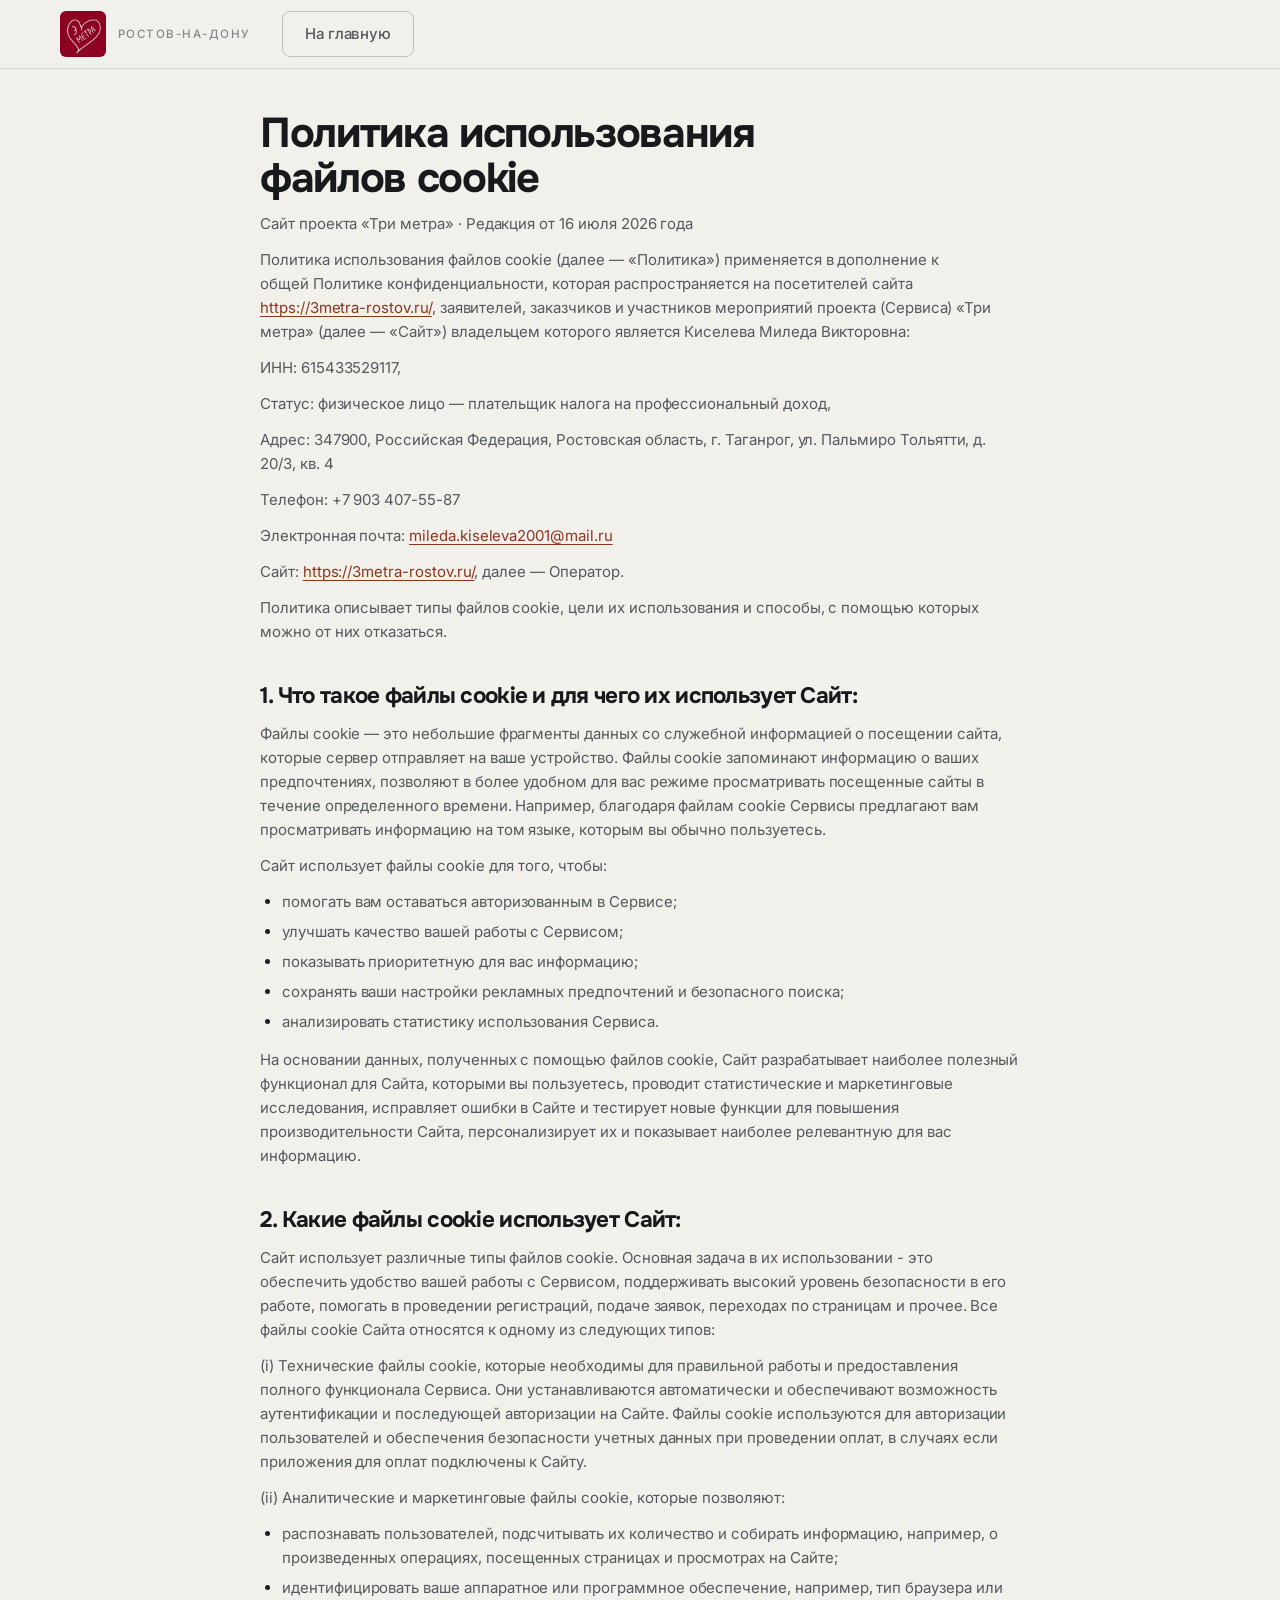
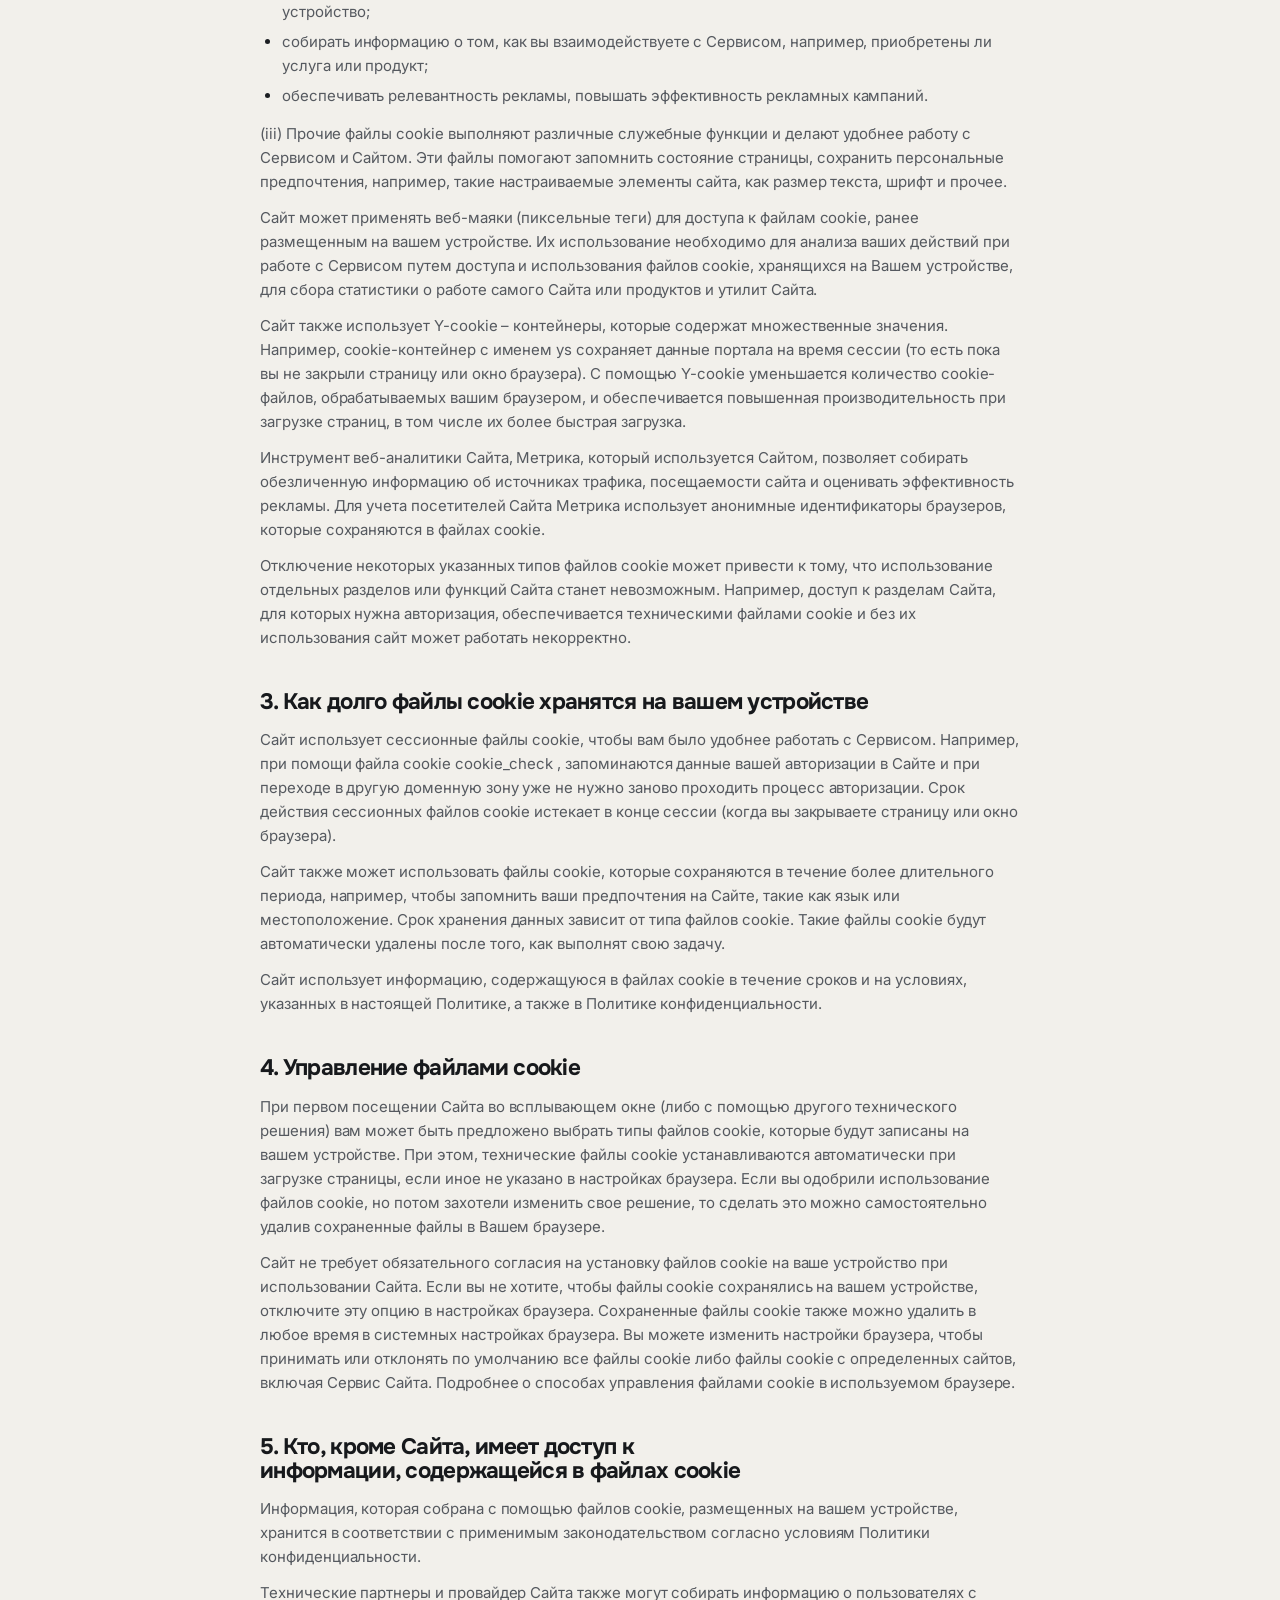
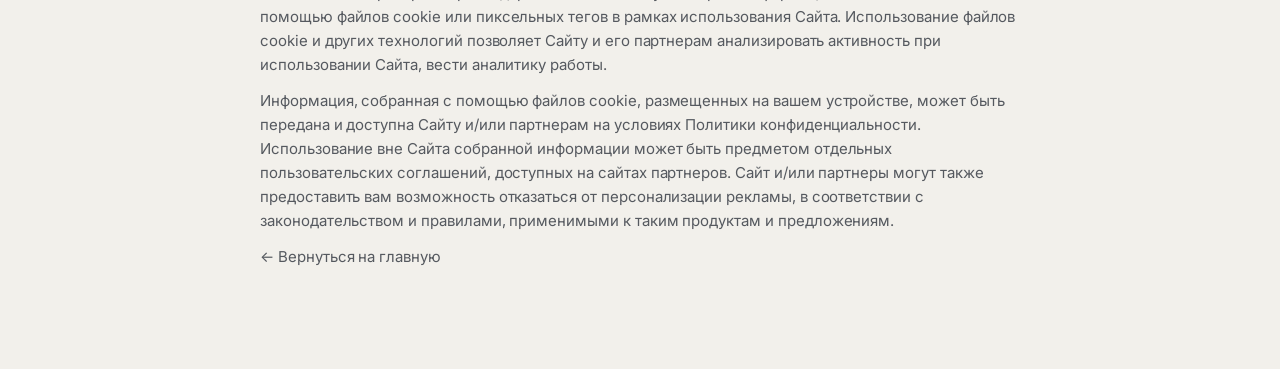
==== cookies.html @ a0bb68a1 "Визуальный редизайн: графитовая система вместо розово-романтической Сайт строился вокруг малинового " ====
<!doctype html>
<html lang="ru">
<head>
  <meta charset="utf-8">
  <!-- Yandex.Metrika counter -->
  <script type="text/javascript">
      (function(m,e,t,r,i,k,a){
          m[i]=m[i]||function(){(m[i].a=m[i].a||[]).push(arguments)};
          m[i].l=1*new Date();
          for (var j = 0; j < document.scripts.length; j++) {if (document.scripts[j].src === r) { return; }}
          k=e.createElement(t),a=e.getElementsByTagName(t)[0],k.async=1,k.src=r,a.parentNode.insertBefore(k,a)
      })(window, document,'script','https://mc.yandex.ru/metrika/tag.js?id=110737561', 'ym');

      ym(110737561, 'init', {ssr:true, webvisor:true, clickmap:true, ecommerce:"dataLayer", referrer: document.referrer, url: location.href, accurateTrackBounce:true, trackLinks:true});
  </script>
  <!-- /Yandex.Metrika counter -->
  <meta name="viewport" content="width=device-width, initial-scale=1">
  <title>Политика использования файлов cookie — «3 метра» | Ростов-на-Дону</title>
  <meta name="robots" content="noindex">
  <link rel="icon" type="image/png" href="media/favicon.png">
  <link rel="preconnect" href="https://fonts.googleapis.com">
  <link rel="preconnect" href="https://fonts.gstatic.com" crossorigin>
  <link href="https://fonts.googleapis.com/css2?family=Inter:wght@400;500;600&family=Onest:wght@600;700;800&display=swap" rel="stylesheet">
  <link rel="stylesheet" href="styles.css?v=20260810a">
</head>
<body>
<!-- Yandex.Metrika counter -->
<noscript><div><img src="https://mc.yandex.ru/watch/110737561" style="position:absolute; left:-9999px;" alt="" /></div></noscript>
<!-- /Yandex.Metrika counter -->
<header class="nav is-scrolled">
  <div class="nav__inner container">
    <a class="nav__logo" href="index.html" aria-label="3 метра — на главную">
      <img class="nav__mark" src="media/favicon.png" width="46" height="46" decoding="async" alt="Логотип «3 метра»">
      <span class="nav__city">Ростов-на-Дону</span>
    </a>
    <a class="btn btn--ghost nav__cta" href="index.html">На главную</a>
  </div>
</header>
<main class="doc container container--narrow">
<h1>Политика использования файлов cookie</h1>
<p class="doc__sub">Сайт проекта «Три метра» · Редакция от 16 июля 2026 года</p>
<p>Политика использования файлов cookie (далее — «Политика») применяется в дополнение к общей Политике конфиденциальности, которая распространяется на посетителей сайта <a href="https://3metra-rostov.ru/">https://3metra-rostov.ru/</a>, заявителей, заказчиков и участников мероприятий проекта (Сервиса) «Три метра» (далее — «Сайт») владельцем которого является Киселева Миледа Викторовна:</p>
<p>ИНН: 615433529117,</p>
<p>Статус: физическое лицо — плательщик налога на профессиональный доход,</p>
<p>Адрес: 347900, Российская Федерация, Ростовская область, г. Таганрог, ул. Пальмиро Тольятти, д. 20/3, кв. 4</p>
<p>Телефон: +7 903 407-55-87</p>
<p>Электронная почта: <a href="mailto:mileda.kiseleva2001@mail.ru">mileda.kiseleva2001@mail.ru</a></p>
<p>Сайт: <a href="https://3metra-rostov.ru/">https://3metra-rostov.ru/</a>, далее — Оператор.</p>
<p>Политика описывает типы файлов cookie, цели их использования и способы, с помощью которых можно от них отказаться.</p>
<h2>1. Что такое файлы cookie и для чего их использует Сайт:</h2>
<p>Файлы cookie — это небольшие фрагменты данных со служебной информацией о посещении сайта, которые сервер отправляет на ваше устройство. Файлы cookie запоминают информацию о ваших предпочтениях, позволяют в более удобном для вас режиме просматривать посещенные сайты в течение определенного времени. Например, благодаря файлам cookie Сервисы предлагают вам просматривать информацию на том языке, которым вы обычно пользуетесь.</p>
<p>Сайт использует файлы cookie для того, чтобы:</p>
<ul>
<li>помогать вам оставаться авторизованным в Сервисе;</li>
<li>улучшать качество вашей работы с Сервисом;</li>
<li>показывать приоритетную для вас информацию;</li>
<li>сохранять ваши настройки рекламных предпочтений и безопасного поиска;</li>
<li>анализировать статистику использования Сервиса.</li>
</ul>
<p>На основании данных, полученных с помощью файлов cookie, Сайт разрабатывает наиболее полезный функционал для Сайта, которыми вы пользуетесь, проводит статистические и маркетинговые исследования, исправляет ошибки в Сайте и тестирует новые функции для повышения производительности Сайта, персонализирует их и показывает наиболее релевантную для вас информацию.</p>
<h2>2. Какие файлы cookie использует Сайт:</h2>
<p>Сайт использует различные типы файлов cookie. Основная задача в их использовании - это обеспечить удобство вашей работы с Сервисом, поддерживать высокий уровень безопасности в его работе,  помогать в проведении регистраций, подаче заявок, переходах по страницам и прочее. Все файлы cookie Сайта относятся к одному из следующих типов:</p>
<p>(i) Технические файлы cookie, которые необходимы для правильной работы и предоставления полного функционала Сервиса. Они устанавливаются автоматически и обеспечивают возможность аутентификации и последующей авторизации на Сайте. Файлы сookie используются для авторизации пользователей и обеспечения безопасности учетных данных при проведении оплат, в случаях если приложения для оплат подключены к Сайту.</p>
<p>(ii) Аналитические и маркетинговые файлы cookie, которые позволяют:</p>
<ul>
<li>распознавать пользователей, подсчитывать их количество и собирать информацию, например, о произведенных операциях, посещенных страницах и просмотрах на Сайте;</li>
<li>идентифицировать ваше аппаратное или программное обеспечение, например, тип браузера или устройство;</li>
<li>собирать информацию о том, как вы взаимодействуете с Сервисом, например, приобретены ли услуга или продукт;</li>
<li>обеспечивать релевантность рекламы, повышать эффективность рекламных кампаний.</li>
</ul>
<p>(iii) Прочие файлы cookie выполняют различные служебные функции и делают удобнее работу с Сервисом и Сайтом. Эти файлы помогают запомнить состояние страницы, сохранить персональные предпочтения, например, такие настраиваемые элементы сайта, как размер текста, шрифт и прочее.</p>
<p>Сайт может применять веб-маяки (пиксельные теги) для доступа к файлам cookie, ранее размещенным на вашем устройстве. Их использование необходимо для анализа ваших действий при работе с Сервисом путем доступа и использования файлов cookie, хранящихся на Вашем устройстве, для сбора статистики о работе самого Сайта или продуктов и утилит Сайта.</p>
<p>Сайт также использует Y-cookie – контейнеры, которые содержат множественные значения. Например, cookie-контейнер с именем ys сохраняет данные портала на время сессии (то есть пока вы не закрыли страницу или окно браузера). С помощью Y-cookie уменьшается количество cookie-файлов, обрабатываемых вашим браузером, и обеспечивается повышенная производительность при загрузке страниц, в том числе их более быстрая загрузка.</p>
<p>Инструмент веб-аналитики Сайта, Метрика, который используется Сайтом, позволяет собирать обезличенную информацию об источниках трафика, посещаемости сайта и оценивать эффективность рекламы. Для учета посетителей Сайта Метрика использует анонимные идентификаторы браузеров, которые сохраняются в файлах cookie.</p>
<p>Отключение некоторых указанных типов файлов cookie может привести к тому, что использование отдельных разделов или функций Сайта станет невозможным. Например, доступ к разделам Сайта, для которых нужна авторизация, обеспечивается техническими файлами cookie и без их использования сайт может работать некорректно.</p>
<h2>3. Как долго файлы cookie хранятся на вашем устройстве</h2>
<p>Сайт использует сессионные файлы cookie, чтобы вам было удобнее работать с Сервисом. Например, при помощи файла cookie cookie_check , запоминаются данные вашей авторизации в Сайте и при переходе в другую доменную зону уже не нужно заново проходить процесс авторизации. Срок действия сессионных файлов cookie истекает в конце сессии (когда вы закрываете страницу или окно браузера).</p>
<p>Сайт также может использовать файлы cookie, которые сохраняются в течение более длительного периода, например, чтобы запомнить ваши предпочтения на Сайте, такие как язык или местоположение. Срок хранения данных зависит от типа файлов cookie. Такие файлы cookie будут автоматически удалены после того, как выполнят свою задачу.</p>
<p>Сайт использует информацию, содержащуюся в файлах cookie в течение сроков и на условиях, указанных в настоящей Политике, а также в Политике конфиденциальности.</p>
<h2>4. Управление файлами cookie</h2>
<p>При первом посещении Сайта во всплывающем окне (либо с помощью другого технического решения) вам может быть предложено выбрать типы файлов cookie, которые будут записаны на вашем устройстве. При этом, технические файлы cookie устанавливаются автоматически при загрузке страницы, если иное не указано в настройках браузера. Если вы одобрили использование файлов cookie, но потом захотели изменить свое решение, то сделать это можно самостоятельно удалив сохраненные файлы в Вашем браузере.</p>
<p>Сайт не требует обязательного согласия на установку файлов cookie на ваше устройство при использовании Сайта. Если вы не хотите, чтобы файлы cookie сохранялись на вашем устройстве, отключите эту опцию в настройках браузера. Сохраненные файлы cookie также можно удалить в любое время в системных настройках браузера. Вы можете изменить настройки браузера, чтобы принимать или отклонять по умолчанию все файлы cookie либо файлы cookie с определенных сайтов, включая Сервис Сайта. Подробнее о способах управления файлами cookie в используемом браузере.</p>
<h2>5. Кто, кроме Сайта, имеет доступ к информации, содержащейся в файлах cookie</h2>
<p>Информация, которая собрана с помощью файлов cookie, размещенных на вашем устройстве, хранится в соответствии с применимым законодательством согласно условиям Политики конфиденциальности.</p>
<p>Технические партнеры и провайдер Сайта также могут собирать информацию о пользователях с помощью файлов cookie или пиксельных тегов в рамках использования Сайта. Использование файлов cookie и других технологий позволяет Сайту и его партнерам анализировать активность при использовании Сайта, вести аналитику работы.</p>
<p>Информация, собранная с помощью файлов cookie, размещенных на вашем устройстве, может быть передана и доступна Сайту и/или партнерам на условиях Политики конфиденциальности. Использование вне Сайта собранной информации может быть предметом отдельных пользовательских соглашений, доступных на сайтах партнеров. Сайт и/или партнеры могут также предоставить вам возможность отказаться от персонализации рекламы, в соответствии с законодательством и правилами, применимыми к таким продуктам и предложениям.</p>
<p class="doc__back"><a href="index.html">← Вернуться на главную</a></p>
</main>
</body>
</html>
---- styles.css ----
:root {
  /* Поверхности: тёплый нейтральный без розовой примеси.
     Розовый и малиновый живут теперь только внутри самих фотографий */
  --bg: #f2f0eb;
  --bg-elev: #ffffff;
  --panel: #e9e6df;

  --line: #ddd9d1;
  --line-strong: #c5c0b6;

  --text: #17191c;
  --text-soft: #55595f;
  --text-faint: #85888d;

  /* Графит вместо малинового: им красятся кнопки, цифры, активные состояния.
     Имена переменных сохранены, чтобы не переписывать полфайла */
  --brass: #1b1e22;
  --brass-strong: #0d0f12;
  --on-brass: #ffffff;

  /* Приглушённый кирпич — единственный тёплый акцент, строго точечно:
     эксклюзивный вечер, ошибки формы */
  --accent: #8c3520;
  --accent-soft: #f3ebe8;
  --amber-soft: #6f6449;
  --ember: #8c3520;
  --rose: #8c3520;

  --radius: 10px;
  --radius-sm: 6px;
  --radius-lg: 12px;
  --ease: cubic-bezier(0.2, 0, 0, 1);
  --font-display: "Onest", "Inter", system-ui, -apple-system, sans-serif;
  --font-body: "Inter", system-ui, -apple-system, sans-serif;
  --nav-h: 68px;
}

* { box-sizing: border-box; }

html {
  scroll-behavior: smooth;
  -webkit-text-size-adjust: 100%;
  overflow-x: hidden;
}

body {
  margin: 0;
  background: var(--bg);
  color: var(--text);
  font-family: var(--font-body);
  font-size: 16.5px;
  line-height: 1.6;
  letter-spacing: -0.003em;
  overflow-x: hidden;
  -webkit-font-smoothing: antialiased;
}

/* Заголовки плотные и монохромные: характер даёт вес и трекинг,
   а не цветная подсветка отдельных слов */
h1, h2, h3 {
  font-family: var(--font-display);
  font-weight: 700;
  line-height: 1.08;
  margin: 0;
  letter-spacing: -0.032em;
  text-wrap: balance;
}

h3 { letter-spacing: -0.02em; line-height: 1.16; }

h1 em, h2 em, h3 em {
  font-style: normal;
  font-weight: 700;
  color: inherit;
}

p { margin: 0; }

a { color: inherit; }

img, video { display: block; max-width: 100%; height: auto; }

.container {
  width: min(1160px, 100% - 48px);
  margin-inline: auto;
}

.container--narrow { width: min(760px, 100% - 48px); }

@media (max-width: 600px) {
  .container, .container--narrow { width: calc(100% - 36px); }
}

/* Более низкая шапка на телефоне — первый экран дороже, чем воздух над ним */
@media (max-width: 700px) {
  :root { --nav-h: 60px; }
}

.section { padding-block: clamp(52px, 8vw, 104px); }

/* Волосяная линейка над каждым заголовком — рубрикация вместо мягких блоков */
.section-head {
  margin-bottom: clamp(24px, 4vw, 44px);
  padding-top: 20px;
  border-top: 1px solid var(--line-strong);
  max-width: 760px;
}

.section-head h2, .final h2 {
  font-size: clamp(1.95rem, 5.4vw, 3rem);
}

.eyebrow {
  font-size: 11.5px;
  font-weight: 500;
  letter-spacing: 0.16em;
  text-transform: uppercase;
  color: var(--text-faint);
  margin-bottom: 14px;
}

.sr-only {
  position: absolute;
  width: 1px; height: 1px;
  margin: -1px; padding: 0;
  clip: rect(0 0 0 0);
  overflow: hidden;
  white-space: nowrap;
  border: 0;
}

.skip-link {
  position: absolute;
  top: -48px; left: 16px;
  z-index: 200;
  padding: 10px 16px;
  background: var(--brass);
  color: var(--on-brass);
  border-radius: 0 0 10px 10px;
  text-decoration: none;
  transition: top 0.2s var(--ease);
}
.skip-link:focus-visible { top: 0; }

/* ---------- Buttons ---------- */

/* Прямоугольная кнопка с небольшим радиусом вместо капсулы:
   действие выглядит как управляющий элемент, а не как ярлык */
.btn {
  display: inline-flex;
  align-items: center;
  justify-content: center;
  gap: 8px;
  padding: 13px 22px;
  border-radius: 8px;
  border: 1px solid transparent;
  font: 500 15px/1.2 var(--font-body);
  letter-spacing: -0.005em;
  color: var(--text);
  background: none;
  text-decoration: none;
  cursor: pointer;
  transition: background-color 0.18s var(--ease), border-color 0.18s var(--ease),
              color 0.18s var(--ease);
}

.btn:active { transform: translateY(1px); }

.btn:focus-visible,
a:focus-visible,
summary:focus-visible {
  outline: 2px solid var(--brass);
  outline-offset: 2px;
  border-radius: 4px;
}
.btn:focus-visible { border-radius: 8px; }

.btn--lg { padding: 17px 30px; font-size: 16px; }

/* Графитовая заливка без свечения — уверенно и без романтики */
.btn--primary {
  background: var(--brass);
  color: var(--on-brass);
  font-weight: 500;
}
.btn--primary:hover { background: var(--brass-strong); }

/* Вторичное действие явно уступает: только контур, без заливки */
.btn--ghost {
  border-color: var(--line-strong);
  color: var(--text-soft);
}
.btn--ghost:hover { border-color: var(--brass); color: var(--text); }

.btn--outline {
  border-color: var(--line-strong);
  width: 100%;
}
.btn--outline:hover { border-color: var(--brass); color: var(--text); }

/* ---------- Nav ---------- */

.nav {
  position: fixed;
  inset: 0 0 auto 0;
  z-index: 100;
  transition: background-color 0.3s var(--ease), border-color 0.3s var(--ease),
              backdrop-filter 0.3s var(--ease);
  border-bottom: 1px solid transparent;
}

.nav.is-scrolled {
  background: rgba(242, 240, 235, 0.92);
  -webkit-backdrop-filter: blur(14px);
  backdrop-filter: blur(14px);
  border-bottom-color: var(--line);
}

.nav__inner {
  display: flex;
  align-items: center;
  gap: 32px;
  height: var(--nav-h);
}

.nav__logo {
  display: flex;
  align-items: center;
  gap: 12px;
  font-family: var(--font-display);
  font-size: 22px;
  font-weight: 700;
  text-decoration: none;
  letter-spacing: -0.01em;
}
.nav__logo em { font-style: normal; font-weight: 700; color: var(--brass); }

.nav__mark, .footer__mark {
  flex-shrink: 0;
  display: block;
  object-fit: cover;
  border-radius: 6px;
}

/* Город — служебная микронадпись капителью, а не второй логотип */
.nav__city {
  font-family: var(--font-body);
  font-size: 11.5px;
  font-weight: 500;
  text-transform: uppercase;
  letter-spacing: 0.13em;
  color: var(--text-faint);
}

@media (max-width: 480px) {
  .nav__logo span { display: none; }
}

.nav__links {
  display: flex;
  gap: 24px;
  margin-left: auto;
}

.nav__links a {
  font-size: 14.5px;
  font-weight: 500;
  color: var(--text-soft);
  text-decoration: none;
  transition: color 0.2s var(--ease);
}
.nav__links a:hover { color: var(--text); }

.nav__cta { flex-shrink: 0; }

@media (max-width: 920px) {
  .nav__links { display: none; }
  .nav__inner { justify-content: space-between; }
}

/* Кнопка в шапке на телефоне съедала треть ширины — ужимаем,
   сохраняя 44px высоты под палец */
@media (max-width: 700px) {
  .nav__inner { gap: 12px; }
  .nav__cta {
    min-height: 44px;
    padding-inline: 18px;
    font-size: 14px;
  }
}

/* ---------- Hero ---------- */

.hero {
  position: relative;
  padding-top: calc(var(--nav-h) + clamp(28px, 4.5vw, 56px));
  padding-bottom: clamp(56px, 8vw, 104px);
  overflow: hidden;
}

/* Малиновое и янтарное свечение убрано: фон должен быть спокойным,
   всю эмоцию дают сами фотографии */
.hero__glow { display: none; }

.hero__inner {
  position: relative;
  display: grid;
  grid-template-columns: minmax(0, 1.08fr) minmax(0, 0.92fr);
  align-items: center;
  gap: clamp(40px, 6vw, 88px);
}

.hero h1 {
  font-size: clamp(2.35rem, 4.8vw, 3.75rem);
  font-weight: 700;
  letter-spacing: -0.04em;
  margin-bottom: 18px;
}

.hero__lead {
  font-size: clamp(1rem, 1.25vw, 1.09rem);
  color: var(--text-soft);
  max-width: 46ch;
  margin-bottom: 28px;
}

.hero__actions {
  display: flex;
  flex-wrap: wrap;
  gap: 14px;
}

/* Факты подаются как спецификация товара: строки, разделённые волосяными
   линейками, без буллетов и цветных плашек */
.hero__meta {
  display: grid;
  margin: 0 0 30px;
  padding: 0;
  list-style: none;
  border-top: 1px solid var(--line);
  max-width: 46ch;
}

.hero__meta li {
  padding: 11px 0;
  border-bottom: 1px solid var(--line);
  font-size: 14.5px;
  line-height: 1.45;
  color: var(--text-soft);
}

.hero__media { display: flex; justify-content: center; }

.hero__frame {
  position: relative;
  margin: 0;
  width: min(420px, 82vw);
  border-radius: 8px;
  overflow: hidden;
  background: var(--panel);
}

.hero__frame video {
  width: 100%;
  aspect-ratio: 9 / 16;
  height: auto;
  object-fit: cover;
}

/* Плашка на видео: строгий прямоугольник у нижней кромки кадра */
.hero__badge {
  position: absolute;
  left: 0; right: 0; bottom: 0;
  display: flex;
  flex-direction: column;
  gap: 3px;
  padding: 16px 18px 15px;
  background: linear-gradient(to top, rgba(10, 11, 13, 0.88), rgba(10, 11, 13, 0));
  /* тёмная подложка поверх видео — текст всегда светлый */
  color: #fff;
}

.hero__badge-label {
  font-size: 10.5px;
  font-weight: 500;
  letter-spacing: 0.16em;
  text-transform: uppercase;
  color: rgba(255, 255, 255, 0.62);
}

.hero__badge-date {
  font-family: var(--font-display);
  font-size: 20px;
  font-weight: 700;
  letter-spacing: -0.02em;
}

@media (max-width: 900px) {
  .hero__inner { grid-template-columns: 1fr; }
  .hero__frame { transform: rotate(0deg); width: min(300px, 80vw); }
  .hero__actions .btn { flex: 1 1 auto; }
}

/* On phones the headline leads: offer → explanation → facts → CTA, and only
   then the photo collage as proof. The dark club video is hidden — the
   collage replaces it */
@media (max-width: 700px) {
  .hero {
    display: flex;
    flex-direction: column;
    padding-top: calc(var(--nav-h) + 18px);
    padding-bottom: 40px;
  }

  .hero__glow { display: none; }

  .hero__media { display: none; }

  .hero h1 { margin-bottom: 14px; }
  .hero__lead { margin-bottom: 18px; }

  /* Факты в столбик: три коротких строки читаются быстрее, чем сетка в две
     колонки, и занимают меньше первого экрана */
  .hero__meta {
    flex-direction: column;
    gap: 6px;
    margin-bottom: 22px;
  }

  .hero__meta li {
    font-size: 13.5px;
    line-height: 1.4;
    color: var(--text-soft);
  }

  .hero__actions {
    flex-direction: column;
    align-items: stretch;
    gap: 8px;
    margin-bottom: 0;
  }

  /* Вторичное действие не спорит с основным: тихая ссылка вместо второй кнопки */
  .hero__actions .btn--ghost {
    border-color: transparent;
    padding: 6px;
    font-size: 15px;
    color: var(--text-soft);
    text-decoration: underline;
    text-underline-offset: 4px;
  }

  .hero__strip { margin-top: 26px; }
}

/* ---------- Photo strip + counters inside the hero ---------- */

.hero__strip { margin-top: clamp(44px, 6vw, 72px); }

/* Счётчики — как строки характеристик: слева, на линейке, графитом */
.hero__stats {
  display: grid;
  grid-template-columns: repeat(auto-fit, minmax(220px, 1fr));
  gap: 0 48px;
  margin-top: clamp(30px, 4vw, 44px);
  border-top: 1px solid var(--line-strong);
}

.hero-stat {
  display: flex;
  flex-direction: column;
  align-items: flex-start;
  gap: 2px;
  padding: 18px 0 16px;
}

.hero-stat + .hero-stat { border-top: 1px solid var(--line); }

.hero-stat b {
  font-family: var(--font-display);
  font-size: clamp(1.9rem, 3.2vw, 2.35rem);
  font-weight: 700;
  line-height: 1.02;
  color: var(--text);
  font-variant-numeric: tabular-nums;
  letter-spacing: -0.035em;
}

.hero-stat > span:last-child {
  font-size: 14px;
  line-height: 1.4;
  color: var(--text-soft);
  max-width: 30ch;
}

@media (min-width: 700px) {
  .hero-stat + .hero-stat { border-top: none; }
}

.strip__row {
  display: grid;
  grid-template-columns: repeat(5, minmax(0, 1fr));
  gap: 14px;
  align-items: stretch;
}

/* Строгая сетка вместо разбросанных «полароидов»: без наклона,
   без рамок и мягких теней — только кадр */
.strip__item {
  margin: 0;
  aspect-ratio: 4 / 5;
  border-radius: 6px;
  overflow: hidden;
  background: var(--panel);
}

.strip__item img,
.strip__item video {
  width: 100%;
  height: 100%;
  object-fit: cover;
}

/* Во втором слоте ленты на десктопе фото, на мобильных — hero-видео */
.strip__item--photo2 video { display: none; }
.strip__item--mobile-extra { display: none; }

.strip__item--placeholder {
  border-style: dashed;
  border-color: var(--line-strong);
  display: grid;
  place-items: center;
  padding: 14px;
  box-shadow: none;
}

.strip__item--placeholder span {
  text-align: center;
  font-size: 12.5px;
  line-height: 1.45;
  color: var(--text-faint);
}

@media (max-width: 760px) {
  .hero__strip { position: relative; }

  .hero__strip::before,
  .hero__strip::after {
    content: "";
    position: absolute;
    pointer-events: none;
  }

  .hero__strip::before {
    z-index: 2;
    top: 0;
    right: -18px;
    bottom: 8px;
    width: 86px;
    background: linear-gradient(90deg, rgba(251, 249, 246, 0), var(--bg) 78%);
  }

  .hero__strip::after {
    content: "›";
    z-index: 3;
    top: calc(50% - 4px);
    right: 8px;
    display: grid;
    place-items: center;
    width: 34px;
    height: 34px;
    border-radius: var(--radius-sm);
    color: var(--brass);
    background: rgba(255, 255, 255, 0.94);
    box-shadow: 0 6px 18px -12px rgba(15, 17, 20, 0.5);
    font-size: 26px;
    font-weight: 600;
    line-height: 1;
    transform: translateY(-50%);
    animation: stripHint 1.5s ease-in-out infinite;
  }

  .strip__row {
    display: flex;
    gap: 10px;
    overflow-x: auto;
    scroll-snap-type: x mandatory;
    scrollbar-width: none;
    margin-inline: -18px;
    padding-inline: 18px;
    padding-bottom: 8px;
  }

  .strip__row::-webkit-scrollbar { display: none; }

  /* Крупнее, чем сетка на десктопе: на телефоне важно разглядеть лица */
  .strip__item {
    flex: 0 0 66vw;
    scroll-snap-align: center;
  }

  .strip__item--photo2 img { display: none; }
  .strip__item--photo2 video { display: block; }
  .strip__item--mobile-extra { display: block; }
}

@keyframes stripHint {
  0%, 100% { transform: translate(-2px, -50%); }
  50% { transform: translate(4px, -50%); }
}

/* ---------- Upcoming evenings (one card per group) ---------- */

/* Розовая дымка убрана: расписание должно читаться как раздел
   с расписанием, а не как промо-блок */
.next {
  padding-block: clamp(48px, 7vw, 88px);
  background: var(--bg);
}

.next .section-head { margin-bottom: clamp(28px, 4vw, 40px); }

.next__grid {
  display: grid;
  grid-template-columns: minmax(0, 1fr);
  gap: 18px;
}

@media (min-width: 700px) {
  .next__grid { grid-template-columns: repeat(2, minmax(0, 1fr)); }
  /* Пока колонок две, эксклюзивный вечер занимает всю ширину — так третья
     карточка не висит половинкой в пустом ряду */
  .next-card--exclusive { grid-column: 1 / -1; }
}

@media (min-width: 960px) {
  .next__grid { grid-template-columns: repeat(3, minmax(0, 1fr)); }
  .next-card--exclusive { grid-column: auto; }
}

.next-card {
  display: flex;
  flex-direction: column;
  align-items: flex-start;
  padding: clamp(22px, 2.4vw, 28px);
  border-radius: var(--radius-lg);
  border: 1px solid var(--line);
  background: var(--bg-elev);
}

.next-card__date {
  font-size: clamp(1.6rem, 2.4vw, 2rem);
  letter-spacing: -0.038em;
  margin: 14px 0 10px;
}

.next-card__meta {
  font-size: 14.5px;
  color: var(--text-soft);
}

.next-card__ages {
  font-size: 13.5px;
  color: var(--text-faint);
  margin-top: 4px;
}

/* Наличие мест и цена прямо в карточке: раньше это жило во втором,
   дублирующем блоке расписания */
.next-card__slots {
  width: 100%;
  display: flex;
  flex-direction: column;
  gap: 8px;
  margin-top: 16px;
  padding-bottom: 14px;
  border-bottom: 1px solid var(--line);
}

.next-card__slots > div {
  display: flex;
  align-items: center;
  justify-content: space-between;
  gap: 12px;
  font-size: 14.5px;
}

.next-card__slots > div > span { color: var(--text-soft); }

.next-card__price {
  margin: 12px 0 18px;
  font-size: 14px;
  color: var(--text-soft);
}

.next-card__price b {
  font-size: 17px;
  font-weight: 700;
  color: var(--text);
}

/* auto сверху: у карточек разной высоты кнопки всё равно стоят по одной линии */
.next-card .btn { margin-top: auto; }

/* Эксклюзивный вечер выделен инверсией — тёмная карточка в светлой сетке.
   Заметно сильнее розовой подложки и не выбивается из графитовой системы */
.next-card--exclusive {
  position: relative;
  border-color: var(--brass);
  background: var(--brass);
  color: #fff;
}

.next-card--exclusive .next-card__meta,
.next-card--exclusive .next-card__ages,
.next-card--exclusive .next-card__note,
.next-card--exclusive .next-card__price,
.next-card--exclusive .next-card__slots > div > span { color: rgba(255, 255, 255, 0.66); }

.next-card--exclusive .next-card__format,
.next-card--exclusive .next-card__price b,
.next-card--exclusive .event-card__slot { color: #fff; }

.next-card--exclusive .next-card__slots { border-bottom-color: rgba(255, 255, 255, 0.2); }

.next-card--exclusive .pill {
  color: rgba(255, 255, 255, 0.78);
  border-color: rgba(255, 255, 255, 0.3);
}

.next-card--exclusive .pill--exclusive {
  color: var(--brass);
  background: #fff;
  border-color: #fff;
}

.next-card--exclusive .btn--primary {
  background: #fff;
  color: var(--brass);
}
.next-card--exclusive .btn--primary:hover { background: #e4e1da; }

.next-card__tags {
  display: flex;
  flex-wrap: wrap;
  gap: 6px;
  align-self: flex-start;
}

.next-card__format {
  margin-top: -2px;
  font-size: 15px;
  font-weight: 500;
  color: var(--text);
}

.next-card__note {
  margin-top: 10px;
  font-size: 14px;
  line-height: 1.45;
  color: var(--text-soft);
  max-width: 46ch;
}

@media (max-width: 700px) {
  .next-card {
    align-items: stretch;
    padding: 22px 20px 20px;
  }

  .next-card .pill { align-self: flex-start; }
  .next-card__tags { align-self: flex-start; }
  .next-card__date { font-size: 1.55rem; }
  /* На 14px строка с временем и адресом укладывается в одну */
  .next-card__meta { font-size: 14px; }
  .next-card .btn { width: 100%; min-height: 50px; }
}

/* Про ручной подбор состава — один раз под сеткой, а не в каждой карточке */
.next__note {
  margin-top: 22px;
  max-width: 62ch;
  font-size: 14px;
  color: var(--text-soft);
}

/* ---------- Ticker ---------- */

.ticker {
  border-top: 1px solid var(--line);
  border-bottom: 1px solid var(--line);
  padding-block: 16px;
  overflow: hidden;
}

.ticker__track {
  display: flex;
  width: max-content;
  animation: ticker 40s linear infinite;
}

.ticker:hover .ticker__track { animation-play-state: paused; }

.ticker__seq {
  display: flex;
  align-items: center;
  flex-shrink: 0;
}

/* Бегущая строка звучит тише: капитель вместо крупного текста,
   разделители — короткие линейки, а не цветные точки */
.ticker__seq span {
  font-family: var(--font-body);
  font-size: 11.5px;
  font-weight: 500;
  letter-spacing: 0.14em;
  text-transform: uppercase;
  color: var(--text-faint);
  white-space: nowrap;
}

.ticker__seq i {
  width: 14px; height: 1px;
  margin-inline: 22px;
  background: var(--line-strong);
}

@keyframes ticker {
  from { transform: translate3d(0, 0, 0); }
  to   { transform: translate3d(-50%, 0, 0); }
}

/* ---------- Concept (value proposition) ---------- */

.concept__grid {
  display: grid;
  grid-template-columns: minmax(0, 1.25fr) minmax(0, 0.75fr);
  gap: clamp(36px, 6vw, 88px);
  align-items: center;
}

.concept__copy h2 {
  font-size: clamp(1.6rem, 3.1vw, 2.3rem);
  margin-bottom: 22px;
  max-width: 24ch;
}

.concept__copy p {
  font-size: 16px;
  color: var(--text-soft);
  max-width: 54ch;
}

.concept__copy p + p { margin-top: 14px; }

.concept__stats {
  display: flex;
  flex-direction: column;
  gap: 26px;
}

.stat {
  padding-top: 16px;
  border-top: 1px solid var(--line-strong);
}

.stat b {
  display: block;
  font-family: var(--font-display);
  font-size: 2.1rem;
  font-weight: 700;
  line-height: 1.02;
  letter-spacing: -0.035em;
  color: var(--text);
}

.stat span {
  display: block;
  margin-top: 4px;
  font-size: 14px;
  color: var(--text-soft);
  max-width: 30ch;
}

@media (max-width: 860px) {
  .concept__grid { grid-template-columns: 1fr; }
  .concept__stats { flex-direction: row; flex-wrap: wrap; gap: 20px 32px; }
}

/* ---------- Steps (format) ---------- */

.steps {
  background: var(--panel);
  border-top: 1px solid var(--line);
  border-bottom: 1px solid var(--line);
}

.steps__list {
  display: grid;
  grid-template-columns: repeat(auto-fit, minmax(220px, 1fr));
  gap: 14px;
  margin: 0;
  padding: 0;
  list-style: none;
  counter-reset: none;
}

.step {
  position: relative;
  padding: 26px 24px 24px;
  background: var(--bg-elev);
  border: 1px solid var(--line);
  border-radius: var(--radius);
  transition: border-color 0.2s var(--ease);
}

.step:hover { border-color: var(--line-strong); }

/* Номер шага — служебная цифра капителью, а не крупный цветной акцент */
.step__num {
  display: block;
  font-family: var(--font-body);
  font-weight: 500;
  font-size: 11.5px;
  letter-spacing: 0.14em;
  line-height: 1;
  color: var(--text-faint);
  margin-bottom: 16px;
}

.step h3 {
  font-size: 1.3rem;
  margin-bottom: 8px;
}

.step p {
  font-size: 14.5px;
  color: var(--text-soft);
}

/* Compact steps on phones: number beside the title, not above it */
@media (max-width: 700px) {
  .steps__list { gap: 10px; }

  .step {
    display: grid;
    grid-template-columns: 30px minmax(0, 1fr);
    column-gap: 12px;
    align-items: baseline;
    padding: 18px 18px 16px;
  }

  .step__num {
    grid-row: 1;
    margin-bottom: 0;
  }

  .step h3 {
    grid-column: 2;
    grid-row: 1;
    font-size: 1.2rem;
    margin-bottom: 6px;
  }

  .step p { grid-column: 2; }
}

/* ---------- Gallery ---------- */

/* Белая секция: тёмные фото вечеров сами дают контраст */
.gallery {
  background: var(--bg-elev);
  border-top: 1px solid var(--line);
  border-bottom: 1px solid var(--line);
}

.gallery__grid {
  display: grid;
  grid-template-columns: repeat(2, minmax(0, 1fr));
  gap: 10px;
}

@media (max-width: 799px) {
  .gallery__item { aspect-ratio: 3 / 4; }

  /* Видео с вечера ведёт галерею крупным кадром, остальное — сеткой по два */
  .gallery__item:first-child {
    grid-column: span 2;
    aspect-ratio: 4 / 5;
  }

  .gallery__item figcaption {
    left: 8px; right: 8px; bottom: 8px;
    padding: 6px 10px;
    font-size: 11.5px;
  }
}

@media (min-width: 800px) {
  .gallery__grid { grid-template-columns: repeat(4, 1fr); grid-auto-rows: 215px; gap: 14px; }
  .gallery__item--tall { grid-row: span 2; }
  .gallery__item--wide { grid-column: span 2; }
}

/* Кадры без декоративных рамок: только изображение и минимальный радиус */
.gallery__item {
  position: relative;
  margin: 0;
  border-radius: 6px;
  overflow: hidden;
  background: var(--panel);
}

.gallery__item img {
  width: 100%;
  height: 100%;
  object-fit: cover;
}

.gallery__item figcaption {
  position: absolute;
  left: 12px; right: 12px; bottom: 12px;
  padding: 8px 14px;
  border-radius: 10px;
  background: rgba(16, 13, 10, 0.72);
  font-size: 12.5px;
  color: var(--text-soft);
}

.gallery__item--placeholder {
  border-style: dashed;
  border-color: var(--line-strong);
  display: grid;
  place-items: center;
}

.gallery__item--placeholder figcaption {
  position: static;
  background: none;
  text-align: center;
  color: var(--text-faint);
  max-width: 26ch;
}

.gallery__item--video video {
  width: 100%;
  height: 100%;
  object-fit: cover;
}

.gallery__item--clickable { cursor: pointer; transition: border-color 0.2s var(--ease); }
.gallery__item--clickable:hover { border-color: var(--line-strong); }
.gallery__item--clickable:focus-visible {
  outline: 2px solid var(--brass);
  outline-offset: 3px;
}

/* ---------- Lightbox ---------- */

.lightbox {
  position: fixed;
  inset: 0;
  z-index: 160;
  display: grid;
  place-items: center;
  padding: 16px;
  background: rgba(8, 6, 4, 0.92);
  opacity: 0;
  transition: opacity 0.25s var(--ease);
}

.lightbox[hidden] { display: none; }

.lightbox.is-open { opacity: 1; }

.lightbox__body { display: contents; }

.lightbox img,
.lightbox video {
  max-width: calc(100vw - 32px);
  max-height: calc(100dvh - 96px);
  width: auto;
  height: auto;
  border-radius: 14px;
}

.lightbox video { height: calc(100dvh - 96px); }

.lightbox__close {
  position: absolute;
  top: 16px; right: 16px;
  z-index: 1;
  display: grid;
  place-items: center;
  width: 44px; height: 44px;
  border-radius: var(--radius-sm);
  border: 1px solid rgba(255, 255, 255, 0.28);
  background: rgba(16, 17, 20, 0.72);
  /* поверх затемнённой подложки — только светлая иконка */
  color: #fff;
  cursor: pointer;
}
.lightbox__close:hover { border-color: #fff; }
.lightbox__close:focus-visible { outline: 2px solid var(--brass); outline-offset: 2px; }

/* ---------- Reviews ---------- */

/* Кремовая подложка — мягкий контраст со светлой базой */
.reviews {
  background: var(--panel);
  border-top: 1px solid var(--line);
  border-bottom: 1px solid var(--line);
}

/* Колонки не шире 380px: карточки отзывов не раздуваются, если их меньше трёх */
.reviews__grid {
  display: grid;
  grid-template-columns: repeat(auto-fit, minmax(260px, 380px));
  justify-content: center;
  gap: 18px;
  align-items: start;
}

.review {
  display: flex;
  flex-direction: column;
  gap: 14px;
  padding: 20px;
  border-radius: var(--radius);
  border: 1px solid var(--line);
  background: var(--bg-elev);
}

.review footer {
  font-family: var(--font-body);
  font-size: 11.5px;
  font-weight: 500;
  letter-spacing: 0.12em;
  text-transform: uppercase;
  color: var(--text-faint);
  text-align: left;
}

.review--placeholder {
  border-style: dashed;
  border-color: var(--line-strong);
}

/* Скриншоты выровнены по сетке: наклон читался как «милый коллаж» */
.review__shot {
  width: 100%;
  border-radius: 6px;
  overflow: hidden;
  border: 1px solid var(--line);
}

.review__shot img {
  display: block;
  width: 100%;
  height: auto;
}

/* Скриншот отзыва мельче оригинала — тапом открываем его во весь экран */
.review__shot--clickable { cursor: zoom-in; }

.review__shot--clickable:focus-visible {
  outline: 2px solid var(--brass);
  outline-offset: 4px;
}

/* Horizontal swipe on phones instead of a tall stack */
@media (max-width: 700px) {
  /* justify-content сбрасываем явно: с центрированием флексбокса начало
     ленты уезжает за левый край и до первого отзыва не долистать */
  .reviews__grid {
    display: flex;
    justify-content: flex-start;
    gap: 12px;
    overflow-x: auto;
    scroll-snap-type: x mandatory;
    scrollbar-width: none;
    margin-inline: -18px;
    padding-inline: 18px;
    padding-bottom: 6px;
  }

  .reviews__grid::-webkit-scrollbar { display: none; }

  /* Почти во всю ширину: в переписке на скриншоте текст мелкий, и каждый
     лишний пиксель ширины решает, можно ли прочитать её без зума */
  .review {
    flex: 0 0 86vw;
    scroll-snap-align: center;
    padding: 14px 14px 12px;
  }
}

/* ---------- Founder story ---------- */

.founder { padding-top: 0; }

.founder__grid {
  display: grid;
  grid-template-columns: minmax(260px, 360px) 1fr;
  gap: clamp(32px, 5vw, 72px);
  align-items: center;
}

.founder__photo {
  margin: 0;
  aspect-ratio: 4 / 5;
  border: 1px dashed var(--line-strong);
  border-radius: 8px;
  display: grid;
  place-items: center;
  padding: 24px;
  background: var(--bg-elev);
}

.founder__photo figcaption {
  text-align: center;
  font-size: 13.5px;
  color: var(--text-faint);
  max-width: 24ch;
}

.founder__photo--real {
  border: none;
  padding: 0;
  overflow: hidden;
  place-items: stretch;
}

.founder__photo--real img {
  width: 100%;
  height: 100%;
  object-fit: cover;
}

.founder__story h2 {
  font-size: clamp(1.55rem, 3vw, 2.15rem);
  margin-bottom: 18px;
}

.founder__story p:not(.eyebrow) {
  font-size: 16px;
  color: var(--text-soft);
  max-width: 58ch;
}

.founder__story p + p { margin-top: 14px; }

.founder__todo {
  font-style: italic;
  font-size: 13.5px !important;
  color: var(--text-faint) !important;
}

@media (max-width: 800px) {
  .founder__grid { grid-template-columns: 1fr; }
  .founder__photo { max-width: 320px; }
}

/* ---------- Venue with map ---------- */

.venue { padding-top: 0; }

.venue__grid {
  display: grid;
  grid-template-columns: minmax(280px, 1fr) 1.4fr;
  gap: 18px;
  align-items: stretch;
}

.venue__info {
  padding: 26px 24px;
  border: 1px solid var(--line);
  border-radius: var(--radius-lg);
  background: var(--bg-elev);
}

.venue__info h2 { font-size: 1.5rem; margin-bottom: 12px; }

.venue__photo {
  width: 100%;
  height: auto;
  aspect-ratio: 5 / 3;
  object-fit: cover;
  border-radius: var(--radius-sm);
  border: 1px solid var(--line);
  margin-bottom: 16px;
}

.venue__info p { font-size: 15px; color: var(--text-soft); max-width: 44ch; }

.venue__info p + p { margin-top: 10px; }

.venue__todo {
  font-style: italic;
  color: var(--text-faint) !important;
  font-size: 13.5px !important;
}

.venue__map-wrap {
  border: 1px solid var(--line);
  border-radius: var(--radius-lg);
  overflow: hidden;
  min-height: 320px;
}

.venue__map {
  display: block;
  width: 100%;
  height: 100%;
  min-height: 320px;
  border: 0;
}

@media (max-width: 800px) {
  .venue__grid { grid-template-columns: 1fr; }
}

/* ---------- Метки групп и статусы мест ---------- */

/* Метка — маленький прямоугольный ярлык капителью, не капсула */
.pill {
  display: inline-flex;
  align-items: center;
  font-size: 10.5px;
  font-weight: 500;
  letter-spacing: 0.13em;
  text-transform: uppercase;
  padding: 5px 8px;
  border-radius: 3px;
  border: 1px solid currentColor;
  color: var(--text-faint);
}

.pill--rose,
.pill--amber { color: var(--text-faint); }

.pill--exclusive {
  color: #fff;
  background: var(--accent);
  border-color: var(--accent);
}

/* Плашка напротив «Мужчины» / «Женщины» в карточке вечера.
   Текст и модификатор проставляет script.js по карте AVAILABILITY */
/* Статус — обычный текст, а не цветная плашка: строка расписания
   должна читаться как характеристика, а не как рекламный бейдж */
.event-card__slot {
  font-size: 13px;
  font-weight: 500;
  letter-spacing: -0.005em;
  color: var(--text);
  background: none;
  text-align: right;
}

.event-card__slot--few { color: var(--accent); }
.event-card__slot--ask { color: var(--text-soft); }
.event-card__slot--closed { color: var(--text-faint); }
.event-card__slot--none { color: var(--accent); }

/* ---------- What's included ---------- */

/* Simple, widely supported declarations: this section must render
   identically on every device, including older iOS Safari */
.included__grid {
  display: grid;
  grid-template-columns: minmax(0, 1fr);
  gap: 14px;
}

@media (min-width: 760px) {
  .included__grid {
    grid-template-columns: repeat(2, minmax(0, 1fr));
    gap: 18px;
  }
}

.included-item {
  display: flex;
  gap: 16px;
  align-items: flex-start;
  padding: 22px 20px;
  background-color: var(--bg-elev);
  border: 1px solid var(--line);
  border-radius: 18px;
}

@media (min-width: 760px) {
  .included-item { gap: 18px; padding: 26px 26px 24px; }
}

/* Иконка в квадрате с графитовой заливкой вместо розового кружка */
.included-item__icon {
  flex-shrink: 0;
  display: grid;
  place-items: center;
  width: 42px; height: 42px;
  border-radius: var(--radius-sm);
  color: var(--on-brass);
  background: var(--brass);
}

.included-item h3 { font-size: 1.1rem; margin-bottom: 6px; }

.included-item p { font-size: 14.5px; color: var(--text-soft); }

.included__cta {
  display: flex;
  flex-wrap: wrap;
  align-items: center;
  justify-content: space-between;
  gap: 20px;
  margin-top: 18px;
  padding: 24px 28px;
  border: 1px solid var(--line-strong);
  border-radius: var(--radius);
  background: var(--bg-elev);
}

.included__cta p { font-size: 15.5px; color: var(--text-soft); }
.included__cta strong { color: var(--text); font-weight: 600; }

@media (max-width: 700px) {
  .included__cta {
    flex-direction: column;
    align-items: stretch;
    text-align: center;
    gap: 16px;
    padding: 24px 20px;
  }
}

/* ---------- FAQ ---------- */

.faq__list { border-top: 1px solid var(--line); }

.faq__list details { border-bottom: 1px solid var(--line); }

.faq__list summary {
  display: flex;
  align-items: center;
  justify-content: space-between;
  gap: 20px;
  padding: 21px 2px;
  font-family: var(--font-display);
  font-size: 1.12rem;
  font-weight: 600;
  letter-spacing: -0.022em;
  cursor: pointer;
  list-style: none;
  transition: color 0.2s var(--ease);
}

.faq__list summary::-webkit-details-marker { display: none; }

.faq__list summary:hover { color: var(--brass); }

.faq__icon {
  position: relative;
  flex-shrink: 0;
  width: 14px; height: 14px;
}

.faq__icon::before,
.faq__icon::after {
  content: "";
  position: absolute;
  inset: 50% auto auto 0;
  width: 14px; height: 1.6px;
  background: var(--brass);
  transition: transform 0.3s var(--ease);
}

.faq__icon::after { transform: rotate(90deg); }

.faq__list details[open] .faq__icon::after { transform: rotate(0deg); }

.faq__list details p {
  padding: 0 4px 24px;
  color: var(--text-soft);
  font-size: 15.5px;
  max-width: 62ch;
}

/* ---------- Final CTA ---------- */

/* Финальный блок — тёмная графитовая плита вместо малинового градиента:
   спокойный акцент, закрывающий страницу */
.final { text-align: left; }

.final__card {
  display: flex;
  flex-direction: column;
  align-items: flex-start;
  gap: 16px;
  padding: clamp(36px, 5vw, 64px) clamp(24px, 4vw, 56px);
  border-radius: var(--radius-lg);
  background: var(--brass);
}

.final__card h2 { color: #fff; max-width: 18ch; }
.final__card h2 em { color: #fff; }

.final__card p { color: rgba(255, 255, 255, 0.7); max-width: 52ch; font-size: 15px; }

.final__card .btn { margin-top: 8px; }

/* На тёмной плите главная кнопка — белая, иначе она сливается */
.final__card .btn--primary {
  background: #fff;
  color: var(--brass);
}
.final__card .btn--primary:hover { background: #e4e1da; }

/* ---------- Footer ---------- */

/* Светлый спокойный футер */
.footer {
  padding-block: 56px 40px;
  background: var(--panel);
  border-top: 1px solid var(--line);
}

.footer__inner {
  display: grid;
  grid-template-columns: 1.4fr 1fr 1fr;
  gap: 40px;
}

.footer__logo {
  display: flex;
  align-items: center;
  gap: 12px;
  font-family: var(--font-display);
  font-size: 18px;
  font-weight: 700;
  margin-bottom: 10px;
}
.footer__logo em { font-style: normal; color: var(--brass); }

.footer__brand p:last-child,
.footer__requisites {
  font-size: 14px;
  color: var(--text-faint);
}

.footer__head {
  font-size: 11px;
  font-weight: 500;
  letter-spacing: 0.16em;
  text-transform: uppercase;
  color: var(--text-faint);
  margin-bottom: 12px;
  padding-bottom: 10px;
  border-bottom: 1px solid var(--line);
}

.footer ul {
  margin: 0;
  padding: 0;
  list-style: none;
  display: flex;
  flex-direction: column;
  gap: 8px;
}

.footer a {
  font-size: 15px;
  color: var(--text-soft);
  text-decoration: none;
  transition: color 0.2s var(--ease);
}
.footer a:hover { color: var(--text); }

.footer__requisites { margin-top: 16px; }

.footer__note {
  margin-top: 36px;
  padding-top: 20px;
  border-top: 1px solid var(--line);
}

.footer__note p { font-size: 12.5px; color: var(--text-faint); }

@media (max-width: 820px) {
  .footer__inner { grid-template-columns: 1fr; gap: 28px; }
}

/* Ссылки в футере — строками под палец, а не 18-пиксельными мишенями */
@media (max-width: 700px) {
  .footer ul { gap: 0; }
  .footer li a { display: inline-block; padding: 12px 0; }
}

/* ---------- Modal ---------- */

.modal {
  position: fixed;
  inset: 0;
  z-index: 150;
  display: grid;
  place-items: center;
  padding: 20px;
}

.modal[hidden] { display: none; }

.modal__backdrop {
  position: absolute;
  inset: 0;
  background: rgba(30, 20, 16, 0.45);
  -webkit-backdrop-filter: blur(8px);
  backdrop-filter: blur(8px);
  opacity: 0;
  transition: opacity 0.3s var(--ease);
}

.modal.is-open .modal__backdrop { opacity: 1; }

.modal__panel {
  position: relative;
  width: min(560px, 100%);
  max-height: min(88dvh, 860px);
  overflow-y: auto;
  padding: clamp(28px, 5vw, 44px);
  background: var(--bg-elev);
  border: 1px solid var(--line);
  border-radius: var(--radius-lg);
  box-shadow: 0 40px 100px -40px rgba(15, 17, 20, 0.4);
  opacity: 0;
  transform: translateY(26px) scale(0.985);
  transition: opacity 0.34s var(--ease), transform 0.34s var(--ease);
}

.modal.is-open .modal__panel { opacity: 1; transform: translateY(0) scale(1); }

@media (max-width: 600px) {
  .modal { padding: 0; align-items: end; }
  .modal__panel {
    width: 100%;
    max-height: 94dvh;
    border-radius: 14px 14px 0 0;
    border-bottom: none;
    padding-bottom: calc(28px + env(safe-area-inset-bottom));
  }
}

.modal__close {
  position: absolute;
  top: 18px; right: 18px;
  display: grid;
  place-items: center;
  width: 40px; height: 40px;
  border-radius: 50%;
  border: 1px solid var(--line);
  background: none;
  color: var(--text-soft);
  cursor: pointer;
  transition: color 0.2s var(--ease), border-color 0.2s var(--ease), transform 0.2s var(--ease);
}
.modal__close:hover { color: var(--text); border-color: var(--line-strong); }
.modal__close:active { transform: scale(0.94); }
.modal__close:focus-visible { outline: 2px solid var(--brass); outline-offset: 2px; }

.booking h2, .booking-done h2 {
  font-size: 1.55rem;
  margin-bottom: 8px;
}

.booking__sub {
  font-size: 14.5px;
  color: var(--text-faint);
  margin-bottom: 28px;
  max-width: 42ch;
}

/* Honeypot field — invisible to people, bots fill it and get filtered */
.booking__hp {
  position: absolute !important;
  width: 1px !important;
  height: 1px !important;
  margin: -1px !important;
  padding: 0 !important;
  border: 0 !important;
  clip: rect(0 0 0 0);
  clip-path: inset(50%);
  overflow: hidden;
  white-space: nowrap;
}

.booking__fieldset {
  border: none;
  margin: 0 0 22px;
  padding: 0;
}

.booking__fieldset legend,
.booking__field > label {
  display: block;
  font-size: 13px;
  font-weight: 500;
  letter-spacing: 0.1em;
  text-transform: uppercase;
  color: var(--text-faint);
  margin-bottom: 12px;
  padding: 0;
}

.booking__events {
  display: grid;
  grid-template-columns: 1fr 1fr;
  gap: 10px;
}

@media (max-width: 480px) {
  .booking__events { grid-template-columns: 1fr; }
}

.event-option {
  position: relative;
  display: flex;
  flex-direction: column;
  gap: 2px;
  padding: 14px 16px;
  border: 1px solid var(--line);
  border-radius: var(--radius-sm);
  cursor: pointer;
  transition: border-color 0.2s var(--ease), background-color 0.2s var(--ease);
}

.event-option:hover { border-color: var(--line-strong); }

.event-option input {
  position: absolute;
  opacity: 0;
  pointer-events: none;
}

.event-option:has(input:checked) {
  border-color: var(--brass);
  background: rgba(27, 30, 34, 0.04);
  box-shadow: inset 0 0 0 1px var(--brass);
}

.event-option:has(input:focus-visible) {
  outline: 2px solid var(--brass);
  outline-offset: 2px;
}

.event-option__date {
  font-family: var(--font-display);
  font-size: 16px;
  font-weight: 700;
}

.event-option__group { font-size: 13px; color: var(--text-soft); }

.booking__field { margin-bottom: 22px; }

.booking__fieldset .booking__field { margin-bottom: 0; }

.booking__row {
  display: grid;
  grid-template-columns: 1fr 110px;
  gap: 12px;
}

.booking__row .booking__field { margin-bottom: 22px; }

.booking input[type="text"],
.booking input[type="tel"],
.booking input[type="number"] {
  width: 100%;
  padding: 13px 16px;
  border-radius: var(--radius-sm);
  border: 1px solid var(--line-strong);
  background: var(--bg);
  color: var(--text);
  font: 400 16px/1.4 var(--font-body);
  transition: border-color 0.2s var(--ease), box-shadow 0.2s var(--ease);
}

.booking input[type="text"]::placeholder,
.booking input[type="tel"]::placeholder,
.booking input[type="number"]::placeholder { color: var(--text-faint); }

.booking input[type="text"]:focus,
.booking input[type="tel"]:focus,
.booking input[type="number"]:focus {
  outline: none;
  border-color: var(--brass);
  box-shadow: 0 0 0 3px rgba(27, 30, 34, 0.12);
}

.booking__methods {
  display: flex;
  flex-wrap: wrap;
  gap: 8px;
  margin-bottom: 12px;
}

.method-option { position: relative; cursor: pointer; }

.method-option input {
  position: absolute;
  opacity: 0;
  pointer-events: none;
}

.method-option span {
  display: inline-block;
  padding: 9px 16px;
  border-radius: var(--radius-sm);
  border: 1px solid var(--line-strong);
  font-size: 14px;
  color: var(--text-soft);
  transition: border-color 0.2s var(--ease), color 0.2s var(--ease), background-color 0.2s var(--ease);
}

.method-option:hover span { border-color: var(--text-faint); }

/* Выбранный вариант — заливка графитом, а не цветной подсветкой */
.method-option input:checked + span {
  border-color: var(--brass);
  color: var(--on-brass);
  background: var(--brass);
}

.method-option input:focus-visible + span {
  outline: 2px solid var(--brass);
  outline-offset: 2px;
}

.booking__consent {
  display: flex;
  align-items: flex-start;
  gap: 12px;
  margin-bottom: 24px;
  cursor: pointer;
  font-size: 14px;
  color: var(--text-soft);
}

.booking__consent input {
  flex-shrink: 0;
  width: 18px; height: 18px;
  margin-top: 2px;
  accent-color: var(--brass);
  cursor: pointer;
}

.booking__legal {
  font-size: 12px;
  line-height: 1.55;
  color: var(--text-faint);
  margin-bottom: 14px;
}

.booking__legal a {
  color: var(--text-soft);
  text-decoration: underline;
  text-underline-offset: 2px;
}
.booking__legal a:hover { color: var(--brass-strong); }

.booking__submit { width: 100%; }

.booking__error {
  font-size: 13.5px;
  color: var(--rose);
  margin-top: 8px;
}

.booking__fineprint {
  margin-bottom: 16px;
  font-size: 12px;
  color: var(--text-faint);
}

/* ---------- Форма на телефоне ---------- */

@media (max-width: 600px) {
  .booking h2 { font-size: 1.4rem; }
  .booking__sub { margin-bottom: 20px; }

  .booking__fieldset,
  .booking__field,
  .booking__row .booking__field { margin-bottom: 18px; }

  /* Пол и способ связи: чипы не ниже 44px, чтобы попадать пальцем */
  .method-option span {
    display: inline-flex;
    align-items: center;
    min-height: 44px;
    padding: 8px 18px;
    font-size: 15px;
  }

  /* Согласие: крупный чекбокс, вся строка — зона нажатия */
  .booking__consent {
    align-items: center;
    gap: 14px;
    padding: 6px 0;
    margin-bottom: 18px;
    font-size: 14.5px;
  }

  .booking__consent input {
    width: 24px; height: 24px;
    margin-top: 0;
  }

  /* Форма длиннее шторки: без липкой кнопки до отправки нужно прокрутить
     почти весь экран.
     Первая тень — полоса в цвет панели от верхнего края кнопки и ниже:
     поля уезжают под кнопку, а не просвечивают из-под неё. Тени рисуются
     под фоном элемента, поэтому саму кнопку она не закрывает.
     Вторая — мягкая линия отрыва над кнопкой */
  .booking__submit {
    position: sticky;
    bottom: 0;
    z-index: 2;
    min-height: 54px;
    box-shadow:
      0 44px 0 44px var(--bg-elev),
      0 -12px 22px -14px rgba(41, 33, 26, 0.32);
  }
}

/* ---------- Booking success ---------- */

.booking-done { text-align: center; padding-block: 12px; }

.booking-done__mark {
  display: grid;
  place-items: center;
  width: 56px; height: 56px;
  margin: 0 auto 20px;
  border-radius: var(--radius);
  color: var(--on-brass);
  background: var(--brass);
}

.booking-done__summary {
  color: var(--text-soft);
  font-size: 15.5px;
  margin: 12px 0 28px;
}

.booking-done__hint {
  margin-top: 14px;
  font-size: 13px;
  color: var(--text-faint);
}

/* ---------- Cookie notice ---------- */

.cookie-note {
  position: fixed;
  left: 16px;
  bottom: 16px;
  z-index: 95;
  display: flex;
  align-items: flex-start;
  gap: 10px;
  max-width: 400px;
  padding: 14px 16px;
  border-radius: var(--radius-sm);
  border: 1px solid var(--line-strong);
  background: rgba(255, 255, 255, 0.97);
  -webkit-backdrop-filter: blur(10px);
  backdrop-filter: blur(10px);
  box-shadow: 0 18px 44px -22px rgba(41, 33, 26, 0.4);
  opacity: 0;
  transform: translateY(12px);
  transition: opacity 0.3s var(--ease), transform 0.3s var(--ease);
}

.cookie-note.is-visible { opacity: 1; transform: translateY(0); }

.cookie-note p {
  font-size: 12.5px;
  line-height: 1.55;
  color: var(--text-soft);
}

.cookie-note a {
  color: var(--brass);
  text-decoration: underline;
  text-underline-offset: 2px;
}

.cookie-note__close {
  flex-shrink: 0;
  display: grid;
  place-items: center;
  width: 28px;
  height: 28px;
  margin: -4px -6px 0 0;
  border: none;
  border-radius: 50%;
  background: none;
  color: var(--text-faint);
  cursor: pointer;
  transition: color 0.2s var(--ease), background-color 0.2s var(--ease);
}

.cookie-note__close:hover { color: var(--text); background: rgba(41, 33, 26, 0.07); }
.cookie-note__close:focus-visible { outline: 2px solid var(--brass); outline-offset: 2px; }

/* На телефоне уведомление перекрывает кнопку в первом экране —
   держим его максимально узким */
@media (max-width: 700px) {
  .cookie-note {
    left: 10px;
    right: 10px;
    max-width: none;
    gap: 8px;
    padding: 10px 12px;
    border-radius: var(--radius-sm);
    bottom: calc(10px + env(safe-area-inset-bottom));
  }

  .cookie-note p { font-size: 11.5px; line-height: 1.45; }
}

/* ---------- Legal document pages ---------- */

.doc {
  padding-top: calc(var(--nav-h) + 44px);
  padding-bottom: 88px;
}

.doc h1 {
  font-size: clamp(1.8rem, 4vw, 2.6rem);
  margin-bottom: 10px;
}

.doc__sub {
  font-size: 14px;
  color: var(--text-faint);
  margin-bottom: 8px;
}

.doc h2 {
  font-size: 1.4rem;
  margin: 40px 0 14px;
}

.doc p {
  font-size: 15px;
  color: var(--text-soft);
  margin: 0 0 12px;
}

.doc ul, .doc ol {
  margin: 0 0 14px;
  padding-left: 22px;
  font-size: 15px;
  color: var(--text-soft);
}

.doc li { margin-bottom: 6px; }

.doc li::marker { color: var(--brass); }

.doc strong { color: var(--text); font-weight: 600; }

/* В документах ссылок много — им нужен цвет, иначе они сливаются
   с графитовым текстом. Это единственное место с щедрым акцентом */
.doc a {
  color: var(--accent);
  text-decoration: underline;
  text-underline-offset: 3px;
}

.doc__back { margin-top: 48px; }

.doc__back a {
  font-size: 15px;
  color: var(--text-soft);
  text-decoration: none;
}
.doc__back a:hover { color: var(--text); }

/* ---------- Reveal animations ---------- */

.js .reveal {
  opacity: 0;
  transform: translateY(20px);
  transition: opacity 0.8s var(--ease), transform 0.8s var(--ease);
}

.js .reveal.is-in {
  opacity: 1;
  transform: translateY(0);
}

/* ---------- Reduced motion ---------- */

@media (prefers-reduced-motion: reduce) {
  html { scroll-behavior: auto; }
  .js .reveal { opacity: 1; transform: none; transition: none; }
  .hero__glow--a, .hero__glow--b { animation: none; }
  .ticker__track { animation: none; flex-wrap: wrap; }
  .btn, .event-card, .modal__panel, .modal__backdrop, .lightbox { transition: none; }
}
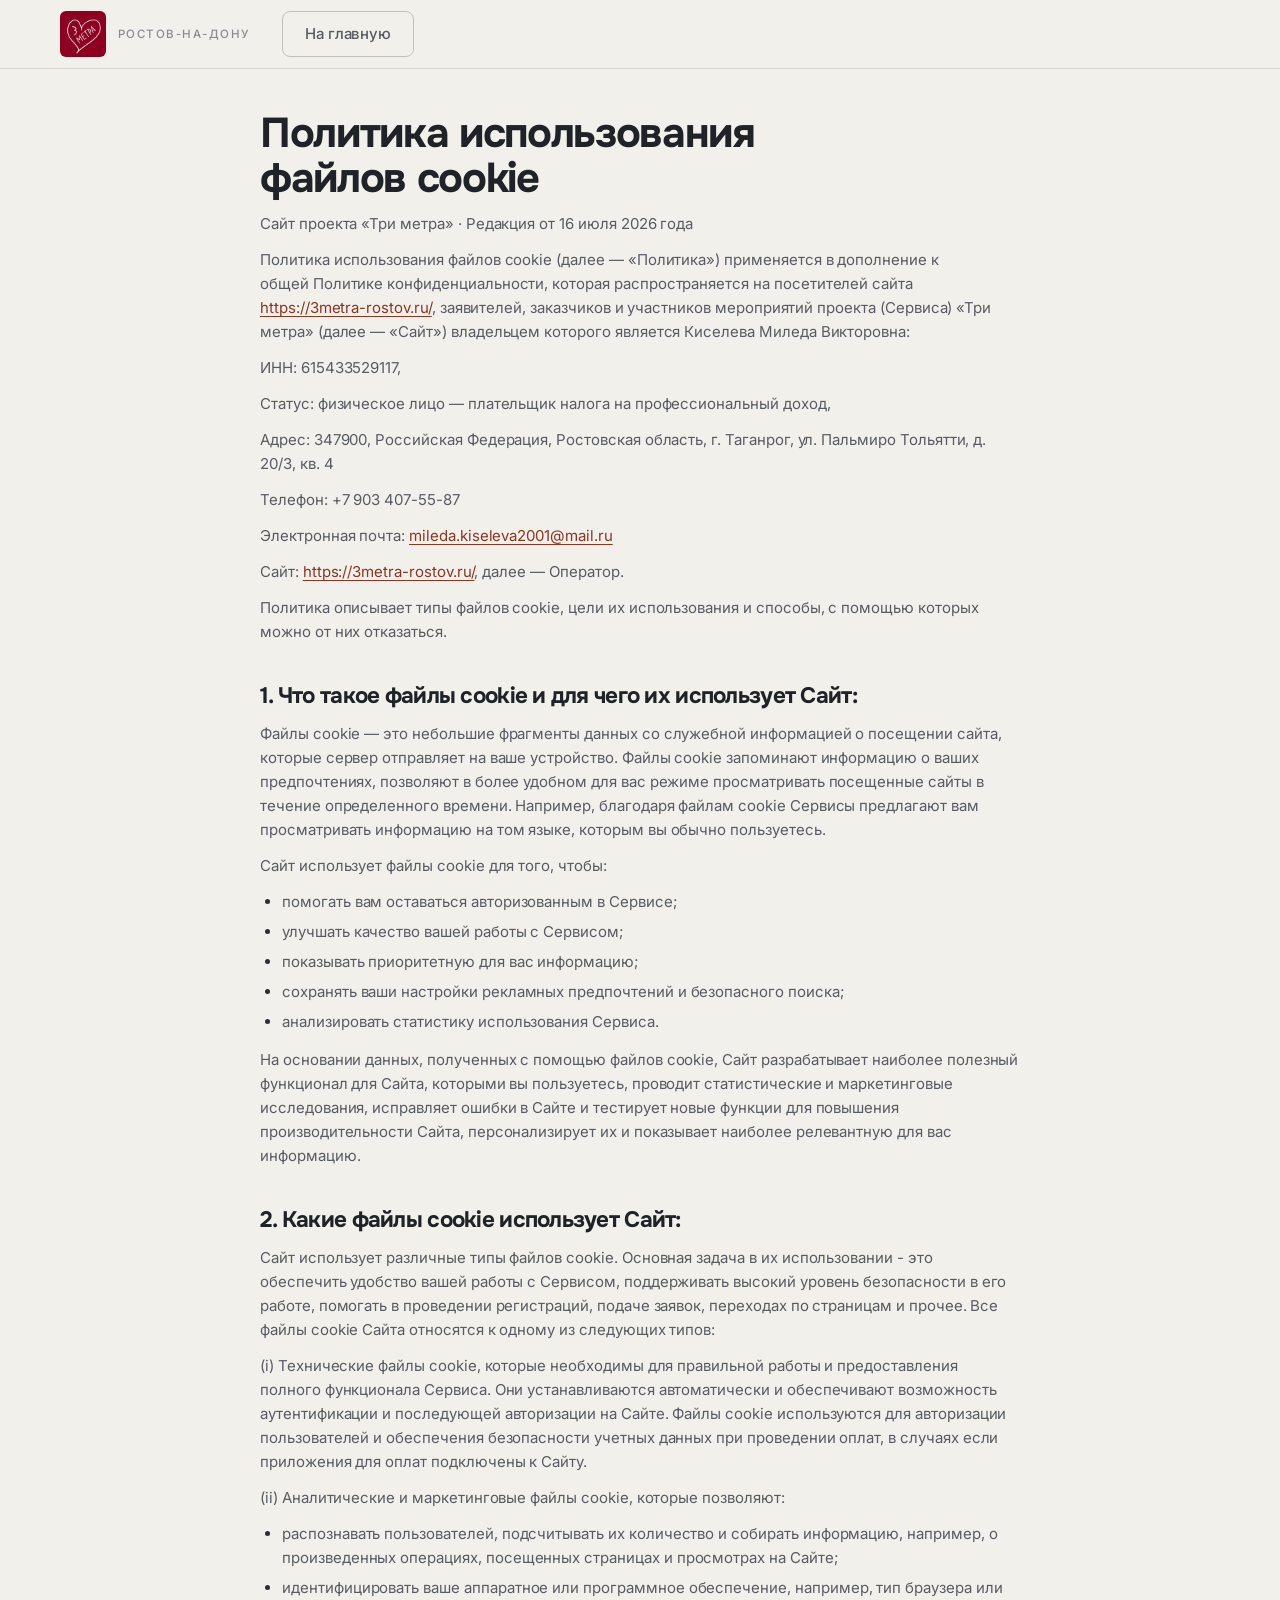
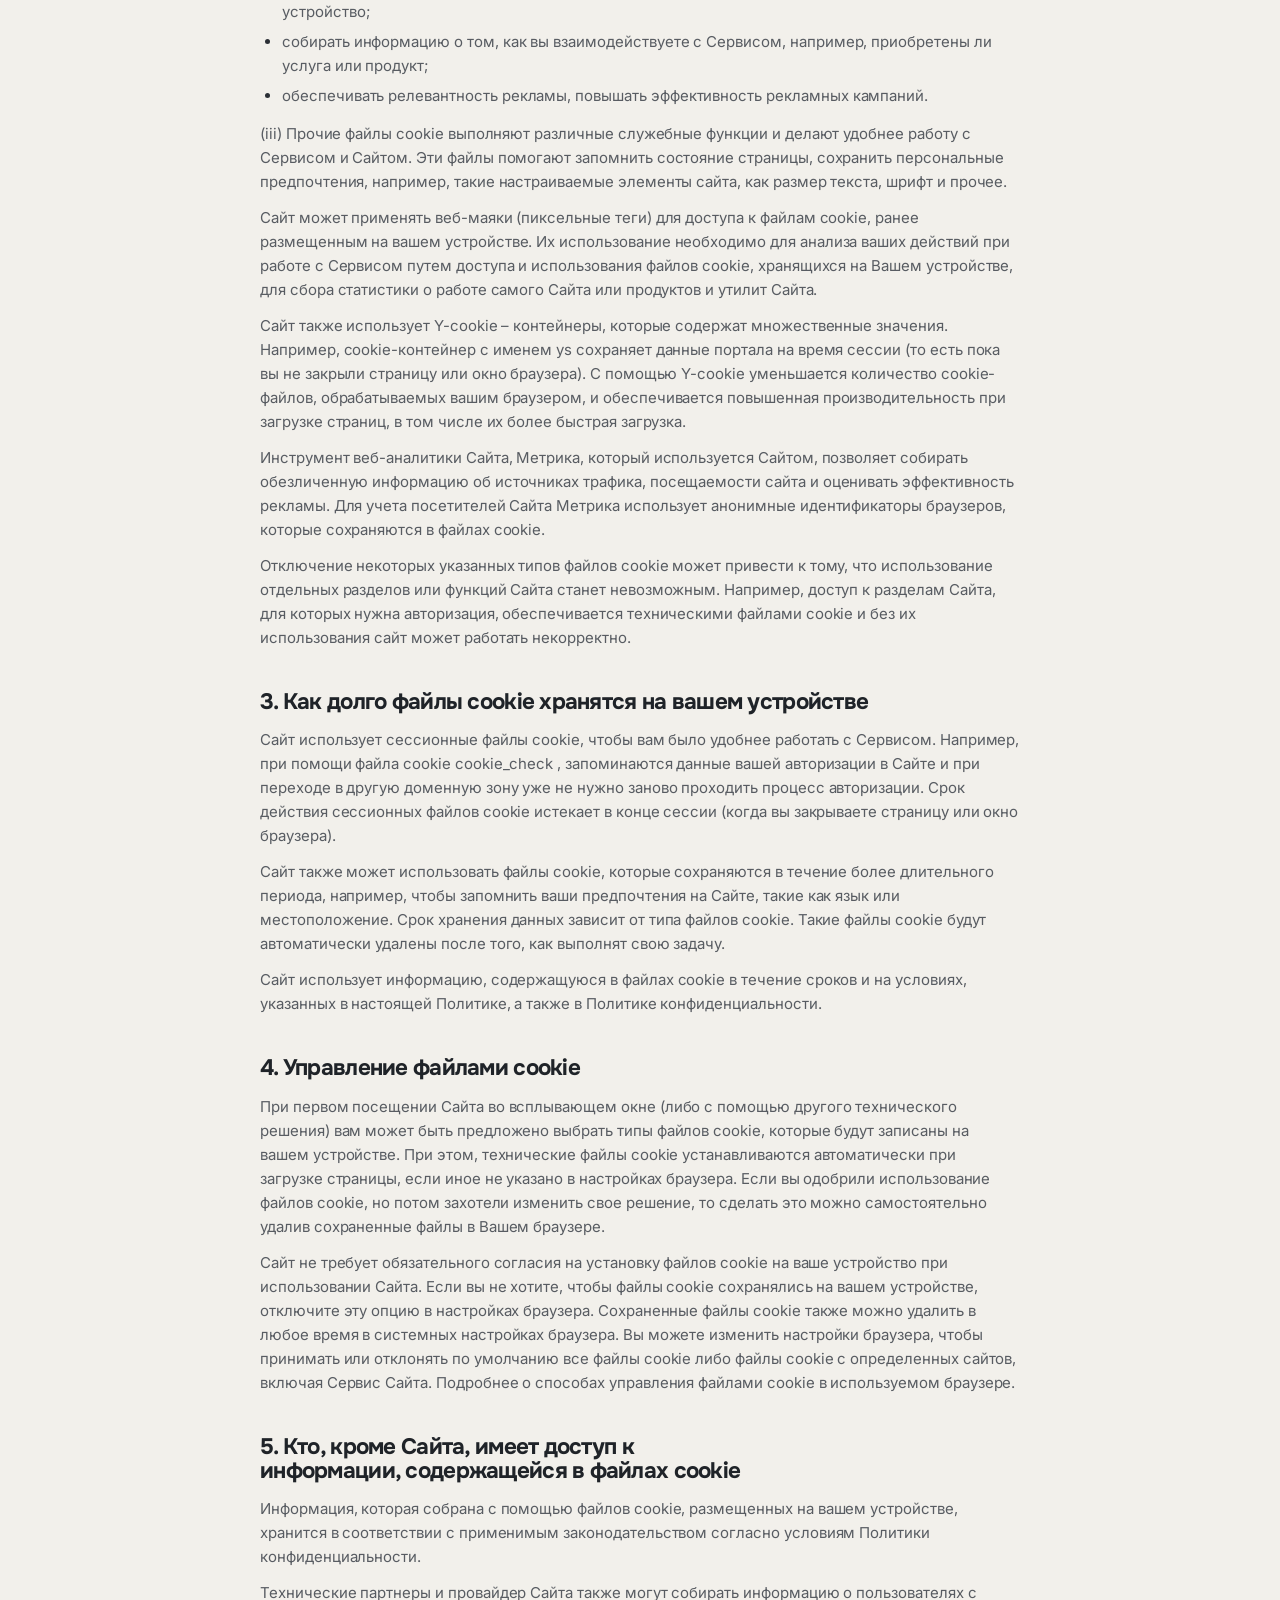
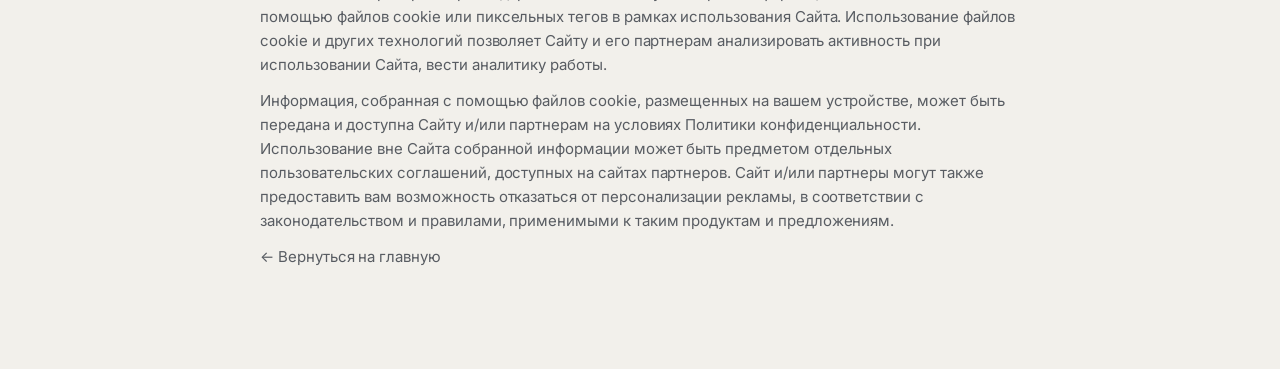
==== commit ef716377: "Смягчение графитовой гаммы Тёмные элементы были почти чёрными и давили. Кнопки и активные состояния:" ====
--- a/cookies.html
+++ b/cookies.html
@@ -21,7 +21,7 @@
   <link rel="preconnect" href="https://fonts.googleapis.com">
   <link rel="preconnect" href="https://fonts.gstatic.com" crossorigin>
   <link href="https://fonts.googleapis.com/css2?family=Inter:wght@400;500;600&family=Onest:wght@600;700;800&display=swap" rel="stylesheet">
-  <link rel="stylesheet" href="styles.css?v=20260810a">
+  <link rel="stylesheet" href="styles.css?v=20260810b">
 </head>
 <body>
 <!-- Yandex.Metrika counter -->
--- a/styles.css
+++ b/styles.css
@@ -8,15 +8,19 @@
   --line: #ddd9d1;
   --line-strong: #c5c0b6;
 
-  --text: #17191c;
-  --text-soft: #55595f;
-  --text-faint: #85888d;
+  --text: #1f2328;
+  --text-soft: #585c62;
+  --text-faint: #888b90;
 
   /* Графит вместо малинового: им красятся кнопки, цифры, активные состояния.
      Имена переменных сохранены, чтобы не переписывать полфайла */
-  --brass: #1b1e22;
-  --brass-strong: #0d0f12;
+  --brass: #2b2f35;
+  --brass-strong: #1a1d22;
   --on-brass: #ffffff;
+
+  /* Крупные тёмные плиты — эксклюзивный вечер и финальный блок.
+     На тон светлее кнопок: сплошной чёрный на пол-экрана давит */
+  --ink-plate: #343941;
 
   /* Приглушённый кирпич — единственный тёплый акцент, строго точечно:
      эксклюзивный вечер, ошибки формы */
@@ -706,8 +710,8 @@
    Заметно сильнее розовой подложки и не выбивается из графитовой системы */
 .next-card--exclusive {
   position: relative;
-  border-color: var(--brass);
-  background: var(--brass);
+  border-color: var(--ink-plate);
+  background: var(--ink-plate);
   color: #fff;
 }
 
@@ -1500,7 +1504,7 @@
   gap: 16px;
   padding: clamp(36px, 5vw, 64px) clamp(24px, 4vw, 56px);
   border-radius: var(--radius-lg);
-  background: var(--brass);
+  background: var(--ink-plate);
 }
 
 .final__card h2 { color: #fff; max-width: 18ch; }
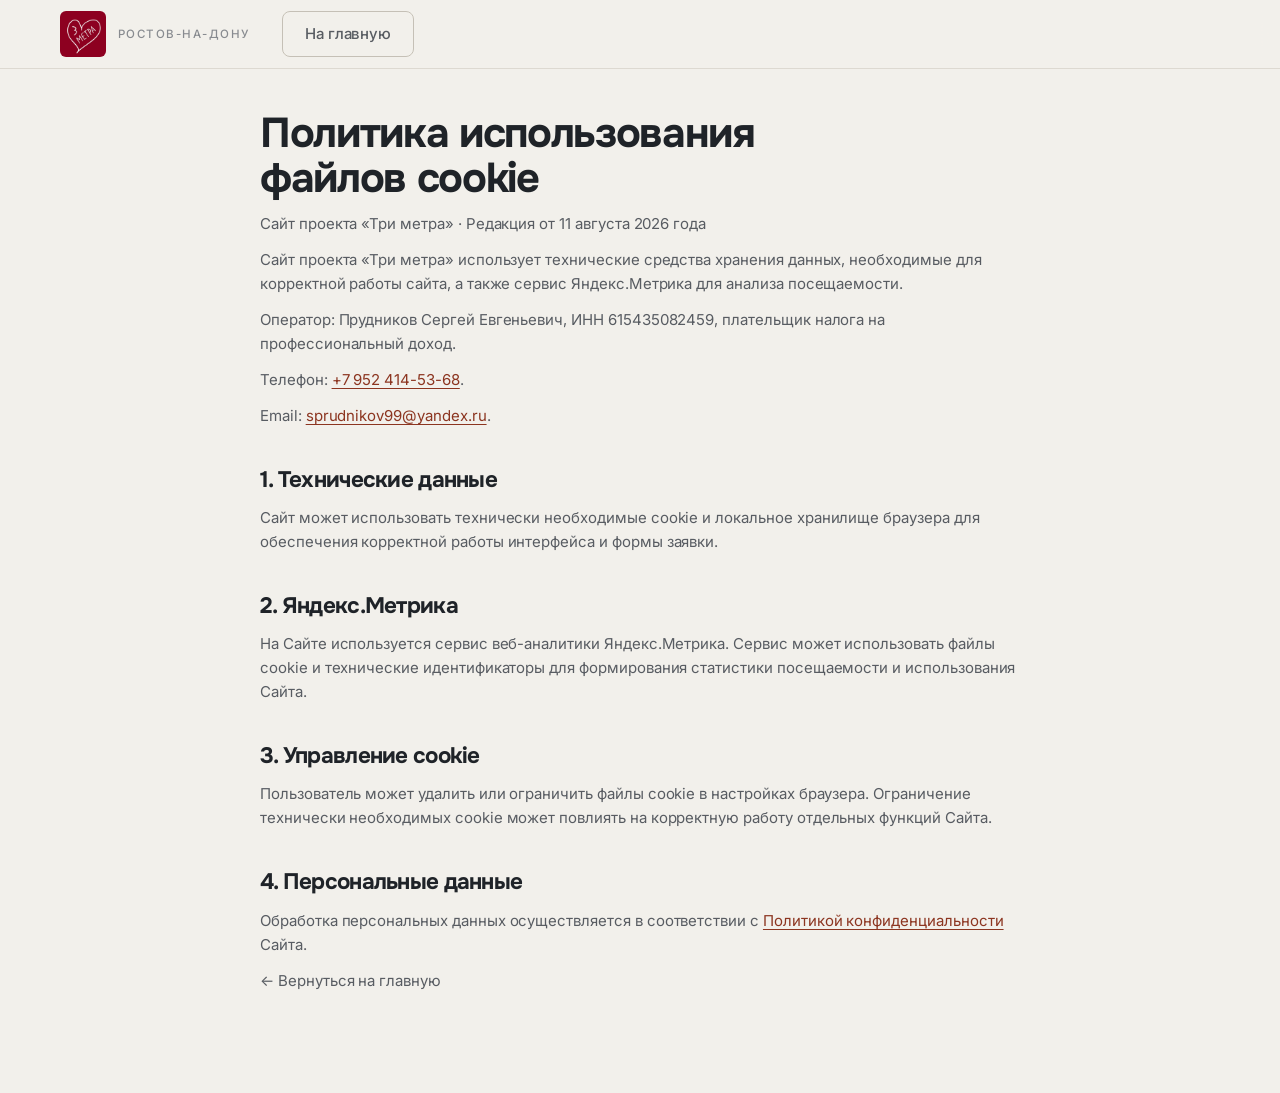
==== commit b1f4c08a: "Новые реквизиты исполнителя и переход на оплату через Robokassa в документах - index.html: новый сам" ====
--- a/cookies.html
+++ b/cookies.html
@@ -38,52 +38,19 @@
 </header>
 <main class="doc container container--narrow">
 <h1>Политика использования файлов cookie</h1>
-<p class="doc__sub">Сайт проекта «Три метра» · Редакция от 16 июля 2026 года</p>
-<p>Политика использования файлов cookie (далее — «Политика») применяется в дополнение к общей Политике конфиденциальности, которая распространяется на посетителей сайта <a href="https://3metra-rostov.ru/">https://3metra-rostov.ru/</a>, заявителей, заказчиков и участников мероприятий проекта (Сервиса) «Три метра» (далее — «Сайт») владельцем которого является Киселева Миледа Викторовна:</p>
-<p>ИНН: 615433529117,</p>
-<p>Статус: физическое лицо — плательщик налога на профессиональный доход,</p>
-<p>Адрес: 347900, Российская Федерация, Ростовская область, г. Таганрог, ул. Пальмиро Тольятти, д. 20/3, кв. 4</p>
-<p>Телефон: +7 903 407-55-87</p>
-<p>Электронная почта: <a href="mailto:mileda.kiseleva2001@mail.ru">mileda.kiseleva2001@mail.ru</a></p>
-<p>Сайт: <a href="https://3metra-rostov.ru/">https://3metra-rostov.ru/</a>, далее — Оператор.</p>
-<p>Политика описывает типы файлов cookie, цели их использования и способы, с помощью которых можно от них отказаться.</p>
-<h2>1. Что такое файлы cookie и для чего их использует Сайт:</h2>
-<p>Файлы cookie — это небольшие фрагменты данных со служебной информацией о посещении сайта, которые сервер отправляет на ваше устройство. Файлы cookie запоминают информацию о ваших предпочтениях, позволяют в более удобном для вас режиме просматривать посещенные сайты в течение определенного времени. Например, благодаря файлам cookie Сервисы предлагают вам просматривать информацию на том языке, которым вы обычно пользуетесь.</p>
-<p>Сайт использует файлы cookie для того, чтобы:</p>
-<ul>
-<li>помогать вам оставаться авторизованным в Сервисе;</li>
-<li>улучшать качество вашей работы с Сервисом;</li>
-<li>показывать приоритетную для вас информацию;</li>
-<li>сохранять ваши настройки рекламных предпочтений и безопасного поиска;</li>
-<li>анализировать статистику использования Сервиса.</li>
-</ul>
-<p>На основании данных, полученных с помощью файлов cookie, Сайт разрабатывает наиболее полезный функционал для Сайта, которыми вы пользуетесь, проводит статистические и маркетинговые исследования, исправляет ошибки в Сайте и тестирует новые функции для повышения производительности Сайта, персонализирует их и показывает наиболее релевантную для вас информацию.</p>
-<h2>2. Какие файлы cookie использует Сайт:</h2>
-<p>Сайт использует различные типы файлов cookie. Основная задача в их использовании - это обеспечить удобство вашей работы с Сервисом, поддерживать высокий уровень безопасности в его работе,  помогать в проведении регистраций, подаче заявок, переходах по страницам и прочее. Все файлы cookie Сайта относятся к одному из следующих типов:</p>
-<p>(i) Технические файлы cookie, которые необходимы для правильной работы и предоставления полного функционала Сервиса. Они устанавливаются автоматически и обеспечивают возможность аутентификации и последующей авторизации на Сайте. Файлы сookie используются для авторизации пользователей и обеспечения безопасности учетных данных при проведении оплат, в случаях если приложения для оплат подключены к Сайту.</p>
-<p>(ii) Аналитические и маркетинговые файлы cookie, которые позволяют:</p>
-<ul>
-<li>распознавать пользователей, подсчитывать их количество и собирать информацию, например, о произведенных операциях, посещенных страницах и просмотрах на Сайте;</li>
-<li>идентифицировать ваше аппаратное или программное обеспечение, например, тип браузера или устройство;</li>
-<li>собирать информацию о том, как вы взаимодействуете с Сервисом, например, приобретены ли услуга или продукт;</li>
-<li>обеспечивать релевантность рекламы, повышать эффективность рекламных кампаний.</li>
-</ul>
-<p>(iii) Прочие файлы cookie выполняют различные служебные функции и делают удобнее работу с Сервисом и Сайтом. Эти файлы помогают запомнить состояние страницы, сохранить персональные предпочтения, например, такие настраиваемые элементы сайта, как размер текста, шрифт и прочее.</p>
-<p>Сайт может применять веб-маяки (пиксельные теги) для доступа к файлам cookie, ранее размещенным на вашем устройстве. Их использование необходимо для анализа ваших действий при работе с Сервисом путем доступа и использования файлов cookie, хранящихся на Вашем устройстве, для сбора статистики о работе самого Сайта или продуктов и утилит Сайта.</p>
-<p>Сайт также использует Y-cookie – контейнеры, которые содержат множественные значения. Например, cookie-контейнер с именем ys сохраняет данные портала на время сессии (то есть пока вы не закрыли страницу или окно браузера). С помощью Y-cookie уменьшается количество cookie-файлов, обрабатываемых вашим браузером, и обеспечивается повышенная производительность при загрузке страниц, в том числе их более быстрая загрузка.</p>
-<p>Инструмент веб-аналитики Сайта, Метрика, который используется Сайтом, позволяет собирать обезличенную информацию об источниках трафика, посещаемости сайта и оценивать эффективность рекламы. Для учета посетителей Сайта Метрика использует анонимные идентификаторы браузеров, которые сохраняются в файлах cookie.</p>
-<p>Отключение некоторых указанных типов файлов cookie может привести к тому, что использование отдельных разделов или функций Сайта станет невозможным. Например, доступ к разделам Сайта, для которых нужна авторизация, обеспечивается техническими файлами cookie и без их использования сайт может работать некорректно.</p>
-<h2>3. Как долго файлы cookie хранятся на вашем устройстве</h2>
-<p>Сайт использует сессионные файлы cookie, чтобы вам было удобнее работать с Сервисом. Например, при помощи файла cookie cookie_check , запоминаются данные вашей авторизации в Сайте и при переходе в другую доменную зону уже не нужно заново проходить процесс авторизации. Срок действия сессионных файлов cookie истекает в конце сессии (когда вы закрываете страницу или окно браузера).</p>
-<p>Сайт также может использовать файлы cookie, которые сохраняются в течение более длительного периода, например, чтобы запомнить ваши предпочтения на Сайте, такие как язык или местоположение. Срок хранения данных зависит от типа файлов cookie. Такие файлы cookie будут автоматически удалены после того, как выполнят свою задачу.</p>
-<p>Сайт использует информацию, содержащуюся в файлах cookie в течение сроков и на условиях, указанных в настоящей Политике, а также в Политике конфиденциальности.</p>
-<h2>4. Управление файлами cookie</h2>
-<p>При первом посещении Сайта во всплывающем окне (либо с помощью другого технического решения) вам может быть предложено выбрать типы файлов cookie, которые будут записаны на вашем устройстве. При этом, технические файлы cookie устанавливаются автоматически при загрузке страницы, если иное не указано в настройках браузера. Если вы одобрили использование файлов cookie, но потом захотели изменить свое решение, то сделать это можно самостоятельно удалив сохраненные файлы в Вашем браузере.</p>
-<p>Сайт не требует обязательного согласия на установку файлов cookie на ваше устройство при использовании Сайта. Если вы не хотите, чтобы файлы cookie сохранялись на вашем устройстве, отключите эту опцию в настройках браузера. Сохраненные файлы cookie также можно удалить в любое время в системных настройках браузера. Вы можете изменить настройки браузера, чтобы принимать или отклонять по умолчанию все файлы cookie либо файлы cookie с определенных сайтов, включая Сервис Сайта. Подробнее о способах управления файлами cookie в используемом браузере.</p>
-<h2>5. Кто, кроме Сайта, имеет доступ к информации, содержащейся в файлах cookie</h2>
-<p>Информация, которая собрана с помощью файлов cookie, размещенных на вашем устройстве, хранится в соответствии с применимым законодательством согласно условиям Политики конфиденциальности.</p>
-<p>Технические партнеры и провайдер Сайта также могут собирать информацию о пользователях с помощью файлов cookie или пиксельных тегов в рамках использования Сайта. Использование файлов cookie и других технологий позволяет Сайту и его партнерам анализировать активность при использовании Сайта, вести аналитику работы.</p>
-<p>Информация, собранная с помощью файлов cookie, размещенных на вашем устройстве, может быть передана и доступна Сайту и/или партнерам на условиях Политики конфиденциальности. Использование вне Сайта собранной информации может быть предметом отдельных пользовательских соглашений, доступных на сайтах партнеров. Сайт и/или партнеры могут также предоставить вам возможность отказаться от персонализации рекламы, в соответствии с законодательством и правилами, применимыми к таким продуктам и предложениям.</p>
+<p class="doc__sub">Сайт проекта «Три метра» · Редакция от 11 августа 2026 года</p>
+<p>Сайт проекта «Три метра» использует технические средства хранения данных, необходимые для корректной работы сайта, а также сервис Яндекс.Метрика для анализа посещаемости.</p>
+<p>Оператор: Прудников Сергей Евгеньевич, ИНН 615435082459, плательщик налога на профессиональный доход.</p>
+<p>Телефон: <a href="tel:+79524145368">+7 952 414-53-68</a>.</p>
+<p>Email: <a href="mailto:sprudnikov99@yandex.ru">sprudnikov99@yandex.ru</a>.</p>
+<h2>1. Технические данные</h2>
+<p>Сайт может использовать технически необходимые cookie и локальное хранилище браузера для обеспечения корректной работы интерфейса и формы заявки.</p>
+<h2>2. Яндекс.Метрика</h2>
+<p>На Сайте используется сервис веб-аналитики Яндекс.Метрика. Сервис может использовать файлы cookie и технические идентификаторы для формирования статистики посещаемости и использования Сайта.</p>
+<h2>3. Управление cookie</h2>
+<p>Пользователь может удалить или ограничить файлы cookie в настройках браузера. Ограничение технически необходимых cookie может повлиять на корректную работу отдельных функций Сайта.</p>
+<h2>4. Персональные данные</h2>
+<p>Обработка персональных данных осуществляется в соответствии с <a href="policy.html">Политикой конфиденциальности</a> Сайта.</p>
 <p class="doc__back"><a href="index.html">← Вернуться на главную</a></p>
 </main>
 </body>
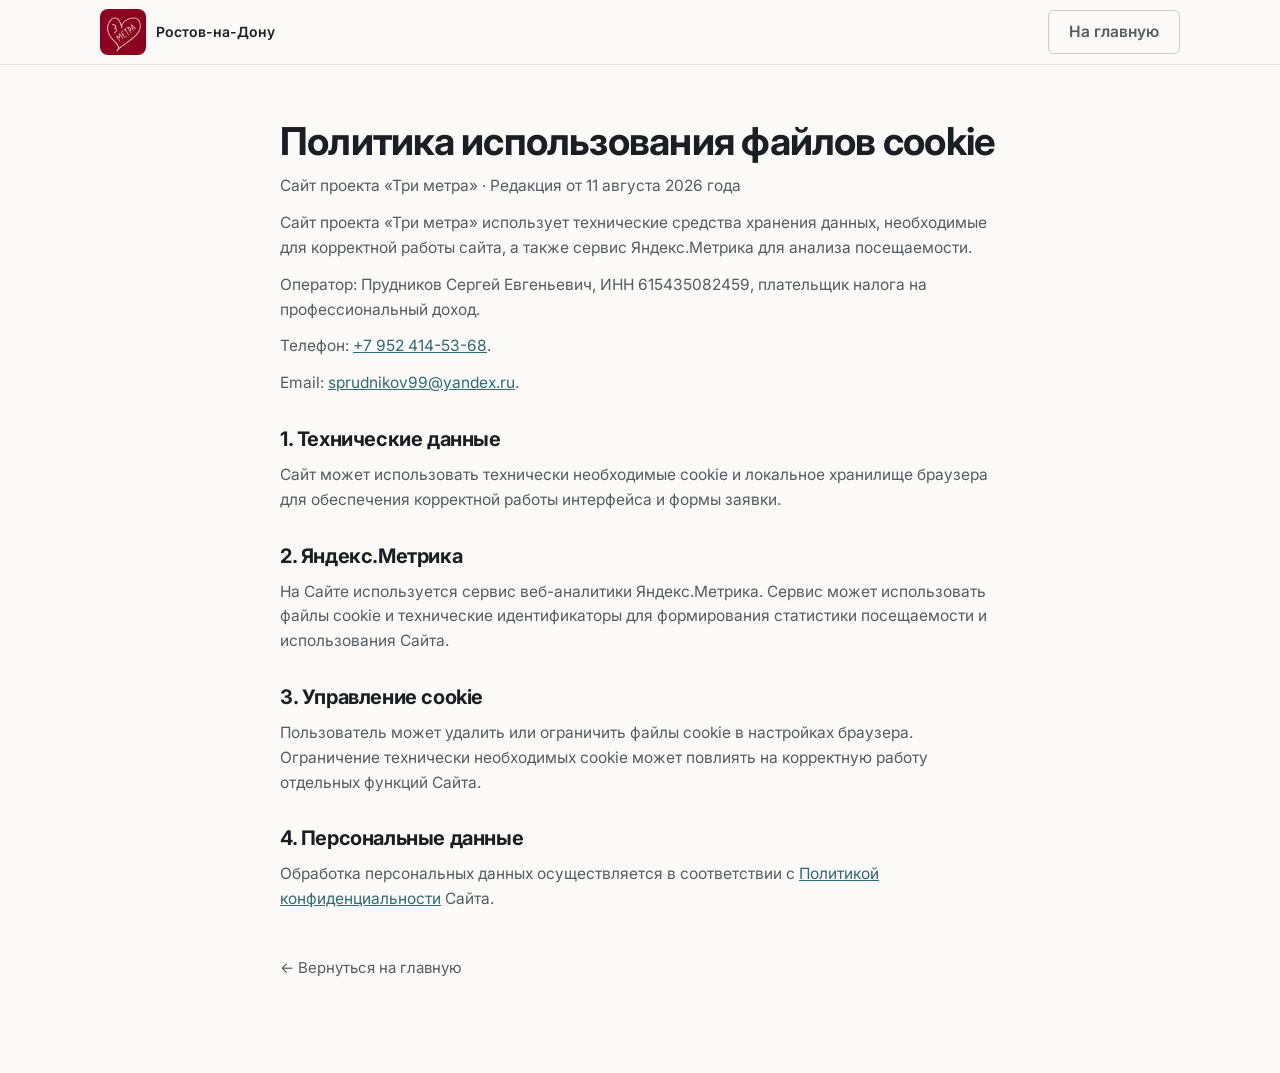
==== commit 7c308a0a: "asd" ====
--- a/cookies.html
+++ b/cookies.html
@@ -20,10 +20,24 @@
   <link rel="icon" type="image/png" href="media/favicon.png">
   <link rel="preconnect" href="https://fonts.googleapis.com">
   <link rel="preconnect" href="https://fonts.gstatic.com" crossorigin>
-  <link href="https://fonts.googleapis.com/css2?family=Inter:wght@400;500;600&family=Onest:wght@600;700;800&display=swap" rel="stylesheet">
-  <link rel="stylesheet" href="styles.css?v=20260810b">
+  <link href="https://fonts.googleapis.com/css2?family=Inter:wght@400;500;600;700&display=swap" rel="stylesheet">
+  <link rel="stylesheet" href="styles.css?v=20260811a">
 </head>
 <body>
+<!-- Top.Mail.Ru counter -->
+<script type="text/javascript">
+var _tmr = window._tmr || (window._tmr = []);
+_tmr.push({id: "3786513", type: "pageView", start: (new Date()).getTime()});
+(function (d, w, id) {
+  if (d.getElementById(id)) return;
+  var ts = d.createElement("script"); ts.type = "text/javascript"; ts.async = true; ts.id = id;
+  ts.src = "https://top-fwz1.mail.ru/js/code.js";
+  var f = function () {var s = d.getElementsByTagName("script")[0]; s.parentNode.insertBefore(ts, s);};
+  if (w.opera == "[object Opera]") { d.addEventListener("DOMContentLoaded", f, false); } else { f(); }
+})(document, window, "tmr-code");
+</script>
+<noscript><div><img src="https://top-fwz1.mail.ru/counter?id=3786513;js=na" style="position:absolute;left:-9999px;" alt="Top.Mail.Ru" /></div></noscript>
+<!-- /Top.Mail.Ru counter -->
 <!-- Yandex.Metrika counter -->
 <noscript><div><img src="https://mc.yandex.ru/watch/110737561" style="position:absolute; left:-9999px;" alt="" /></div></noscript>
 <!-- /Yandex.Metrika counter -->
--- a/styles.css
+++ b/styles.css
@@ -1,42 +1,37 @@
+/* ============================================================
+   «3 метра» — афиша вечеров быстрых свиданий.
+   Принцип оформления: светлый нейтральный фон, один акцентный цвет,
+   минимум декора. Страница должна читаться как расписание, а не как
+   продающий лендинг.
+   ============================================================ */
+
 :root {
-  /* Поверхности: тёплый нейтральный без розовой примеси.
-     Розовый и малиновый живут теперь только внутри самих фотографий */
-  --bg: #f2f0eb;
-  --bg-elev: #ffffff;
-  --panel: #e9e6df;
-
-  --line: #ddd9d1;
-  --line-strong: #c5c0b6;
-
-  --text: #1f2328;
-  --text-soft: #585c62;
-  --text-faint: #888b90;
-
-  /* Графит вместо малинового: им красятся кнопки, цифры, активные состояния.
-     Имена переменных сохранены, чтобы не переписывать полфайла */
-  --brass: #2b2f35;
-  --brass-strong: #1a1d22;
-  --on-brass: #ffffff;
-
-  /* Крупные тёмные плиты — эксклюзивный вечер и финальный блок.
-     На тон светлее кнопок: сплошной чёрный на пол-экрана давит */
-  --ink-plate: #343941;
-
-  /* Приглушённый кирпич — единственный тёплый акцент, строго точечно:
-     эксклюзивный вечер, ошибки формы */
-  --accent: #8c3520;
-  --accent-soft: #f3ebe8;
-  --amber-soft: #6f6449;
-  --ember: #8c3520;
-  --rose: #8c3520;
+  /* Поверхности — тёплый светлый нейтральный */
+  --bg: #fbfaf8;
+  --bg-soft: #f4f2ee;
+  --surface: #ffffff;
+
+  --line: #e5e2db;
+  --line-strong: #d0ccc3;
+
+  --text: #1b1e22;
+  --text-soft: #565c63;
+  --text-faint: #868b92;
+
+  /* Единственный акцент: кнопки, ссылки, активные состояния, ближайший вечер */
+  --accent: #2f6b73;
+  --accent-strong: #245660;
+  --accent-soft: #edf3f3;
+  --on-accent: #ffffff;
+
+  /* Отдельный цвет только для ошибок формы */
+  --danger: #9a3520;
 
   --radius: 10px;
   --radius-sm: 6px;
-  --radius-lg: 12px;
   --ease: cubic-bezier(0.2, 0, 0, 1);
-  --font-display: "Onest", "Inter", system-ui, -apple-system, sans-serif;
-  --font-body: "Inter", system-ui, -apple-system, sans-serif;
-  --nav-h: 68px;
+  --font: "Inter", system-ui, -apple-system, "Segoe UI", sans-serif;
+  --nav-h: 64px;
 }
 
 * { box-sizing: border-box; }
@@ -44,83 +39,59 @@
 html {
   scroll-behavior: smooth;
   -webkit-text-size-adjust: 100%;
-  overflow-x: hidden;
+  scroll-padding-top: calc(var(--nav-h) + 12px);
 }
 
 body {
   margin: 0;
   background: var(--bg);
   color: var(--text);
-  font-family: var(--font-body);
-  font-size: 16.5px;
+  font-family: var(--font);
+  font-size: 17px;
   line-height: 1.6;
-  letter-spacing: -0.003em;
   overflow-x: hidden;
   -webkit-font-smoothing: antialiased;
 }
 
-/* Заголовки плотные и монохромные: характер даёт вес и трекинг,
-   а не цветная подсветка отдельных слов */
 h1, h2, h3 {
-  font-family: var(--font-display);
+  margin: 0;
   font-weight: 700;
-  line-height: 1.08;
-  margin: 0;
-  letter-spacing: -0.032em;
+  line-height: 1.15;
+  letter-spacing: -0.02em;
   text-wrap: balance;
 }
 
-h3 { letter-spacing: -0.02em; line-height: 1.16; }
-
-h1 em, h2 em, h3 em {
-  font-style: normal;
-  font-weight: 700;
-  color: inherit;
-}
+h1 { font-size: clamp(2rem, 7vw, 3.1rem); line-height: 1.08; }
+h2 { font-size: clamp(1.5rem, 4.6vw, 2.1rem); }
+h3 { font-size: 1.1rem; }
 
 p { margin: 0; }
-
 a { color: inherit; }
-
 img, video { display: block; max-width: 100%; height: auto; }
 
 .container {
-  width: min(1160px, 100% - 48px);
+  width: min(1080px, 100% - 44px);
   margin-inline: auto;
 }
 
-.container--narrow { width: min(760px, 100% - 48px); }
+.container--narrow { width: min(720px, 100% - 44px); }
 
 @media (max-width: 600px) {
-  .container, .container--narrow { width: calc(100% - 36px); }
-}
-
-/* Более низкая шапка на телефоне — первый экран дороже, чем воздух над ним */
-@media (max-width: 700px) {
-  :root { --nav-h: 60px; }
-}
-
-.section { padding-block: clamp(52px, 8vw, 104px); }
-
-/* Волосяная линейка над каждым заголовком — рубрикация вместо мягких блоков */
-.section-head {
-  margin-bottom: clamp(24px, 4vw, 44px);
-  padding-top: 20px;
-  border-top: 1px solid var(--line-strong);
-  max-width: 760px;
-}
-
-.section-head h2, .final h2 {
-  font-size: clamp(1.95rem, 5.4vw, 3rem);
-}
-
-.eyebrow {
-  font-size: 11.5px;
-  font-weight: 500;
-  letter-spacing: 0.16em;
-  text-transform: uppercase;
-  color: var(--text-faint);
-  margin-bottom: 14px;
+  .container, .container--narrow { width: calc(100% - 32px); }
+  :root { --nav-h: 58px; }
+}
+
+.section { padding-block: clamp(44px, 7vw, 76px); }
+
+.section + .section { border-top: 1px solid var(--line); }
+
+.section-head { margin-bottom: clamp(22px, 3.5vw, 32px); }
+
+.section-head__sub {
+  margin-top: 8px;
+  font-size: 15px;
+  color: var(--text-soft);
+  max-width: 52ch;
 }
 
 .sr-only {
@@ -138,1310 +109,437 @@
   top: -48px; left: 16px;
   z-index: 200;
   padding: 10px 16px;
-  background: var(--brass);
-  color: var(--on-brass);
-  border-radius: 0 0 10px 10px;
+  background: var(--accent);
+  color: var(--on-accent);
+  border-radius: 0 0 8px 8px;
   text-decoration: none;
-  transition: top 0.2s var(--ease);
 }
 .skip-link:focus-visible { top: 0; }
 
 /* ---------- Buttons ---------- */
 
-/* Прямоугольная кнопка с небольшим радиусом вместо капсулы:
-   действие выглядит как управляющий элемент, а не как ярлык */
 .btn {
   display: inline-flex;
   align-items: center;
   justify-content: center;
   gap: 8px;
-  padding: 13px 22px;
-  border-radius: 8px;
+  padding: 12px 20px;
+  min-height: 44px;
   border: 1px solid transparent;
-  font: 500 15px/1.2 var(--font-body);
-  letter-spacing: -0.005em;
-  color: var(--text);
-  background: none;
+  border-radius: var(--radius-sm);
+  font: inherit;
+  font-size: 15.5px;
+  font-weight: 600;
+  line-height: 1.2;
   text-decoration: none;
   cursor: pointer;
-  transition: background-color 0.18s var(--ease), border-color 0.18s var(--ease),
-              color 0.18s var(--ease);
-}
-
-.btn:active { transform: translateY(1px); }
+  transition: background-color 0.18s var(--ease), border-color 0.18s var(--ease), color 0.18s var(--ease);
+}
+
+.btn--lg { padding: 15px 26px; min-height: 52px; font-size: 16.5px; }
+
+.btn--primary {
+  background: var(--accent);
+  color: var(--on-accent);
+}
+.btn--primary:hover { background: var(--accent-strong); }
+
+.btn--outline {
+  background: transparent;
+  border-color: var(--line-strong);
+  color: var(--text);
+}
+.btn--outline:hover { border-color: var(--accent); color: var(--accent); }
+
+/* .btn--ghost используется на страницах документов */
+.btn--ghost {
+  background: transparent;
+  border-color: var(--line-strong);
+  color: var(--text-soft);
+}
+.btn--ghost:hover { border-color: var(--accent); color: var(--accent); }
+
+.btn:disabled { opacity: 0.5; cursor: default; }
 
 .btn:focus-visible,
 a:focus-visible,
-summary:focus-visible {
-  outline: 2px solid var(--brass);
+summary:focus-visible,
+details:focus-visible {
+  outline: 2px solid var(--accent);
   outline-offset: 2px;
   border-radius: 4px;
 }
-.btn:focus-visible { border-radius: 8px; }
-
-.btn--lg { padding: 17px 30px; font-size: 16px; }
-
-/* Графитовая заливка без свечения — уверенно и без романтики */
-.btn--primary {
-  background: var(--brass);
-  color: var(--on-brass);
-  font-weight: 500;
-}
-.btn--primary:hover { background: var(--brass-strong); }
-
-/* Вторичное действие явно уступает: только контур, без заливки */
-.btn--ghost {
-  border-color: var(--line-strong);
-  color: var(--text-soft);
-}
-.btn--ghost:hover { border-color: var(--brass); color: var(--text); }
-
-.btn--outline {
-  border-color: var(--line-strong);
-  width: 100%;
-}
-.btn--outline:hover { border-color: var(--brass); color: var(--text); }
 
 /* ---------- Nav ---------- */
 
 .nav {
-  position: fixed;
-  inset: 0 0 auto 0;
+  position: sticky;
+  top: 0;
   z-index: 100;
-  transition: background-color 0.3s var(--ease), border-color 0.3s var(--ease),
-              backdrop-filter 0.3s var(--ease);
+  background: var(--bg);
   border-bottom: 1px solid transparent;
-}
-
-.nav.is-scrolled {
-  background: rgba(242, 240, 235, 0.92);
-  -webkit-backdrop-filter: blur(14px);
-  backdrop-filter: blur(14px);
-  border-bottom-color: var(--line);
-}
+  transition: border-color 0.2s var(--ease);
+}
+
+.nav.is-scrolled { border-bottom-color: var(--line); }
 
 .nav__inner {
+  height: var(--nav-h);
   display: flex;
   align-items: center;
-  gap: 32px;
-  height: var(--nav-h);
+  gap: 20px;
 }
 
 .nav__logo {
   display: flex;
   align-items: center;
-  gap: 12px;
-  font-family: var(--font-display);
-  font-size: 22px;
-  font-weight: 700;
+  gap: 10px;
   text-decoration: none;
-  letter-spacing: -0.01em;
-}
-.nav__logo em { font-style: normal; font-weight: 700; color: var(--brass); }
-
-.nav__mark, .footer__mark {
-  flex-shrink: 0;
-  display: block;
-  object-fit: cover;
-  border-radius: 6px;
-}
-
-/* Город — служебная микронадпись капителью, а не второй логотип */
+  margin-right: auto;
+}
+
+.nav__mark, .footer__mark { border-radius: 8px; flex-shrink: 0; }
+
 .nav__city {
-  font-family: var(--font-body);
-  font-size: 11.5px;
-  font-weight: 500;
-  text-transform: uppercase;
-  letter-spacing: 0.13em;
-  color: var(--text-faint);
-}
-
-@media (max-width: 480px) {
-  .nav__logo span { display: none; }
+  font-size: 14px;
+  font-weight: 600;
+  color: var(--text);
+  white-space: nowrap;
 }
 
 .nav__links {
   display: flex;
-  gap: 24px;
-  margin-left: auto;
+  gap: 22px;
+  font-size: 15px;
 }
 
 .nav__links a {
-  font-size: 14.5px;
-  font-weight: 500;
   color: var(--text-soft);
   text-decoration: none;
-  transition: color 0.2s var(--ease);
-}
-.nav__links a:hover { color: var(--text); }
-
-.nav__cta { flex-shrink: 0; }
-
-@media (max-width: 920px) {
+}
+.nav__links a:hover { color: var(--accent); }
+
+@media (max-width: 900px) {
   .nav__links { display: none; }
-  .nav__inner { justify-content: space-between; }
-}
-
-/* Кнопка в шапке на телефоне съедала треть ширины — ужимаем,
-   сохраняя 44px высоты под палец */
-@media (max-width: 700px) {
-  .nav__inner { gap: 12px; }
-  .nav__cta {
-    min-height: 44px;
-    padding-inline: 18px;
-    font-size: 14px;
-  }
-}
-
-/* ---------- Hero ---------- */
-
-.hero {
-  position: relative;
-  padding-top: calc(var(--nav-h) + clamp(28px, 4.5vw, 56px));
-  padding-bottom: clamp(56px, 8vw, 104px);
+}
+
+/* На телефоне кнопку в шапке прячем: внизу экрана есть постоянная панель записи */
+@media (max-width: 640px) {
+  .nav__cta { display: none; }
+}
+
+/* ---------- Первый экран ---------- */
+
+.hero { padding-block: clamp(32px, 6vw, 68px) clamp(36px, 6vw, 64px); }
+
+.hero__inner { max-width: 760px; }
+
+.hero h1 { margin-bottom: 20px; }
+
+.hero__lead {
+  font-size: clamp(16.5px, 2.2vw, 18.5px);
+  color: var(--text-soft);
+  max-width: 62ch;
+}
+
+.hero__lead + .hero__lead { margin-top: 14px; }
+
+.hero__lead b { color: var(--text); font-weight: 600; }
+
+.hero__facts {
+  list-style: none;
+  margin: clamp(24px, 4vw, 32px) 0 0;
+  padding: 0;
+  display: grid;
+  grid-template-columns: repeat(2, minmax(0, 1fr));
+  gap: 1px;
+  background: var(--line);
+  border: 1px solid var(--line);
+  border-radius: var(--radius);
   overflow: hidden;
 }
 
-/* Малиновое и янтарное свечение убрано: фон должен быть спокойным,
-   всю эмоцию дают сами фотографии */
-.hero__glow { display: none; }
-
-.hero__inner {
-  position: relative;
-  display: grid;
-  grid-template-columns: minmax(0, 1.08fr) minmax(0, 0.92fr);
-  align-items: center;
-  gap: clamp(40px, 6vw, 88px);
-}
-
-.hero h1 {
-  font-size: clamp(2.35rem, 4.8vw, 3.75rem);
-  font-weight: 700;
-  letter-spacing: -0.04em;
-  margin-bottom: 18px;
-}
-
-.hero__lead {
-  font-size: clamp(1rem, 1.25vw, 1.09rem);
-  color: var(--text-soft);
-  max-width: 46ch;
-  margin-bottom: 28px;
+@media (min-width: 760px) {
+  .hero__facts { grid-template-columns: repeat(4, minmax(0, 1fr)); }
+}
+
+.hero__facts li {
+  background: var(--surface);
+  padding: 14px 16px;
+}
+
+.hero__facts b {
+  display: block;
+  font-size: 17px;
+  font-weight: 600;
+}
+
+.hero__facts span {
+  display: block;
+  margin-top: 2px;
+  font-size: 13.5px;
+  line-height: 1.4;
+  color: var(--text-soft);
 }
 
 .hero__actions {
   display: flex;
   flex-wrap: wrap;
-  gap: 14px;
-}
-
-/* Факты подаются как спецификация товара: строки, разделённые волосяными
-   линейками, без буллетов и цветных плашек */
-.hero__meta {
-  display: grid;
-  margin: 0 0 30px;
-  padding: 0;
-  list-style: none;
-  border-top: 1px solid var(--line);
-  max-width: 46ch;
-}
-
-.hero__meta li {
-  padding: 11px 0;
-  border-bottom: 1px solid var(--line);
-  font-size: 14.5px;
-  line-height: 1.45;
-  color: var(--text-soft);
-}
-
-.hero__media { display: flex; justify-content: center; }
-
-.hero__frame {
-  position: relative;
-  margin: 0;
-  width: min(420px, 82vw);
-  border-radius: 8px;
-  overflow: hidden;
-  background: var(--panel);
-}
-
-.hero__frame video {
-  width: 100%;
-  aspect-ratio: 9 / 16;
-  height: auto;
-  object-fit: cover;
-}
-
-/* Плашка на видео: строгий прямоугольник у нижней кромки кадра */
-.hero__badge {
-  position: absolute;
-  left: 0; right: 0; bottom: 0;
+  gap: 12px;
+  margin-top: clamp(24px, 4vw, 32px);
+}
+
+@media (max-width: 520px) {
+  .hero__actions { display: grid; grid-template-columns: 1fr; }
+}
+
+/* ---------- Расписание ---------- */
+
+.dates__grid {
+  display: grid;
+  gap: 16px;
+}
+
+@media (min-width: 860px) {
+  .dates__grid { grid-template-columns: repeat(3, minmax(0, 1fr)); }
+}
+
+.event {
   display: flex;
   flex-direction: column;
-  gap: 3px;
-  padding: 16px 18px 15px;
-  background: linear-gradient(to top, rgba(10, 11, 13, 0.88), rgba(10, 11, 13, 0));
-  /* тёмная подложка поверх видео — текст всегда светлый */
-  color: #fff;
-}
-
-.hero__badge-label {
-  font-size: 10.5px;
-  font-weight: 500;
-  letter-spacing: 0.16em;
-  text-transform: uppercase;
-  color: rgba(255, 255, 255, 0.62);
-}
-
-.hero__badge-date {
-  font-family: var(--font-display);
-  font-size: 20px;
+  padding: 20px;
+  background: var(--surface);
+  border: 1px solid var(--line);
+  border-radius: var(--radius);
+}
+
+/* Ближайший вечер выделен акцентной рамкой — единственный акцент в сетке */
+.event--next {
+  border-color: var(--accent);
+  box-shadow: inset 0 0 0 1px var(--accent);
+}
+
+.event__flag {
+  align-self: flex-start;
+  margin-bottom: 12px;
+  padding: 4px 10px;
+  border-radius: 999px;
+  background: var(--accent);
+  color: var(--on-accent);
+  font-size: 12px;
+  font-weight: 600;
+  letter-spacing: 0.02em;
+}
+
+.event__head {
+  display: flex;
+  align-items: baseline;
+  justify-content: space-between;
+  flex-wrap: wrap;
+  gap: 8px;
+}
+
+.event__date b {
+  display: block;
+  font-size: 1.5rem;
   font-weight: 700;
   letter-spacing: -0.02em;
-}
-
-@media (max-width: 900px) {
-  .hero__inner { grid-template-columns: 1fr; }
-  .hero__frame { transform: rotate(0deg); width: min(300px, 80vw); }
-  .hero__actions .btn { flex: 1 1 auto; }
-}
-
-/* On phones the headline leads: offer → explanation → facts → CTA, and only
-   then the photo collage as proof. The dark club video is hidden — the
-   collage replaces it */
-@media (max-width: 700px) {
-  .hero {
-    display: flex;
-    flex-direction: column;
-    padding-top: calc(var(--nav-h) + 18px);
-    padding-bottom: 40px;
-  }
-
-  .hero__glow { display: none; }
-
-  .hero__media { display: none; }
-
-  .hero h1 { margin-bottom: 14px; }
-  .hero__lead { margin-bottom: 18px; }
-
-  /* Факты в столбик: три коротких строки читаются быстрее, чем сетка в две
-     колонки, и занимают меньше первого экрана */
-  .hero__meta {
-    flex-direction: column;
-    gap: 6px;
-    margin-bottom: 22px;
-  }
-
-  .hero__meta li {
-    font-size: 13.5px;
-    line-height: 1.4;
-    color: var(--text-soft);
-  }
-
-  .hero__actions {
-    flex-direction: column;
-    align-items: stretch;
-    gap: 8px;
-    margin-bottom: 0;
-  }
-
-  /* Вторичное действие не спорит с основным: тихая ссылка вместо второй кнопки */
-  .hero__actions .btn--ghost {
-    border-color: transparent;
-    padding: 6px;
-    font-size: 15px;
-    color: var(--text-soft);
-    text-decoration: underline;
-    text-underline-offset: 4px;
-  }
-
-  .hero__strip { margin-top: 26px; }
-}
-
-/* ---------- Photo strip + counters inside the hero ---------- */
-
-.hero__strip { margin-top: clamp(44px, 6vw, 72px); }
-
-/* Счётчики — как строки характеристик: слева, на линейке, графитом */
-.hero__stats {
-  display: grid;
-  grid-template-columns: repeat(auto-fit, minmax(220px, 1fr));
-  gap: 0 48px;
-  margin-top: clamp(30px, 4vw, 44px);
-  border-top: 1px solid var(--line-strong);
-}
-
-.hero-stat {
+  line-height: 1.1;
+}
+
+.event__date span {
+  display: block;
+  font-size: 14px;
+  color: var(--text-soft);
+}
+
+.event__age {
+  padding: 5px 10px;
+  border-radius: 999px;
+  background: var(--accent-soft);
+  color: var(--accent-strong);
+  font-size: 14px;
+  font-weight: 600;
+  white-space: nowrap;
+}
+
+.event__note {
+  margin-top: 12px;
+  font-size: 14.5px;
+  color: var(--text-soft);
+}
+
+.event__rows {
+  margin: 16px 0 0;
+  border-top: 1px solid var(--line);
+}
+
+.event__rows > div {
   display: flex;
-  flex-direction: column;
-  align-items: flex-start;
-  gap: 2px;
-  padding: 18px 0 16px;
-}
-
-.hero-stat + .hero-stat { border-top: 1px solid var(--line); }
-
-.hero-stat b {
-  font-family: var(--font-display);
-  font-size: clamp(1.9rem, 3.2vw, 2.35rem);
-  font-weight: 700;
-  line-height: 1.02;
-  color: var(--text);
-  font-variant-numeric: tabular-nums;
-  letter-spacing: -0.035em;
-}
-
-.hero-stat > span:last-child {
-  font-size: 14px;
-  line-height: 1.4;
-  color: var(--text-soft);
-  max-width: 30ch;
-}
-
-@media (min-width: 700px) {
-  .hero-stat + .hero-stat { border-top: none; }
-}
-
-.strip__row {
-  display: grid;
-  grid-template-columns: repeat(5, minmax(0, 1fr));
+  justify-content: space-between;
   gap: 14px;
-  align-items: stretch;
-}
-
-/* Строгая сетка вместо разбросанных «полароидов»: без наклона,
-   без рамок и мягких теней — только кадр */
-.strip__item {
-  margin: 0;
-  aspect-ratio: 4 / 5;
-  border-radius: 6px;
-  overflow: hidden;
-  background: var(--panel);
-}
-
-.strip__item img,
-.strip__item video {
-  width: 100%;
-  height: 100%;
-  object-fit: cover;
-}
-
-/* Во втором слоте ленты на десктопе фото, на мобильных — hero-видео */
-.strip__item--photo2 video { display: none; }
-.strip__item--mobile-extra { display: none; }
-
-.strip__item--placeholder {
-  border-style: dashed;
-  border-color: var(--line-strong);
-  display: grid;
-  place-items: center;
-  padding: 14px;
-  box-shadow: none;
-}
-
-.strip__item--placeholder span {
-  text-align: center;
-  font-size: 12.5px;
-  line-height: 1.45;
-  color: var(--text-faint);
-}
-
-@media (max-width: 760px) {
-  .hero__strip { position: relative; }
-
-  .hero__strip::before,
-  .hero__strip::after {
-    content: "";
-    position: absolute;
-    pointer-events: none;
-  }
-
-  .hero__strip::before {
-    z-index: 2;
-    top: 0;
-    right: -18px;
-    bottom: 8px;
-    width: 86px;
-    background: linear-gradient(90deg, rgba(251, 249, 246, 0), var(--bg) 78%);
-  }
-
-  .hero__strip::after {
-    content: "›";
-    z-index: 3;
-    top: calc(50% - 4px);
-    right: 8px;
-    display: grid;
-    place-items: center;
-    width: 34px;
-    height: 34px;
-    border-radius: var(--radius-sm);
-    color: var(--brass);
-    background: rgba(255, 255, 255, 0.94);
-    box-shadow: 0 6px 18px -12px rgba(15, 17, 20, 0.5);
-    font-size: 26px;
-    font-weight: 600;
-    line-height: 1;
-    transform: translateY(-50%);
-    animation: stripHint 1.5s ease-in-out infinite;
-  }
-
-  .strip__row {
-    display: flex;
-    gap: 10px;
-    overflow-x: auto;
-    scroll-snap-type: x mandatory;
-    scrollbar-width: none;
-    margin-inline: -18px;
-    padding-inline: 18px;
-    padding-bottom: 8px;
-  }
-
-  .strip__row::-webkit-scrollbar { display: none; }
-
-  /* Крупнее, чем сетка на десктопе: на телефоне важно разглядеть лица */
-  .strip__item {
-    flex: 0 0 66vw;
-    scroll-snap-align: center;
-  }
-
-  .strip__item--photo2 img { display: none; }
-  .strip__item--photo2 video { display: block; }
-  .strip__item--mobile-extra { display: block; }
-}
-
-@keyframes stripHint {
-  0%, 100% { transform: translate(-2px, -50%); }
-  50% { transform: translate(4px, -50%); }
-}
-
-/* ---------- Upcoming evenings (one card per group) ---------- */
-
-/* Розовая дымка убрана: расписание должно читаться как раздел
-   с расписанием, а не как промо-блок */
-.next {
-  padding-block: clamp(48px, 7vw, 88px);
-  background: var(--bg);
-}
-
-.next .section-head { margin-bottom: clamp(28px, 4vw, 40px); }
-
-.next__grid {
-  display: grid;
-  grid-template-columns: minmax(0, 1fr);
-  gap: 18px;
-}
-
-@media (min-width: 700px) {
-  .next__grid { grid-template-columns: repeat(2, minmax(0, 1fr)); }
-  /* Пока колонок две, эксклюзивный вечер занимает всю ширину — так третья
-     карточка не висит половинкой в пустом ряду */
-  .next-card--exclusive { grid-column: 1 / -1; }
-}
-
-@media (min-width: 960px) {
-  .next__grid { grid-template-columns: repeat(3, minmax(0, 1fr)); }
-  .next-card--exclusive { grid-column: auto; }
-}
-
-.next-card {
-  display: flex;
-  flex-direction: column;
-  align-items: flex-start;
-  padding: clamp(22px, 2.4vw, 28px);
-  border-radius: var(--radius-lg);
-  border: 1px solid var(--line);
-  background: var(--bg-elev);
-}
-
-.next-card__date {
-  font-size: clamp(1.6rem, 2.4vw, 2rem);
-  letter-spacing: -0.038em;
-  margin: 14px 0 10px;
-}
-
-.next-card__meta {
-  font-size: 14.5px;
-  color: var(--text-soft);
-}
-
-.next-card__ages {
-  font-size: 13.5px;
-  color: var(--text-faint);
-  margin-top: 4px;
-}
-
-/* Наличие мест и цена прямо в карточке: раньше это жило во втором,
-   дублирующем блоке расписания */
-.next-card__slots {
-  width: 100%;
-  display: flex;
-  flex-direction: column;
-  gap: 8px;
-  margin-top: 16px;
-  padding-bottom: 14px;
+  padding: 9px 0;
   border-bottom: 1px solid var(--line);
-}
-
-.next-card__slots > div {
-  display: flex;
-  align-items: center;
-  justify-content: space-between;
-  gap: 12px;
-  font-size: 14.5px;
-}
-
-.next-card__slots > div > span { color: var(--text-soft); }
-
-.next-card__price {
-  margin: 12px 0 18px;
-  font-size: 14px;
-  color: var(--text-soft);
-}
-
-.next-card__price b {
-  font-size: 17px;
-  font-weight: 700;
-  color: var(--text);
-}
-
-/* auto сверху: у карточек разной высоты кнопки всё равно стоят по одной линии */
-.next-card .btn { margin-top: auto; }
-
-/* Эксклюзивный вечер выделен инверсией — тёмная карточка в светлой сетке.
-   Заметно сильнее розовой подложки и не выбивается из графитовой системы */
-.next-card--exclusive {
-  position: relative;
-  border-color: var(--ink-plate);
-  background: var(--ink-plate);
-  color: #fff;
-}
-
-.next-card--exclusive .next-card__meta,
-.next-card--exclusive .next-card__ages,
-.next-card--exclusive .next-card__note,
-.next-card--exclusive .next-card__price,
-.next-card--exclusive .next-card__slots > div > span { color: rgba(255, 255, 255, 0.66); }
-
-.next-card--exclusive .next-card__format,
-.next-card--exclusive .next-card__price b,
-.next-card--exclusive .event-card__slot { color: #fff; }
-
-.next-card--exclusive .next-card__slots { border-bottom-color: rgba(255, 255, 255, 0.2); }
-
-.next-card--exclusive .pill {
-  color: rgba(255, 255, 255, 0.78);
-  border-color: rgba(255, 255, 255, 0.3);
-}
-
-.next-card--exclusive .pill--exclusive {
-  color: var(--brass);
-  background: #fff;
-  border-color: #fff;
-}
-
-.next-card--exclusive .btn--primary {
-  background: #fff;
-  color: var(--brass);
-}
-.next-card--exclusive .btn--primary:hover { background: #e4e1da; }
-
-.next-card__tags {
-  display: flex;
-  flex-wrap: wrap;
-  gap: 6px;
-  align-self: flex-start;
-}
-
-.next-card__format {
-  margin-top: -2px;
   font-size: 15px;
-  font-weight: 500;
-  color: var(--text);
-}
-
-.next-card__note {
-  margin-top: 10px;
-  font-size: 14px;
-  line-height: 1.45;
-  color: var(--text-soft);
-  max-width: 46ch;
-}
-
-@media (max-width: 700px) {
-  .next-card {
-    align-items: stretch;
-    padding: 22px 20px 20px;
-  }
-
-  .next-card .pill { align-self: flex-start; }
-  .next-card__tags { align-self: flex-start; }
-  .next-card__date { font-size: 1.55rem; }
-  /* На 14px строка с временем и адресом укладывается в одну */
-  .next-card__meta { font-size: 14px; }
-  .next-card .btn { width: 100%; min-height: 50px; }
-}
-
-/* Про ручной подбор состава — один раз под сеткой, а не в каждой карточке */
-.next__note {
-  margin-top: 22px;
-  max-width: 62ch;
-  font-size: 14px;
-  color: var(--text-soft);
-}
-
-/* ---------- Ticker ---------- */
-
-.ticker {
-  border-top: 1px solid var(--line);
-  border-bottom: 1px solid var(--line);
-  padding-block: 16px;
-  overflow: hidden;
-}
-
-.ticker__track {
-  display: flex;
-  width: max-content;
-  animation: ticker 40s linear infinite;
-}
-
-.ticker:hover .ticker__track { animation-play-state: paused; }
-
-.ticker__seq {
-  display: flex;
-  align-items: center;
-  flex-shrink: 0;
-}
-
-/* Бегущая строка звучит тише: капитель вместо крупного текста,
-   разделители — короткие линейки, а не цветные точки */
-.ticker__seq span {
-  font-family: var(--font-body);
-  font-size: 11.5px;
-  font-weight: 500;
-  letter-spacing: 0.14em;
-  text-transform: uppercase;
-  color: var(--text-faint);
-  white-space: nowrap;
-}
-
-.ticker__seq i {
-  width: 14px; height: 1px;
-  margin-inline: 22px;
-  background: var(--line-strong);
-}
-
-@keyframes ticker {
-  from { transform: translate3d(0, 0, 0); }
-  to   { transform: translate3d(-50%, 0, 0); }
-}
-
-/* ---------- Concept (value proposition) ---------- */
-
-.concept__grid {
-  display: grid;
-  grid-template-columns: minmax(0, 1.25fr) minmax(0, 0.75fr);
-  gap: clamp(36px, 6vw, 88px);
-  align-items: center;
-}
-
-.concept__copy h2 {
-  font-size: clamp(1.6rem, 3.1vw, 2.3rem);
-  margin-bottom: 22px;
-  max-width: 24ch;
-}
-
-.concept__copy p {
-  font-size: 16px;
-  color: var(--text-soft);
-  max-width: 54ch;
-}
-
-.concept__copy p + p { margin-top: 14px; }
-
-.concept__stats {
-  display: flex;
-  flex-direction: column;
-  gap: 26px;
-}
-
-.stat {
-  padding-top: 16px;
-  border-top: 1px solid var(--line-strong);
-}
-
-.stat b {
-  display: block;
-  font-family: var(--font-display);
-  font-size: 2.1rem;
-  font-weight: 700;
-  line-height: 1.02;
-  letter-spacing: -0.035em;
-  color: var(--text);
-}
-
-.stat span {
-  display: block;
-  margin-top: 4px;
-  font-size: 14px;
-  color: var(--text-soft);
-  max-width: 30ch;
-}
-
-@media (max-width: 860px) {
-  .concept__grid { grid-template-columns: 1fr; }
-  .concept__stats { flex-direction: row; flex-wrap: wrap; gap: 20px 32px; }
-}
-
-/* ---------- Steps (format) ---------- */
-
-.steps {
-  background: var(--panel);
-  border-top: 1px solid var(--line);
-  border-bottom: 1px solid var(--line);
-}
+}
+
+.event__rows dt { color: var(--text-soft); flex-shrink: 0; }
+.event__rows dd { margin: 0; text-align: right; }
+.event__rows dd b { font-weight: 600; }
+
+.event__status { color: var(--text-soft); }
+.event__status--few { color: var(--accent-strong); font-weight: 600; }
+.event__status--closed { color: var(--danger); }
+
+.event__btn { margin-top: 18px; }
+
+/* auto сверху: у карточек разной высоты кнопки стоят по одной линии */
+@media (min-width: 860px) {
+  .event__rows { margin-bottom: 18px; }
+  .event__btn { margin-top: auto; }
+}
+
+.dates__note {
+  margin-top: 20px;
+  font-size: 15px;
+  color: var(--text-soft);
+  max-width: 68ch;
+}
+
+/* ---------- Как это проходит ---------- */
 
 .steps__list {
-  display: grid;
-  grid-template-columns: repeat(auto-fit, minmax(220px, 1fr));
-  gap: 14px;
+  list-style: none;
   margin: 0;
   padding: 0;
-  list-style: none;
-  counter-reset: none;
-}
-
-.step {
-  position: relative;
-  padding: 26px 24px 24px;
-  background: var(--bg-elev);
+  display: grid;
+  gap: 18px;
+}
+
+@media (min-width: 760px) {
+  .steps__list { grid-template-columns: repeat(4, minmax(0, 1fr)); gap: 24px; }
+}
+
+.steps__list li {
+  display: grid;
+  grid-template-columns: 34px 1fr;
+  column-gap: 12px;
+  row-gap: 4px;
+  align-items: start;
+}
+
+@media (min-width: 760px) {
+  .steps__list li { grid-template-columns: 1fr; }
+}
+
+.steps__num {
+  display: grid;
+  place-items: center;
+  width: 30px; height: 30px;
+  border-radius: 50%;
+  background: var(--accent-soft);
+  color: var(--accent-strong);
+  font-size: 15px;
+  font-weight: 600;
+  grid-row: span 2;
+}
+
+@media (min-width: 760px) {
+  .steps__num { grid-row: auto; margin-bottom: 10px; }
+}
+
+.steps__list h3 { align-self: center; }
+
+@media (min-width: 760px) {
+  .steps__list h3 { align-self: start; }
+}
+
+.steps__list p {
+  grid-column: 2;
+  font-size: 15px;
+  color: var(--text-soft);
+}
+
+@media (min-width: 760px) {
+  .steps__list p { grid-column: 1; margin-top: 4px; }
+}
+
+/* ---------- Фотографии ---------- */
+
+.photos__grid {
+  display: grid;
+  gap: 16px;
+  grid-template-columns: repeat(2, minmax(0, 1fr));
+}
+
+@media (max-width: 560px) {
+  .photos__grid { gap: 12px; }
+}
+
+@media (min-width: 900px) {
+  .photos__grid { grid-template-columns: repeat(4, minmax(0, 1fr)); }
+}
+
+.photo { margin: 0; }
+
+.photo img {
+  width: 100%;
+  aspect-ratio: 4 / 5;
+  object-fit: cover;
+  border-radius: var(--radius-sm);
+  background: var(--bg-soft);
+}
+
+.photo figcaption {
+  margin-top: 8px;
+  font-size: 13.5px;
+  line-height: 1.45;
+  color: var(--text-soft);
+}
+
+.photo--clickable img { cursor: zoom-in; }
+.photo--clickable:focus-visible { outline: 2px solid var(--accent); outline-offset: 3px; border-radius: var(--radius-sm); }
+
+/* ---------- Где проходит ---------- */
+
+.place__grid {
+  display: grid;
+  gap: 20px;
+}
+
+@media (min-width: 800px) {
+  .place__grid { grid-template-columns: 1fr 1.1fr; gap: 28px; align-items: start; }
+}
+
+.place__info p { font-size: 15.5px; color: var(--text-soft); max-width: 46ch; }
+.place__info p + p { margin-top: 10px; }
+.place__address { font-size: 17px !important; color: var(--text) !important; }
+.place__address b { font-weight: 600; }
+.place__info .btn { margin-top: 18px; }
+
+.place__map-wrap {
   border: 1px solid var(--line);
   border-radius: var(--radius);
-  transition: border-color 0.2s var(--ease);
-}
-
-.step:hover { border-color: var(--line-strong); }
-
-/* Номер шага — служебная цифра капителью, а не крупный цветной акцент */
-.step__num {
-  display: block;
-  font-family: var(--font-body);
-  font-weight: 500;
-  font-size: 11.5px;
-  letter-spacing: 0.14em;
-  line-height: 1;
-  color: var(--text-faint);
-  margin-bottom: 16px;
-}
-
-.step h3 {
-  font-size: 1.3rem;
-  margin-bottom: 8px;
-}
-
-.step p {
-  font-size: 14.5px;
-  color: var(--text-soft);
-}
-
-/* Compact steps on phones: number beside the title, not above it */
-@media (max-width: 700px) {
-  .steps__list { gap: 10px; }
-
-  .step {
-    display: grid;
-    grid-template-columns: 30px minmax(0, 1fr);
-    column-gap: 12px;
-    align-items: baseline;
-    padding: 18px 18px 16px;
-  }
-
-  .step__num {
-    grid-row: 1;
-    margin-bottom: 0;
-  }
-
-  .step h3 {
-    grid-column: 2;
-    grid-row: 1;
-    font-size: 1.2rem;
-    margin-bottom: 6px;
-  }
-
-  .step p { grid-column: 2; }
-}
-
-/* ---------- Gallery ---------- */
-
-/* Белая секция: тёмные фото вечеров сами дают контраст */
-.gallery {
-  background: var(--bg-elev);
-  border-top: 1px solid var(--line);
-  border-bottom: 1px solid var(--line);
-}
-
-.gallery__grid {
-  display: grid;
-  grid-template-columns: repeat(2, minmax(0, 1fr));
-  gap: 10px;
-}
-
-@media (max-width: 799px) {
-  .gallery__item { aspect-ratio: 3 / 4; }
-
-  /* Видео с вечера ведёт галерею крупным кадром, остальное — сеткой по два */
-  .gallery__item:first-child {
-    grid-column: span 2;
-    aspect-ratio: 4 / 5;
-  }
-
-  .gallery__item figcaption {
-    left: 8px; right: 8px; bottom: 8px;
-    padding: 6px 10px;
-    font-size: 11.5px;
-  }
-}
-
-@media (min-width: 800px) {
-  .gallery__grid { grid-template-columns: repeat(4, 1fr); grid-auto-rows: 215px; gap: 14px; }
-  .gallery__item--tall { grid-row: span 2; }
-  .gallery__item--wide { grid-column: span 2; }
-}
-
-/* Кадры без декоративных рамок: только изображение и минимальный радиус */
-.gallery__item {
-  position: relative;
-  margin: 0;
-  border-radius: 6px;
   overflow: hidden;
-  background: var(--panel);
-}
-
-.gallery__item img {
-  width: 100%;
-  height: 100%;
-  object-fit: cover;
-}
-
-.gallery__item figcaption {
-  position: absolute;
-  left: 12px; right: 12px; bottom: 12px;
-  padding: 8px 14px;
-  border-radius: 10px;
-  background: rgba(16, 13, 10, 0.72);
-  font-size: 12.5px;
-  color: var(--text-soft);
-}
-
-.gallery__item--placeholder {
-  border-style: dashed;
-  border-color: var(--line-strong);
-  display: grid;
-  place-items: center;
-}
-
-.gallery__item--placeholder figcaption {
-  position: static;
-  background: none;
-  text-align: center;
-  color: var(--text-faint);
-  max-width: 26ch;
-}
-
-.gallery__item--video video {
-  width: 100%;
-  height: 100%;
-  object-fit: cover;
-}
-
-.gallery__item--clickable { cursor: pointer; transition: border-color 0.2s var(--ease); }
-.gallery__item--clickable:hover { border-color: var(--line-strong); }
-.gallery__item--clickable:focus-visible {
-  outline: 2px solid var(--brass);
-  outline-offset: 3px;
-}
-
-/* ---------- Lightbox ---------- */
-
-.lightbox {
-  position: fixed;
-  inset: 0;
-  z-index: 160;
-  display: grid;
-  place-items: center;
-  padding: 16px;
-  background: rgba(8, 6, 4, 0.92);
-  opacity: 0;
-  transition: opacity 0.25s var(--ease);
-}
-
-.lightbox[hidden] { display: none; }
-
-.lightbox.is-open { opacity: 1; }
-
-.lightbox__body { display: contents; }
-
-.lightbox img,
-.lightbox video {
-  max-width: calc(100vw - 32px);
-  max-height: calc(100dvh - 96px);
-  width: auto;
-  height: auto;
-  border-radius: 14px;
-}
-
-.lightbox video { height: calc(100dvh - 96px); }
-
-.lightbox__close {
-  position: absolute;
-  top: 16px; right: 16px;
-  z-index: 1;
-  display: grid;
-  place-items: center;
-  width: 44px; height: 44px;
-  border-radius: var(--radius-sm);
-  border: 1px solid rgba(255, 255, 255, 0.28);
-  background: rgba(16, 17, 20, 0.72);
-  /* поверх затемнённой подложки — только светлая иконка */
-  color: #fff;
-  cursor: pointer;
-}
-.lightbox__close:hover { border-color: #fff; }
-.lightbox__close:focus-visible { outline: 2px solid var(--brass); outline-offset: 2px; }
-
-/* ---------- Reviews ---------- */
-
-/* Кремовая подложка — мягкий контраст со светлой базой */
-.reviews {
-  background: var(--panel);
-  border-top: 1px solid var(--line);
-  border-bottom: 1px solid var(--line);
-}
-
-/* Колонки не шире 380px: карточки отзывов не раздуваются, если их меньше трёх */
-.reviews__grid {
-  display: grid;
-  grid-template-columns: repeat(auto-fit, minmax(260px, 380px));
-  justify-content: center;
-  gap: 18px;
-  align-items: start;
-}
-
-.review {
-  display: flex;
-  flex-direction: column;
-  gap: 14px;
-  padding: 20px;
-  border-radius: var(--radius);
-  border: 1px solid var(--line);
-  background: var(--bg-elev);
-}
-
-.review footer {
-  font-family: var(--font-body);
-  font-size: 11.5px;
-  font-weight: 500;
-  letter-spacing: 0.12em;
-  text-transform: uppercase;
-  color: var(--text-faint);
-  text-align: left;
-}
-
-.review--placeholder {
-  border-style: dashed;
-  border-color: var(--line-strong);
-}
-
-/* Скриншоты выровнены по сетке: наклон читался как «милый коллаж» */
-.review__shot {
-  width: 100%;
-  border-radius: 6px;
-  overflow: hidden;
-  border: 1px solid var(--line);
-}
-
-.review__shot img {
+}
+
+.place__map {
   display: block;
   width: 100%;
-  height: auto;
-}
-
-/* Скриншот отзыва мельче оригинала — тапом открываем его во весь экран */
-.review__shot--clickable { cursor: zoom-in; }
-
-.review__shot--clickable:focus-visible {
-  outline: 2px solid var(--brass);
-  outline-offset: 4px;
-}
-
-/* Horizontal swipe on phones instead of a tall stack */
-@media (max-width: 700px) {
-  /* justify-content сбрасываем явно: с центрированием флексбокса начало
-     ленты уезжает за левый край и до первого отзыва не долистать */
-  .reviews__grid {
-    display: flex;
-    justify-content: flex-start;
-    gap: 12px;
-    overflow-x: auto;
-    scroll-snap-type: x mandatory;
-    scrollbar-width: none;
-    margin-inline: -18px;
-    padding-inline: 18px;
-    padding-bottom: 6px;
-  }
-
-  .reviews__grid::-webkit-scrollbar { display: none; }
-
-  /* Почти во всю ширину: в переписке на скриншоте текст мелкий, и каждый
-     лишний пиксель ширины решает, можно ли прочитать её без зума */
-  .review {
-    flex: 0 0 86vw;
-    scroll-snap-align: center;
-    padding: 14px 14px 12px;
-  }
-}
-
-/* ---------- Founder story ---------- */
-
-.founder { padding-top: 0; }
-
-.founder__grid {
-  display: grid;
-  grid-template-columns: minmax(260px, 360px) 1fr;
-  gap: clamp(32px, 5vw, 72px);
-  align-items: center;
-}
-
-.founder__photo {
-  margin: 0;
-  aspect-ratio: 4 / 5;
-  border: 1px dashed var(--line-strong);
-  border-radius: 8px;
-  display: grid;
-  place-items: center;
-  padding: 24px;
-  background: var(--bg-elev);
-}
-
-.founder__photo figcaption {
-  text-align: center;
-  font-size: 13.5px;
-  color: var(--text-faint);
-  max-width: 24ch;
-}
-
-.founder__photo--real {
-  border: none;
-  padding: 0;
-  overflow: hidden;
-  place-items: stretch;
-}
-
-.founder__photo--real img {
-  width: 100%;
-  height: 100%;
-  object-fit: cover;
-}
-
-.founder__story h2 {
-  font-size: clamp(1.55rem, 3vw, 2.15rem);
-  margin-bottom: 18px;
-}
-
-.founder__story p:not(.eyebrow) {
-  font-size: 16px;
-  color: var(--text-soft);
-  max-width: 58ch;
-}
-
-.founder__story p + p { margin-top: 14px; }
-
-.founder__todo {
-  font-style: italic;
-  font-size: 13.5px !important;
-  color: var(--text-faint) !important;
+  height: 320px;
+  border: 0;
 }
 
 @media (max-width: 800px) {
-  .founder__grid { grid-template-columns: 1fr; }
-  .founder__photo { max-width: 320px; }
-}
-
-/* ---------- Venue with map ---------- */
-
-.venue { padding-top: 0; }
-
-.venue__grid {
-  display: grid;
-  grid-template-columns: minmax(280px, 1fr) 1.4fr;
-  gap: 18px;
-  align-items: stretch;
-}
-
-.venue__info {
-  padding: 26px 24px;
-  border: 1px solid var(--line);
-  border-radius: var(--radius-lg);
-  background: var(--bg-elev);
-}
-
-.venue__info h2 { font-size: 1.5rem; margin-bottom: 12px; }
-
-.venue__photo {
-  width: 100%;
-  height: auto;
-  aspect-ratio: 5 / 3;
-  object-fit: cover;
-  border-radius: var(--radius-sm);
-  border: 1px solid var(--line);
-  margin-bottom: 16px;
-}
-
-.venue__info p { font-size: 15px; color: var(--text-soft); max-width: 44ch; }
-
-.venue__info p + p { margin-top: 10px; }
-
-.venue__todo {
-  font-style: italic;
-  color: var(--text-faint) !important;
-  font-size: 13.5px !important;
-}
-
-.venue__map-wrap {
-  border: 1px solid var(--line);
-  border-radius: var(--radius-lg);
-  overflow: hidden;
-  min-height: 320px;
-}
-
-.venue__map {
-  display: block;
-  width: 100%;
-  height: 100%;
-  min-height: 320px;
-  border: 0;
-}
-
-@media (max-width: 800px) {
-  .venue__grid { grid-template-columns: 1fr; }
-}
-
-/* ---------- Метки групп и статусы мест ---------- */
-
-/* Метка — маленький прямоугольный ярлык капителью, не капсула */
-.pill {
-  display: inline-flex;
-  align-items: center;
-  font-size: 10.5px;
-  font-weight: 500;
-  letter-spacing: 0.13em;
-  text-transform: uppercase;
-  padding: 5px 8px;
-  border-radius: 3px;
-  border: 1px solid currentColor;
-  color: var(--text-faint);
-}
-
-.pill--rose,
-.pill--amber { color: var(--text-faint); }
-
-.pill--exclusive {
-  color: #fff;
-  background: var(--accent);
-  border-color: var(--accent);
-}
-
-/* Плашка напротив «Мужчины» / «Женщины» в карточке вечера.
-   Текст и модификатор проставляет script.js по карте AVAILABILITY */
-/* Статус — обычный текст, а не цветная плашка: строка расписания
-   должна читаться как характеристика, а не как рекламный бейдж */
-.event-card__slot {
-  font-size: 13px;
-  font-weight: 500;
-  letter-spacing: -0.005em;
-  color: var(--text);
-  background: none;
-  text-align: right;
-}
-
-.event-card__slot--few { color: var(--accent); }
-.event-card__slot--ask { color: var(--text-soft); }
-.event-card__slot--closed { color: var(--text-faint); }
-.event-card__slot--none { color: var(--accent); }
-
-/* ---------- What's included ---------- */
-
-/* Simple, widely supported declarations: this section must render
-   identically on every device, including older iOS Safari */
-.included__grid {
-  display: grid;
-  grid-template-columns: minmax(0, 1fr);
-  gap: 14px;
-}
-
-@media (min-width: 760px) {
-  .included__grid {
-    grid-template-columns: repeat(2, minmax(0, 1fr));
-    gap: 18px;
-  }
-}
-
-.included-item {
-  display: flex;
-  gap: 16px;
-  align-items: flex-start;
-  padding: 22px 20px;
-  background-color: var(--bg-elev);
-  border: 1px solid var(--line);
-  border-radius: 18px;
-}
-
-@media (min-width: 760px) {
-  .included-item { gap: 18px; padding: 26px 26px 24px; }
-}
-
-/* Иконка в квадрате с графитовой заливкой вместо розового кружка */
-.included-item__icon {
-  flex-shrink: 0;
-  display: grid;
-  place-items: center;
-  width: 42px; height: 42px;
-  border-radius: var(--radius-sm);
-  color: var(--on-brass);
-  background: var(--brass);
-}
-
-.included-item h3 { font-size: 1.1rem; margin-bottom: 6px; }
-
-.included-item p { font-size: 14.5px; color: var(--text-soft); }
-
-.included__cta {
-  display: flex;
-  flex-wrap: wrap;
-  align-items: center;
-  justify-content: space-between;
-  gap: 20px;
-  margin-top: 18px;
-  padding: 24px 28px;
-  border: 1px solid var(--line-strong);
-  border-radius: var(--radius);
-  background: var(--bg-elev);
-}
-
-.included__cta p { font-size: 15.5px; color: var(--text-soft); }
-.included__cta strong { color: var(--text); font-weight: 600; }
-
-@media (max-width: 700px) {
-  .included__cta {
-    flex-direction: column;
-    align-items: stretch;
-    text-align: center;
-    gap: 16px;
-    padding: 24px 20px;
-  }
-}
-
-/* ---------- FAQ ---------- */
-
-.faq__list { border-top: 1px solid var(--line); }
+  .place__map { height: 260px; }
+}
+
+/* ---------- Вопросы ---------- */
+
+.faq__list {
+  border-top: 1px solid var(--line);
+  max-width: 760px;
+}
 
 .faq__list details { border-bottom: 1px solid var(--line); }
 
@@ -1449,20 +547,16 @@
   display: flex;
   align-items: center;
   justify-content: space-between;
-  gap: 20px;
-  padding: 21px 2px;
-  font-family: var(--font-display);
-  font-size: 1.12rem;
-  font-weight: 600;
-  letter-spacing: -0.022em;
+  gap: 16px;
+  padding: 16px 0;
+  font-size: 16.5px;
+  font-weight: 500;
   cursor: pointer;
   list-style: none;
-  transition: color 0.2s var(--ease);
 }
 
 .faq__list summary::-webkit-details-marker { display: none; }
-
-.faq__list summary:hover { color: var(--brass); }
+.faq__list summary:hover { color: var(--accent); }
 
 .faq__icon {
   position: relative;
@@ -1474,134 +568,130 @@
 .faq__icon::after {
   content: "";
   position: absolute;
-  inset: 50% auto auto 0;
-  width: 14px; height: 1.6px;
-  background: var(--brass);
-  transition: transform 0.3s var(--ease);
+  inset: 50% 0 auto 0;
+  height: 1.5px;
+  background: currentColor;
+  transition: transform 0.2s var(--ease);
 }
 
 .faq__icon::after { transform: rotate(90deg); }
-
 .faq__list details[open] .faq__icon::after { transform: rotate(0deg); }
 
 .faq__list details p {
-  padding: 0 4px 24px;
-  color: var(--text-soft);
+  padding-bottom: 18px;
   font-size: 15.5px;
+  color: var(--text-soft);
   max-width: 62ch;
 }
 
-/* ---------- Final CTA ---------- */
-
-/* Финальный блок — тёмная графитовая плита вместо малинового градиента:
-   спокойный акцент, закрывающий страницу */
-.final { text-align: left; }
-
-.final__card {
-  display: flex;
-  flex-direction: column;
-  align-items: flex-start;
-  gap: 16px;
-  padding: clamp(36px, 5vw, 64px) clamp(24px, 4vw, 56px);
-  border-radius: var(--radius-lg);
-  background: var(--ink-plate);
-}
-
-.final__card h2 { color: #fff; max-width: 18ch; }
-.final__card h2 em { color: #fff; }
-
-.final__card p { color: rgba(255, 255, 255, 0.7); max-width: 52ch; font-size: 15px; }
-
-.final__card .btn { margin-top: 8px; }
-
-/* На тёмной плите главная кнопка — белая, иначе она сливается */
-.final__card .btn--primary {
-  background: #fff;
-  color: var(--brass);
-}
-.final__card .btn--primary:hover { background: #e4e1da; }
+/* ---------- Финальный блок записи ---------- */
+
+.final { background: var(--bg-soft); }
+
+.final h2 { margin-bottom: 10px; max-width: 22ch; }
+
+.final p {
+  font-size: 16px;
+  color: var(--text-soft);
+  max-width: 56ch;
+  margin-bottom: 22px;
+}
+
+/* ---------- Постоянная кнопка записи на телефоне ---------- */
+
+.sticky-cta { display: none; }
+
+@media (max-width: 760px) {
+  .sticky-cta {
+    position: fixed;
+    left: 0; right: 0; bottom: 0;
+    z-index: 120;
+    display: flex;
+    align-items: center;
+    gap: 12px;
+    padding: 10px 16px calc(10px + env(safe-area-inset-bottom));
+    background: var(--surface);
+    border-top: 1px solid var(--line);
+    box-shadow: 0 -8px 24px -20px rgba(20, 24, 28, 0.6);
+    transform: translateY(110%);
+    transition: transform 0.25s var(--ease);
+  }
+
+  .sticky-cta.is-visible { transform: translateY(0); }
+
+  .sticky-cta__info { min-width: 0; line-height: 1.25; }
+  .sticky-cta__info b { display: block; font-size: 15px; font-weight: 600; }
+  .sticky-cta__info span { display: block; font-size: 13px; color: var(--text-soft); }
+
+  .sticky-cta .btn { margin-left: auto; flex-shrink: 0; }
+
+  /* чтобы панель не перекрывала конец страницы */
+  body { padding-bottom: 72px; }
+}
 
 /* ---------- Footer ---------- */
 
-/* Светлый спокойный футер */
 .footer {
-  padding-block: 56px 40px;
-  background: var(--panel);
+  background: var(--surface);
   border-top: 1px solid var(--line);
+  padding-block: clamp(32px, 5vw, 52px);
 }
 
 .footer__inner {
   display: grid;
-  grid-template-columns: 1.4fr 1fr 1fr;
-  gap: 40px;
+  gap: 28px;
+}
+
+@media (min-width: 760px) {
+  .footer__inner { grid-template-columns: 1.1fr 1fr 1.2fr; gap: 36px; }
 }
 
 .footer__logo {
   display: flex;
   align-items: center;
-  gap: 12px;
-  font-family: var(--font-display);
-  font-size: 18px;
-  font-weight: 700;
-  margin-bottom: 10px;
-}
-.footer__logo em { font-style: normal; color: var(--brass); }
+  gap: 10px;
+  font-weight: 600;
+  margin-bottom: 8px;
+}
 
 .footer__brand p:last-child,
 .footer__requisites {
   font-size: 14px;
-  color: var(--text-faint);
+  color: var(--text-soft);
+  line-height: 1.6;
 }
 
 .footer__head {
-  font-size: 11px;
-  font-weight: 500;
-  letter-spacing: 0.16em;
+  font-size: 13px;
+  font-weight: 600;
+  letter-spacing: 0.08em;
   text-transform: uppercase;
   color: var(--text-faint);
   margin-bottom: 12px;
-  padding-bottom: 10px;
-  border-bottom: 1px solid var(--line);
 }
 
 .footer ul {
+  list-style: none;
   margin: 0;
   padding: 0;
-  list-style: none;
-  display: flex;
-  flex-direction: column;
+  display: grid;
   gap: 8px;
+  font-size: 15px;
 }
 
 .footer a {
-  font-size: 15px;
   color: var(--text-soft);
   text-decoration: none;
-  transition: color 0.2s var(--ease);
-}
-.footer a:hover { color: var(--text); }
+}
+.footer a:hover { color: var(--accent); }
 
 .footer__requisites { margin-top: 16px; }
 
-.footer__note {
-  margin-top: 36px;
-  padding-top: 20px;
-  border-top: 1px solid var(--line);
-}
-
-.footer__note p { font-size: 12.5px; color: var(--text-faint); }
-
-@media (max-width: 820px) {
-  .footer__inner { grid-template-columns: 1fr; gap: 28px; }
-}
-
-/* Ссылки в футере — строками под палец, а не 18-пиксельными мишенями */
 @media (max-width: 700px) {
-  .footer ul { gap: 0; }
-  .footer li a { display: inline-block; padding: 12px 0; }
-}
-
-/* ---------- Modal ---------- */
+  .footer ul { gap: 12px; }
+}
+
+/* ---------- Модальное окно записи ---------- */
 
 .modal {
   position: fixed;
@@ -1617,31 +707,29 @@
 .modal__backdrop {
   position: absolute;
   inset: 0;
-  background: rgba(30, 20, 16, 0.45);
-  -webkit-backdrop-filter: blur(8px);
-  backdrop-filter: blur(8px);
+  background: rgba(24, 28, 30, 0.45);
   opacity: 0;
-  transition: opacity 0.3s var(--ease);
+  transition: opacity 0.25s var(--ease);
 }
 
 .modal.is-open .modal__backdrop { opacity: 1; }
 
 .modal__panel {
   position: relative;
-  width: min(560px, 100%);
-  max-height: min(88dvh, 860px);
+  width: min(540px, 100%);
+  max-height: min(90dvh, 860px);
   overflow-y: auto;
-  padding: clamp(28px, 5vw, 44px);
-  background: var(--bg-elev);
+  padding: clamp(24px, 5vw, 38px);
+  background: var(--surface);
   border: 1px solid var(--line);
-  border-radius: var(--radius-lg);
-  box-shadow: 0 40px 100px -40px rgba(15, 17, 20, 0.4);
+  border-radius: 12px;
+  box-shadow: 0 30px 80px -40px rgba(20, 24, 28, 0.45);
   opacity: 0;
-  transform: translateY(26px) scale(0.985);
-  transition: opacity 0.34s var(--ease), transform 0.34s var(--ease);
-}
-
-.modal.is-open .modal__panel { opacity: 1; transform: translateY(0) scale(1); }
+  transform: translateY(20px);
+  transition: opacity 0.28s var(--ease), transform 0.28s var(--ease);
+}
+
+.modal.is-open .modal__panel { opacity: 1; transform: translateY(0); }
 
 @media (max-width: 600px) {
   .modal { padding: 0; align-items: end; }
@@ -1650,13 +738,13 @@
     max-height: 94dvh;
     border-radius: 14px 14px 0 0;
     border-bottom: none;
-    padding-bottom: calc(28px + env(safe-area-inset-bottom));
+    padding-bottom: calc(24px + env(safe-area-inset-bottom));
   }
 }
 
 .modal__close {
   position: absolute;
-  top: 18px; right: 18px;
+  top: 14px; right: 14px;
   display: grid;
   place-items: center;
   width: 40px; height: 40px;
@@ -1665,25 +753,24 @@
   background: none;
   color: var(--text-soft);
   cursor: pointer;
-  transition: color 0.2s var(--ease), border-color 0.2s var(--ease), transform 0.2s var(--ease);
+  transition: color 0.2s var(--ease), border-color 0.2s var(--ease);
 }
 .modal__close:hover { color: var(--text); border-color: var(--line-strong); }
-.modal__close:active { transform: scale(0.94); }
-.modal__close:focus-visible { outline: 2px solid var(--brass); outline-offset: 2px; }
+.modal__close:focus-visible { outline: 2px solid var(--accent); outline-offset: 2px; }
 
 .booking h2, .booking-done h2 {
-  font-size: 1.55rem;
+  font-size: 1.45rem;
   margin-bottom: 8px;
+  padding-right: 44px;
 }
 
 .booking__sub {
   font-size: 14.5px;
-  color: var(--text-faint);
-  margin-bottom: 28px;
-  max-width: 42ch;
-}
-
-/* Honeypot field — invisible to people, bots fill it and get filtered */
+  color: var(--text-soft);
+  margin-bottom: 24px;
+}
+
+/* Honeypot: люди это поле не видят и не заполняют */
 .booking__hp {
   position: absolute !important;
   width: 1px !important;
@@ -1699,7 +786,7 @@
 
 .booking__fieldset {
   border: none;
-  margin: 0 0 22px;
+  margin: 0 0 20px;
   padding: 0;
 }
 
@@ -1707,11 +794,9 @@
 .booking__field > label {
   display: block;
   font-size: 13px;
-  font-weight: 500;
-  letter-spacing: 0.1em;
-  text-transform: uppercase;
-  color: var(--text-faint);
-  margin-bottom: 12px;
+  font-weight: 600;
+  color: var(--text-soft);
+  margin-bottom: 10px;
   padding: 0;
 }
 
@@ -1727,14 +812,12 @@
 
 .event-option {
   position: relative;
-  display: flex;
-  flex-direction: column;
-  gap: 2px;
-  padding: 14px 16px;
+  display: block;
+  padding: 12px 14px;
   border: 1px solid var(--line);
   border-radius: var(--radius-sm);
   cursor: pointer;
-  transition: border-color 0.2s var(--ease), background-color 0.2s var(--ease);
+  transition: border-color 0.18s var(--ease), background-color 0.18s var(--ease);
 }
 
 .event-option:hover { border-color: var(--line-strong); }
@@ -1746,26 +829,24 @@
 }
 
 .event-option:has(input:checked) {
-  border-color: var(--brass);
-  background: rgba(27, 30, 34, 0.04);
-  box-shadow: inset 0 0 0 1px var(--brass);
+  border-color: var(--accent);
+  background: var(--accent-soft);
 }
 
 .event-option:has(input:focus-visible) {
-  outline: 2px solid var(--brass);
+  outline: 2px solid var(--accent);
   outline-offset: 2px;
 }
 
 .event-option__date {
-  font-family: var(--font-display);
-  font-size: 16px;
-  font-weight: 700;
-}
-
-.event-option__group { font-size: 13px; color: var(--text-soft); }
-
-.booking__field { margin-bottom: 22px; }
-
+  display: block;
+  font-size: 15px;
+  font-weight: 600;
+}
+
+.event-option__group { display: block; font-size: 13px; color: var(--text-soft); }
+
+.booking__field { margin-bottom: 20px; }
 .booking__fieldset .booking__field { margin-bottom: 0; }
 
 .booking__row {
@@ -1773,39 +854,36 @@
   grid-template-columns: 1fr 110px;
   gap: 12px;
 }
-
-.booking__row .booking__field { margin-bottom: 22px; }
 
 .booking input[type="text"],
 .booking input[type="tel"],
 .booking input[type="number"] {
   width: 100%;
-  padding: 13px 16px;
+  padding: 13px 14px;
+  font: inherit;
+  font-size: 16px;
+  color: var(--text);
+  background: var(--surface);
+  border: 1px solid var(--line-strong);
   border-radius: var(--radius-sm);
-  border: 1px solid var(--line-strong);
-  background: var(--bg);
-  color: var(--text);
-  font: 400 16px/1.4 var(--font-body);
-  transition: border-color 0.2s var(--ease), box-shadow 0.2s var(--ease);
-}
-
-.booking input[type="text"]::placeholder,
-.booking input[type="tel"]::placeholder,
-.booking input[type="number"]::placeholder { color: var(--text-faint); }
+  transition: border-color 0.18s var(--ease);
+}
+
+.booking input::placeholder { color: var(--text-faint); }
 
 .booking input[type="text"]:focus,
 .booking input[type="tel"]:focus,
 .booking input[type="number"]:focus {
   outline: none;
-  border-color: var(--brass);
-  box-shadow: 0 0 0 3px rgba(27, 30, 34, 0.12);
+  border-color: var(--accent);
+  box-shadow: 0 0 0 3px var(--accent-soft);
 }
 
 .booking__methods {
   display: flex;
   flex-wrap: wrap;
   gap: 8px;
-  margin-bottom: 12px;
+  margin-bottom: 14px;
 }
 
 .method-option { position: relative; cursor: pointer; }
@@ -1817,126 +895,67 @@
 }
 
 .method-option span {
-  display: inline-block;
-  padding: 9px 16px;
+  display: block;
+  padding: 10px 16px;
+  border: 1px solid var(--line-strong);
   border-radius: var(--radius-sm);
-  border: 1px solid var(--line-strong);
-  font-size: 14px;
-  color: var(--text-soft);
-  transition: border-color 0.2s var(--ease), color 0.2s var(--ease), background-color 0.2s var(--ease);
-}
-
-.method-option:hover span { border-color: var(--text-faint); }
-
-/* Выбранный вариант — заливка графитом, а не цветной подсветкой */
+  font-size: 15px;
+  transition: background-color 0.18s var(--ease), border-color 0.18s var(--ease), color 0.18s var(--ease);
+}
+
+.method-option:hover span { border-color: var(--accent); }
+
 .method-option input:checked + span {
-  border-color: var(--brass);
-  color: var(--on-brass);
-  background: var(--brass);
+  background: var(--accent);
+  border-color: var(--accent);
+  color: var(--on-accent);
 }
 
 .method-option input:focus-visible + span {
-  outline: 2px solid var(--brass);
+  outline: 2px solid var(--accent);
   outline-offset: 2px;
 }
 
 .booking__consent {
   display: flex;
   align-items: flex-start;
-  gap: 12px;
-  margin-bottom: 24px;
+  gap: 10px;
+  font-size: 15px;
   cursor: pointer;
-  font-size: 14px;
-  color: var(--text-soft);
+  margin-bottom: 14px;
 }
 
 .booking__consent input {
+  margin: 3px 0 0;
+  width: 18px; height: 18px;
+  accent-color: var(--accent);
   flex-shrink: 0;
-  width: 18px; height: 18px;
-  margin-top: 2px;
-  accent-color: var(--brass);
-  cursor: pointer;
 }
 
 .booking__legal {
-  font-size: 12px;
-  line-height: 1.55;
+  font-size: 12.5px;
+  line-height: 1.5;
   color: var(--text-faint);
   margin-bottom: 14px;
 }
 
-.booking__legal a {
-  color: var(--text-soft);
-  text-decoration: underline;
-  text-underline-offset: 2px;
-}
-.booking__legal a:hover { color: var(--brass-strong); }
+.booking__legal a { color: var(--accent); }
 
 .booking__submit { width: 100%; }
 
 .booking__error {
+  margin-top: 8px;
   font-size: 13.5px;
-  color: var(--rose);
-  margin-top: 8px;
+  color: var(--danger);
 }
 
 .booking__fineprint {
-  margin-bottom: 16px;
-  font-size: 12px;
+  margin-bottom: 14px;
+  font-size: 13px;
   color: var(--text-faint);
 }
 
-/* ---------- Форма на телефоне ---------- */
-
-@media (max-width: 600px) {
-  .booking h2 { font-size: 1.4rem; }
-  .booking__sub { margin-bottom: 20px; }
-
-  .booking__fieldset,
-  .booking__field,
-  .booking__row .booking__field { margin-bottom: 18px; }
-
-  /* Пол и способ связи: чипы не ниже 44px, чтобы попадать пальцем */
-  .method-option span {
-    display: inline-flex;
-    align-items: center;
-    min-height: 44px;
-    padding: 8px 18px;
-    font-size: 15px;
-  }
-
-  /* Согласие: крупный чекбокс, вся строка — зона нажатия */
-  .booking__consent {
-    align-items: center;
-    gap: 14px;
-    padding: 6px 0;
-    margin-bottom: 18px;
-    font-size: 14.5px;
-  }
-
-  .booking__consent input {
-    width: 24px; height: 24px;
-    margin-top: 0;
-  }
-
-  /* Форма длиннее шторки: без липкой кнопки до отправки нужно прокрутить
-     почти весь экран.
-     Первая тень — полоса в цвет панели от верхнего края кнопки и ниже:
-     поля уезжают под кнопку, а не просвечивают из-под неё. Тени рисуются
-     под фоном элемента, поэтому саму кнопку она не закрывает.
-     Вторая — мягкая линия отрыва над кнопкой */
-  .booking__submit {
-    position: sticky;
-    bottom: 0;
-    z-index: 2;
-    min-height: 54px;
-    box-shadow:
-      0 44px 0 44px var(--bg-elev),
-      0 -12px 22px -14px rgba(41, 33, 26, 0.32);
-  }
-}
-
-/* ---------- Booking success ---------- */
+/* ---------- Экран «заявка принята» ---------- */
 
 .booking-done { text-align: center; padding-block: 12px; }
 
@@ -1944,173 +963,168 @@
   display: grid;
   place-items: center;
   width: 56px; height: 56px;
-  margin: 0 auto 20px;
-  border-radius: var(--radius);
-  color: var(--on-brass);
-  background: var(--brass);
+  margin: 0 auto 16px;
+  border-radius: 50%;
+  background: var(--accent-soft);
+  color: var(--accent);
 }
 
 .booking-done__summary {
-  color: var(--text-soft);
   font-size: 15.5px;
-  margin: 12px 0 28px;
+  color: var(--text-soft);
+  margin-bottom: 20px;
 }
 
 .booking-done__hint {
-  margin-top: 14px;
-  font-size: 13px;
+  margin-top: 16px;
+  font-size: 13.5px;
   color: var(--text-faint);
 }
 
-/* ---------- Cookie notice ---------- */
+/* ---------- Уведомление о cookie ---------- */
 
 .cookie-note {
   position: fixed;
-  left: 16px;
+  left: 16px; right: 16px;
   bottom: 16px;
-  z-index: 95;
+  z-index: 130;
   display: flex;
   align-items: flex-start;
-  gap: 10px;
-  max-width: 400px;
+  gap: 12px;
+  max-width: 520px;
+  margin-inline: auto;
   padding: 14px 16px;
-  border-radius: var(--radius-sm);
+  background: var(--surface);
   border: 1px solid var(--line-strong);
-  background: rgba(255, 255, 255, 0.97);
-  -webkit-backdrop-filter: blur(10px);
-  backdrop-filter: blur(10px);
-  box-shadow: 0 18px 44px -22px rgba(41, 33, 26, 0.4);
+  border-radius: var(--radius);
+  box-shadow: 0 20px 40px -28px rgba(20, 24, 28, 0.5);
   opacity: 0;
-  transform: translateY(12px);
+  transform: translateY(16px);
   transition: opacity 0.3s var(--ease), transform 0.3s var(--ease);
 }
 
+.cookie-note[hidden] { display: none; }
 .cookie-note.is-visible { opacity: 1; transform: translateY(0); }
 
-.cookie-note p {
-  font-size: 12.5px;
-  line-height: 1.55;
-  color: var(--text-soft);
-}
-
-.cookie-note a {
-  color: var(--brass);
-  text-decoration: underline;
-  text-underline-offset: 2px;
-}
+.cookie-note p { font-size: 13.5px; line-height: 1.5; color: var(--text-soft); }
+.cookie-note a { color: var(--accent); }
 
 .cookie-note__close {
   flex-shrink: 0;
   display: grid;
   place-items: center;
-  width: 28px;
-  height: 28px;
-  margin: -4px -6px 0 0;
-  border: none;
+  width: 30px; height: 30px;
+  border: 0;
   border-radius: 50%;
   background: none;
   color: var(--text-faint);
   cursor: pointer;
-  transition: color 0.2s var(--ease), background-color 0.2s var(--ease);
-}
-
-.cookie-note__close:hover { color: var(--text); background: rgba(41, 33, 26, 0.07); }
-.cookie-note__close:focus-visible { outline: 2px solid var(--brass); outline-offset: 2px; }
-
-/* На телефоне уведомление перекрывает кнопку в первом экране —
-   держим его максимально узким */
-@media (max-width: 700px) {
-  .cookie-note {
-    left: 10px;
-    right: 10px;
-    max-width: none;
-    gap: 8px;
-    padding: 10px 12px;
-    border-radius: var(--radius-sm);
-    bottom: calc(10px + env(safe-area-inset-bottom));
-  }
-
-  .cookie-note p { font-size: 11.5px; line-height: 1.45; }
-}
-
-/* ---------- Legal document pages ---------- */
+}
+.cookie-note__close:hover { color: var(--text); }
+.cookie-note__close:focus-visible { outline: 2px solid var(--accent); outline-offset: 2px; }
+
+/* На телефоне уведомление поднимаем над панелью записи */
+@media (max-width: 760px) {
+  .cookie-note { bottom: calc(78px + env(safe-area-inset-bottom)); }
+}
+
+/* ---------- Просмотр фото на весь экран ---------- */
+
+.lightbox {
+  position: fixed;
+  inset: 0;
+  z-index: 160;
+  display: grid;
+  place-items: center;
+  padding: 24px;
+  background: rgba(16, 18, 20, 0.92);
+  opacity: 0;
+  transition: opacity 0.25s var(--ease);
+}
+
+.lightbox[hidden] { display: none; }
+.lightbox.is-open { opacity: 1; }
+.lightbox__body { display: contents; }
+
+.lightbox img,
+.lightbox video {
+  max-width: min(100%, 900px);
+  max-height: calc(100dvh - 96px);
+  width: auto;
+  border-radius: var(--radius-sm);
+  object-fit: contain;
+}
+
+.lightbox__close {
+  position: absolute;
+  top: 16px; right: 16px;
+  display: grid;
+  place-items: center;
+  width: 44px; height: 44px;
+  border-radius: 50%;
+  border: 1px solid rgba(255, 255, 255, 0.3);
+  background: none;
+  color: #fff;
+  cursor: pointer;
+}
+.lightbox__close:hover { border-color: #fff; }
+.lightbox__close:focus-visible { outline: 2px solid #fff; outline-offset: 2px; }
+
+/* ---------- Страницы документов ---------- */
 
 .doc {
-  padding-top: calc(var(--nav-h) + 44px);
-  padding-bottom: 88px;
+  padding-top: clamp(32px, 5vw, 56px);
+  padding-bottom: clamp(48px, 7vw, 80px);
 }
 
 .doc h1 {
-  font-size: clamp(1.8rem, 4vw, 2.6rem);
-  margin-bottom: 10px;
+  font-size: clamp(1.7rem, 4.5vw, 2.4rem);
+  margin-bottom: 12px;
 }
 
 .doc__sub {
-  font-size: 14px;
-  color: var(--text-faint);
-  margin-bottom: 8px;
+  font-size: 15px;
+  color: var(--text-soft);
+  margin-bottom: 28px;
 }
 
 .doc h2 {
-  font-size: 1.4rem;
-  margin: 40px 0 14px;
+  font-size: 1.25rem;
+  margin: 32px 0 12px;
 }
 
 .doc p {
+  font-size: 15.5px;
+  color: var(--text-soft);
+  margin-bottom: 12px;
+}
+
+.doc ul, .doc ol {
+  margin: 0 0 12px;
+  padding-left: 22px;
+  font-size: 15.5px;
+  color: var(--text-soft);
+}
+
+.doc li { margin-bottom: 6px; }
+.doc strong { color: var(--text); font-weight: 600; }
+.doc a { color: var(--accent); }
+
+.doc__back { margin-top: 44px; }
+
+.doc__back a {
+  color: var(--text-soft);
+  text-decoration: none;
   font-size: 15px;
-  color: var(--text-soft);
-  margin: 0 0 12px;
-}
-
-.doc ul, .doc ol {
-  margin: 0 0 14px;
-  padding-left: 22px;
-  font-size: 15px;
-  color: var(--text-soft);
-}
-
-.doc li { margin-bottom: 6px; }
-
-.doc li::marker { color: var(--brass); }
-
-.doc strong { color: var(--text); font-weight: 600; }
-
-/* В документах ссылок много — им нужен цвет, иначе они сливаются
-   с графитовым текстом. Это единственное место с щедрым акцентом */
-.doc a {
-  color: var(--accent);
-  text-decoration: underline;
-  text-underline-offset: 3px;
-}
-
-.doc__back { margin-top: 48px; }
-
-.doc__back a {
-  font-size: 15px;
-  color: var(--text-soft);
-  text-decoration: none;
-}
-.doc__back a:hover { color: var(--text); }
-
-/* ---------- Reveal animations ---------- */
-
-.js .reveal {
-  opacity: 0;
-  transform: translateY(20px);
-  transition: opacity 0.8s var(--ease), transform 0.8s var(--ease);
-}
-
-.js .reveal.is-in {
-  opacity: 1;
-  transform: translateY(0);
-}
-
-/* ---------- Reduced motion ---------- */
+}
+.doc__back a:hover { color: var(--accent); }
+
+/* ---------- Меньше движения ---------- */
 
 @media (prefers-reduced-motion: reduce) {
   html { scroll-behavior: auto; }
-  .js .reveal { opacity: 1; transform: none; transition: none; }
-  .hero__glow--a, .hero__glow--b { animation: none; }
-  .ticker__track { animation: none; flex-wrap: wrap; }
-  .btn, .event-card, .modal__panel, .modal__backdrop, .lightbox { transition: none; }
-}
+  *, *::before, *::after {
+    animation-duration: 0.01ms !important;
+    transition-duration: 0.01ms !important;
+  }
+}
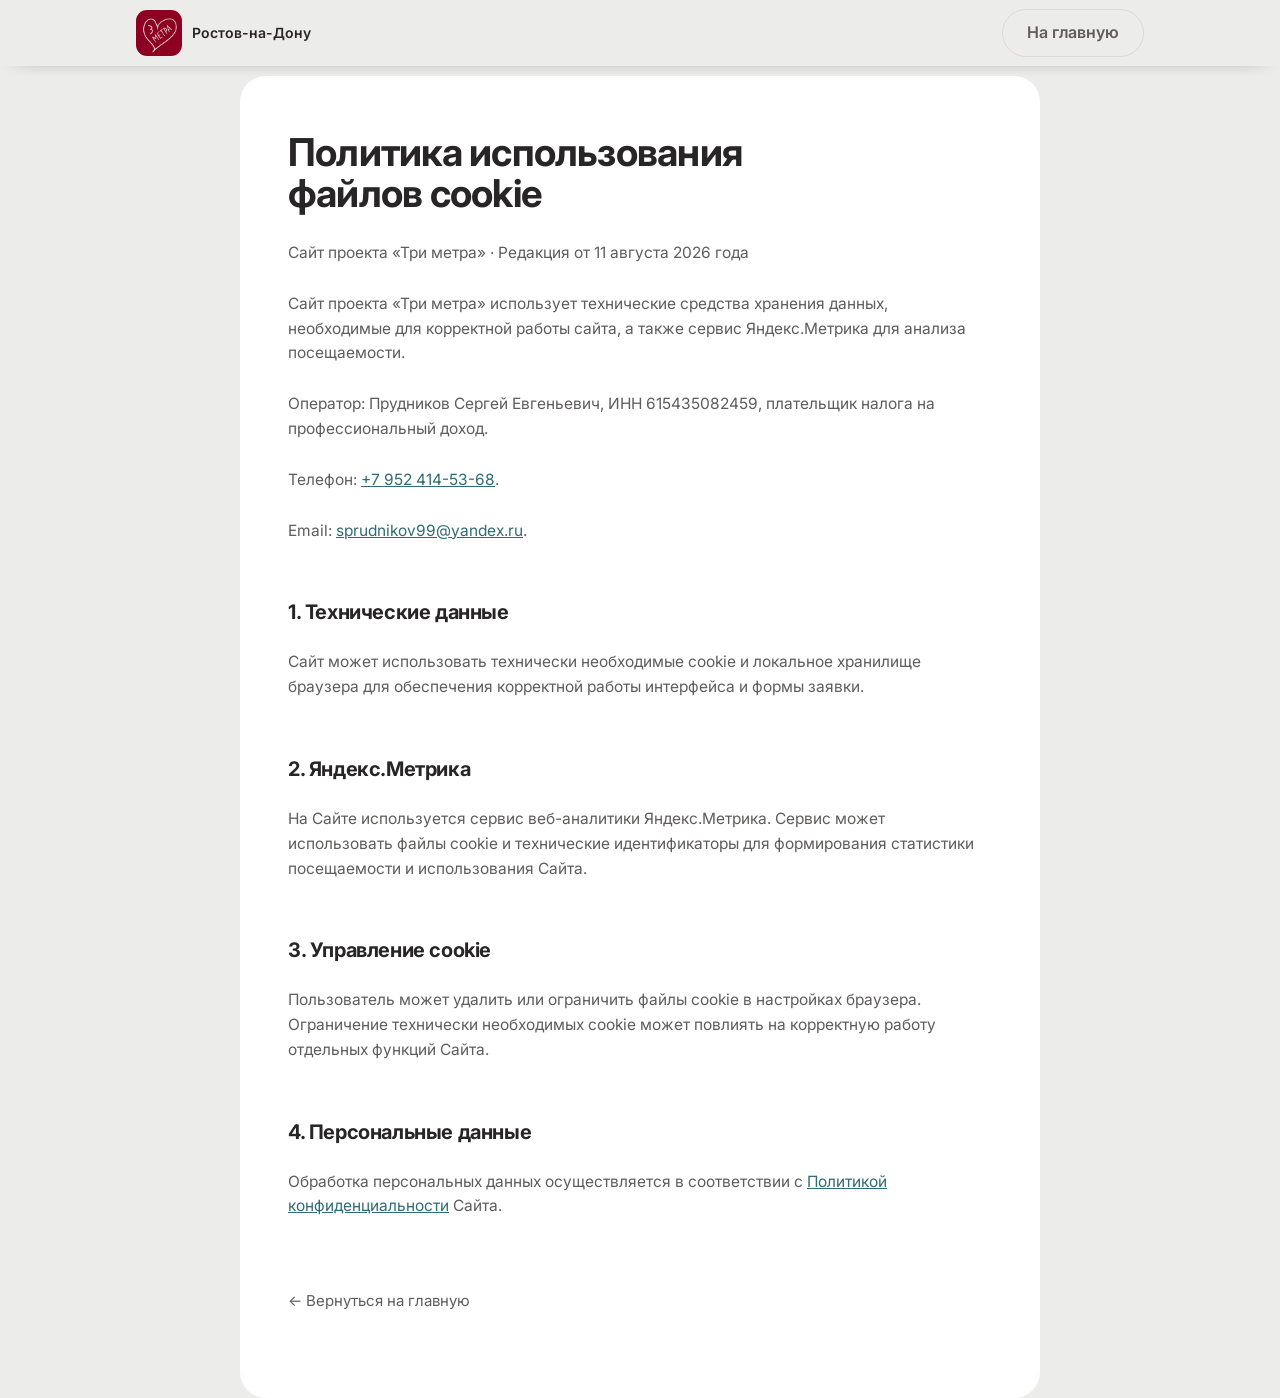
==== commit e52a19ac: "asd" ====
--- a/cookies.html
+++ b/cookies.html
@@ -21,7 +21,7 @@
   <link rel="preconnect" href="https://fonts.googleapis.com">
   <link rel="preconnect" href="https://fonts.gstatic.com" crossorigin>
   <link href="https://fonts.googleapis.com/css2?family=Inter:wght@400;500;600;700&display=swap" rel="stylesheet">
-  <link rel="stylesheet" href="styles.css?v=20260811a">
+  <link rel="stylesheet" href="styles.css?v=20260811b">
 </head>
 <body>
 <!-- Top.Mail.Ru counter -->
--- a/styles.css
+++ b/styles.css
@@ -1,37 +1,40 @@
 /* ============================================================
    «3 метра» — афиша вечеров быстрых свиданий.
-   Принцип оформления: светлый нейтральный фон, один акцентный цвет,
-   минимум декора. Страница должна читаться как расписание, а не как
-   продающий лендинг.
+   Принцип оформления: светло-серый фон, белые скруглённые панели,
+   кнопки-пилюли, один акцентный цвет и никаких линеек. Страница должна
+   читаться как расписание, а не как продающий лендинг.
    ============================================================ */
 
 :root {
-  /* Поверхности — тёплый светлый нейтральный */
-  --bg: #fbfaf8;
-  --bg-soft: #f4f2ee;
+  /* Серый «стол», на котором лежат белые панели */
+  --bg: #ececea;
   --surface: #ffffff;
-
-  --line: #e5e2db;
-  --line-strong: #d0ccc3;
-
-  --text: #1b1e22;
-  --text-soft: #565c63;
-  --text-faint: #868b92;
-
-  /* Единственный акцент: кнопки, ссылки, активные состояния, ближайший вечер */
+  --surface-soft: #f5f4f2;
+
+  /* Линии почти не используем: блоки разделяет фон панелей, а не рамки */
+  --line: #eceae7;
+  --line-strong: #ddd9d4;
+
+  --text: #272525;
+  --text-soft: #5f5c5c;
+  --text-faint: #8d8a89;
+
+  /* Единственный акцент: кнопки, ближайший вечер, активные состояния */
   --accent: #2f6b73;
   --accent-strong: #245660;
-  --accent-soft: #edf3f3;
+  --accent-soft: #e4eeef;
   --on-accent: #ffffff;
 
   /* Отдельный цвет только для ошибок формы */
   --danger: #9a3520;
 
-  --radius: 10px;
-  --radius-sm: 6px;
+  --radius-panel: 26px;
+  --radius: 18px;
+  --radius-sm: 12px;
+  --radius-pill: 999px;
   --ease: cubic-bezier(0.2, 0, 0, 1);
   --font: "Inter", system-ui, -apple-system, "Segoe UI", sans-serif;
-  --nav-h: 64px;
+  --nav-h: 66px;
 }
 
 * { box-sizing: border-box; }
@@ -69,23 +72,39 @@
 a { color: inherit; }
 img, video { display: block; max-width: 100%; height: auto; }
 
+/* Панели лежат в общем поле с одинаковыми полями по краям.
+   Отступ у краёв небольшой — на телефоне важнее ширина контента */
+main {
+  display: grid;
+  gap: 10px;
+  padding: 10px 10px 0;
+}
+
+@media (min-width: 760px) {
+  main { gap: 14px; padding: 14px 16px 0; }
+}
+
+/* Белая скруглённая панель — основной строительный блок страницы */
+.hero,
+.section {
+  background: var(--surface);
+  border-radius: var(--radius-panel);
+  padding: clamp(30px, 6vw, 60px) clamp(20px, 4vw, 48px);
+}
+
 .container {
-  width: min(1080px, 100% - 44px);
+  width: 100%;
+  max-width: 1040px;
   margin-inline: auto;
 }
 
-.container--narrow { width: min(720px, 100% - 44px); }
+.container--narrow { max-width: 720px; }
 
 @media (max-width: 600px) {
-  .container, .container--narrow { width: calc(100% - 32px); }
-  :root { --nav-h: 58px; }
-}
-
-.section { padding-block: clamp(44px, 7vw, 76px); }
-
-.section + .section { border-top: 1px solid var(--line); }
-
-.section-head { margin-bottom: clamp(22px, 3.5vw, 32px); }
+  :root { --nav-h: 60px; }
+}
+
+.section-head { margin-bottom: clamp(20px, 3.5vw, 30px); }
 
 .section-head__sub {
   margin-top: 8px;
@@ -118,17 +137,18 @@
 
 /* ---------- Buttons ---------- */
 
+/* Кнопка-пилюля: крупная, с большой площадью нажатия */
 .btn {
   display: inline-flex;
   align-items: center;
   justify-content: center;
   gap: 8px;
-  padding: 12px 20px;
-  min-height: 44px;
-  border: 1px solid transparent;
-  border-radius: var(--radius-sm);
+  padding: 13px 24px;
+  min-height: 48px;
+  border: 1.5px solid transparent;
+  border-radius: var(--radius-pill);
   font: inherit;
-  font-size: 15.5px;
+  font-size: 16px;
   font-weight: 600;
   line-height: 1.2;
   text-decoration: none;
@@ -136,7 +156,7 @@
   transition: background-color 0.18s var(--ease), border-color 0.18s var(--ease), color 0.18s var(--ease);
 }
 
-.btn--lg { padding: 15px 26px; min-height: 52px; font-size: 16.5px; }
+.btn--lg { padding: 16px 30px; min-height: 54px; font-size: 17px; }
 
 .btn--primary {
   background: var(--accent);
@@ -159,7 +179,7 @@
 }
 .btn--ghost:hover { border-color: var(--accent); color: var(--accent); }
 
-.btn:disabled { opacity: 0.5; cursor: default; }
+.btn:disabled { opacity: 0.45; cursor: default; }
 
 .btn:focus-visible,
 a:focus-visible,
@@ -167,27 +187,34 @@
 details:focus-visible {
   outline: 2px solid var(--accent);
   outline-offset: 2px;
-  border-radius: 4px;
-}
+  border-radius: var(--radius-sm);
+}
+
+.btn:focus-visible { border-radius: var(--radius-pill); }
 
 /* ---------- Nav ---------- */
 
+/* Шапка лежит прямо на сером фоне, без панели и линеек */
 .nav {
   position: sticky;
   top: 0;
   z-index: 100;
   background: var(--bg);
-  border-bottom: 1px solid transparent;
-  transition: border-color 0.2s var(--ease);
-}
-
-.nav.is-scrolled { border-bottom-color: var(--line); }
+  transition: box-shadow 0.2s var(--ease);
+}
+
+.nav.is-scrolled { box-shadow: 0 6px 20px -18px rgba(20, 20, 20, 0.9); }
 
 .nav__inner {
   height: var(--nav-h);
   display: flex;
   align-items: center;
   gap: 20px;
+  padding-inline: 10px;
+}
+
+@media (min-width: 760px) {
+  .nav__inner { padding-inline: 16px; }
 }
 
 .nav__logo {
@@ -198,7 +225,7 @@
   margin-right: auto;
 }
 
-.nav__mark, .footer__mark { border-radius: 8px; flex-shrink: 0; }
+.nav__mark, .footer__mark { border-radius: 11px; flex-shrink: 0; }
 
 .nav__city {
   font-size: 14px;
@@ -230,41 +257,68 @@
 
 /* ---------- Первый экран ---------- */
 
-.hero { padding-block: clamp(32px, 6vw, 68px) clamp(36px, 6vw, 64px); }
-
-.hero__inner { max-width: 760px; }
-
-.hero h1 { margin-bottom: 20px; }
+.hero { padding-block: clamp(34px, 7vw, 72px); }
+
+.hero__inner { max-width: 780px; }
+
+.hero h1 { margin-bottom: 18px; }
 
 .hero__lead {
   font-size: clamp(16.5px, 2.2vw, 18.5px);
   color: var(--text-soft);
-  max-width: 62ch;
+  max-width: 60ch;
 }
 
 .hero__lead + .hero__lead { margin-top: 14px; }
 
 .hero__lead b { color: var(--text); font-weight: 600; }
 
+/* Чип с ближайшей датой — отвечает на «когда» до того, как дойдут до расписания */
+.hero__next {
+  display: inline-flex;
+  align-items: center;
+  gap: 12px;
+  margin-top: clamp(20px, 3.5vw, 26px);
+  padding: 13px 18px 13px 14px;
+  background: var(--accent-soft);
+  border-radius: var(--radius);
+  text-decoration: none;
+  transition: background-color 0.18s var(--ease);
+}
+
+.hero__next:hover { background: #d8e7e8; }
+
+.hero__next-icon {
+  display: grid;
+  place-items: center;
+  width: 38px; height: 38px;
+  flex-shrink: 0;
+  border-radius: 50%;
+  background: var(--surface);
+  color: var(--accent);
+}
+
+.hero__next-text { line-height: 1.35; }
+.hero__next-text b { display: block; font-size: 15.5px; font-weight: 600; }
+.hero__next-text span { display: block; font-size: 14.5px; color: var(--text-soft); }
+
+/* Факты — мягкие серые чипы, без сетки и рамок */
 .hero__facts {
   list-style: none;
-  margin: clamp(24px, 4vw, 32px) 0 0;
+  margin: clamp(22px, 4vw, 30px) 0 0;
   padding: 0;
   display: grid;
   grid-template-columns: repeat(2, minmax(0, 1fr));
-  gap: 1px;
-  background: var(--line);
-  border: 1px solid var(--line);
+  gap: 8px;
+}
+
+@media (min-width: 760px) {
+  .hero__facts { grid-template-columns: repeat(4, minmax(0, 1fr)); gap: 10px; }
+}
+
+.hero__facts li {
+  background: var(--surface-soft);
   border-radius: var(--radius);
-  overflow: hidden;
-}
-
-@media (min-width: 760px) {
-  .hero__facts { grid-template-columns: repeat(4, minmax(0, 1fr)); }
-}
-
-.hero__facts li {
-  background: var(--surface);
   padding: 14px 16px;
 }
 
@@ -285,11 +339,12 @@
 .hero__actions {
   display: flex;
   flex-wrap: wrap;
-  gap: 12px;
-  margin-top: clamp(24px, 4vw, 32px);
-}
-
-@media (max-width: 520px) {
+  gap: 10px;
+  margin-top: clamp(22px, 4vw, 30px);
+}
+
+/* На телефоне обе кнопки во всю ширину — целиться не нужно */
+@media (max-width: 560px) {
   .hero__actions { display: grid; grid-template-columns: 1fr; }
 }
 
@@ -304,36 +359,35 @@
   .dates__grid { grid-template-columns: repeat(3, minmax(0, 1fr)); }
 }
 
+/* Карточка вечера — светло-серая плитка внутри белой панели */
 .event {
   display: flex;
   flex-direction: column;
   padding: 20px;
-  background: var(--surface);
-  border: 1px solid var(--line);
+  background: var(--surface-soft);
   border-radius: var(--radius);
 }
 
-/* Ближайший вечер выделен акцентной рамкой — единственный акцент в сетке */
+/* Ближайший вечер выделен акцентной обводкой — единственный акцент в сетке */
 .event--next {
-  border-color: var(--accent);
-  box-shadow: inset 0 0 0 1px var(--accent);
+  background: var(--accent-soft);
+  box-shadow: inset 0 0 0 2px var(--accent);
 }
 
 .event__flag {
   align-self: flex-start;
   margin-bottom: 12px;
-  padding: 4px 10px;
-  border-radius: 999px;
+  padding: 5px 12px;
+  border-radius: var(--radius-pill);
   background: var(--accent);
   color: var(--on-accent);
-  font-size: 12px;
+  font-size: 12.5px;
   font-weight: 600;
-  letter-spacing: 0.02em;
 }
 
 .event__head {
   display: flex;
-  align-items: baseline;
+  align-items: center;
   justify-content: space-between;
   flex-wrap: wrap;
   gap: 8px;
@@ -341,7 +395,7 @@
 
 .event__date b {
   display: block;
-  font-size: 1.5rem;
+  font-size: 1.6rem;
   font-weight: 700;
   letter-spacing: -0.02em;
   line-height: 1.1;
@@ -354,24 +408,29 @@
 }
 
 .event__age {
-  padding: 5px 10px;
-  border-radius: 999px;
-  background: var(--accent-soft);
-  color: var(--accent-strong);
+  padding: 6px 13px;
+  border-radius: var(--radius-pill);
+  background: var(--surface);
+  color: var(--text);
   font-size: 14px;
   font-weight: 600;
   white-space: nowrap;
 }
 
+.event--next .event__age { background: var(--accent); color: var(--on-accent); }
+
 .event__note {
   margin-top: 12px;
   font-size: 14.5px;
   color: var(--text-soft);
 }
 
+/* Параметры вечера — белая плашка со скруглением вместо строк на линейках */
 .event__rows {
   margin: 16px 0 0;
-  border-top: 1px solid var(--line);
+  padding: 4px 14px;
+  background: var(--surface);
+  border-radius: var(--radius-sm);
 }
 
 .event__rows > div {
@@ -379,9 +438,10 @@
   justify-content: space-between;
   gap: 14px;
   padding: 9px 0;
-  border-bottom: 1px solid var(--line);
   font-size: 15px;
 }
+
+.event__rows > div + div { border-top: 1px solid var(--line); }
 
 .event__rows dt { color: var(--text-soft); flex-shrink: 0; }
 .event__rows dd { margin: 0; text-align: right; }
@@ -391,11 +451,15 @@
 .event__status--few { color: var(--accent-strong); font-weight: 600; }
 .event__status--closed { color: var(--danger); }
 
-.event__btn { margin-top: 18px; }
+.event__btn { margin-top: 16px; width: 100%; }
+
+/* Внутри серой плитки вторичная кнопка — белая заливка, а не контур */
+.event .btn--outline { background: var(--surface); border-color: transparent; }
+.event .btn--outline:hover { color: var(--accent); }
 
 /* auto сверху: у карточек разной высоты кнопки стоят по одной линии */
 @media (min-width: 860px) {
-  .event__rows { margin-bottom: 18px; }
+  .event__rows { margin-bottom: 16px; }
   .event__btn { margin-top: auto; }
 }
 
@@ -422,7 +486,7 @@
 
 .steps__list li {
   display: grid;
-  grid-template-columns: 34px 1fr;
+  grid-template-columns: 38px 1fr;
   column-gap: 12px;
   row-gap: 4px;
   align-items: start;
@@ -435,11 +499,11 @@
 .steps__num {
   display: grid;
   place-items: center;
-  width: 30px; height: 30px;
+  width: 34px; height: 34px;
   border-radius: 50%;
   background: var(--accent-soft);
   color: var(--accent-strong);
-  font-size: 15px;
+  font-size: 16px;
   font-weight: 600;
   grid-row: span 2;
 }
@@ -486,19 +550,19 @@
   width: 100%;
   aspect-ratio: 4 / 5;
   object-fit: cover;
-  border-radius: var(--radius-sm);
-  background: var(--bg-soft);
+  border-radius: var(--radius);
+  background: var(--surface-soft);
 }
 
 .photo figcaption {
-  margin-top: 8px;
+  margin-top: 9px;
   font-size: 13.5px;
   line-height: 1.45;
   color: var(--text-soft);
 }
 
 .photo--clickable img { cursor: zoom-in; }
-.photo--clickable:focus-visible { outline: 2px solid var(--accent); outline-offset: 3px; border-radius: var(--radius-sm); }
+.photo--clickable:focus-visible { outline: 2px solid var(--accent); outline-offset: 3px; border-radius: var(--radius); }
 
 /* ---------- Где проходит ---------- */
 
@@ -517,10 +581,14 @@
 .place__address b { font-weight: 600; }
 .place__info .btn { margin-top: 18px; }
 
+/* z-index: 0 — свой контекст наложения, чтобы iframe карты не всплывал
+   поверх модального окна записи */
 .place__map-wrap {
-  border: 1px solid var(--line);
+  position: relative;
+  z-index: 0;
   border-radius: var(--radius);
   overflow: hidden;
+  background: var(--surface-soft);
 }
 
 .place__map {
@@ -536,12 +604,18 @@
 
 /* ---------- Вопросы ---------- */
 
+/* Вопросы — отдельные мягкие плитки вместо списка на линейках */
 .faq__list {
-  border-top: 1px solid var(--line);
-  max-width: 760px;
-}
-
-.faq__list details { border-bottom: 1px solid var(--line); }
+  max-width: 780px;
+  display: grid;
+  gap: 8px;
+}
+
+.faq__list details {
+  background: var(--surface-soft);
+  border-radius: var(--radius);
+  padding-inline: 18px;
+}
 
 .faq__list summary {
   display: flex;
@@ -586,7 +660,7 @@
 
 /* ---------- Финальный блок записи ---------- */
 
-.final { background: var(--bg-soft); }
+.final { background: var(--accent-soft); }
 
 .final h2 { margin-bottom: 10px; max-width: 22ch; }
 
@@ -597,23 +671,30 @@
   margin-bottom: 22px;
 }
 
+@media (max-width: 560px) {
+  .final .btn { width: 100%; }
+}
+
 /* ---------- Постоянная кнопка записи на телефоне ---------- */
 
+/* Плавающая панель-пилюля над контентом: на телефоне это главный вход
+   в запись, поэтому она заметнее, чем что-либо ещё на экране */
 .sticky-cta { display: none; }
 
 @media (max-width: 760px) {
   .sticky-cta {
     position: fixed;
-    left: 0; right: 0; bottom: 0;
+    left: 10px; right: 10px;
+    bottom: calc(10px + env(safe-area-inset-bottom));
     z-index: 120;
     display: flex;
     align-items: center;
     gap: 12px;
-    padding: 10px 16px calc(10px + env(safe-area-inset-bottom));
+    padding: 10px 10px 10px 18px;
     background: var(--surface);
-    border-top: 1px solid var(--line);
-    box-shadow: 0 -8px 24px -20px rgba(20, 24, 28, 0.6);
-    transform: translateY(110%);
+    border-radius: var(--radius-pill);
+    box-shadow: 0 12px 30px -12px rgba(20, 20, 20, 0.35);
+    transform: translateY(calc(100% + 20px));
     transition: transform 0.25s var(--ease);
   }
 
@@ -623,18 +704,23 @@
   .sticky-cta__info b { display: block; font-size: 15px; font-weight: 600; }
   .sticky-cta__info span { display: block; font-size: 13px; color: var(--text-soft); }
 
-  .sticky-cta .btn { margin-left: auto; flex-shrink: 0; }
+  .sticky-cta .btn { margin-left: auto; flex-shrink: 0; min-height: 46px; padding-inline: 20px; }
 
   /* чтобы панель не перекрывала конец страницы */
-  body { padding-bottom: 72px; }
+  body { padding-bottom: 80px; }
 }
 
 /* ---------- Footer ---------- */
 
 .footer {
+  margin: 10px 10px 0;
+  padding: clamp(30px, 5vw, 50px) clamp(20px, 4vw, 48px);
   background: var(--surface);
-  border-top: 1px solid var(--line);
-  padding-block: clamp(32px, 5vw, 52px);
+  border-radius: var(--radius-panel) var(--radius-panel) 0 0;
+}
+
+@media (min-width: 760px) {
+  .footer { margin-inline: 16px; }
 }
 
 .footer__inner {
@@ -721,8 +807,7 @@
   overflow-y: auto;
   padding: clamp(24px, 5vw, 38px);
   background: var(--surface);
-  border: 1px solid var(--line);
-  border-radius: 12px;
+  border-radius: var(--radius-panel);
   box-shadow: 0 30px 80px -40px rgba(20, 24, 28, 0.45);
   opacity: 0;
   transform: translateY(20px);
@@ -736,8 +821,7 @@
   .modal__panel {
     width: 100%;
     max-height: 94dvh;
-    border-radius: 14px 14px 0 0;
-    border-bottom: none;
+    border-radius: var(--radius-panel) var(--radius-panel) 0 0;
     padding-bottom: calc(24px + env(safe-area-inset-bottom));
   }
 }
@@ -747,15 +831,15 @@
   top: 14px; right: 14px;
   display: grid;
   place-items: center;
-  width: 40px; height: 40px;
+  width: 42px; height: 42px;
   border-radius: 50%;
-  border: 1px solid var(--line);
-  background: none;
+  border: 0;
+  background: var(--surface-soft);
   color: var(--text-soft);
   cursor: pointer;
-  transition: color 0.2s var(--ease), border-color 0.2s var(--ease);
-}
-.modal__close:hover { color: var(--text); border-color: var(--line-strong); }
+  transition: color 0.2s var(--ease), background-color 0.2s var(--ease);
+}
+.modal__close:hover { color: var(--text); background: var(--line); }
 .modal__close:focus-visible { outline: 2px solid var(--accent); outline-offset: 2px; }
 
 .booking h2, .booking-done h2 {
@@ -813,8 +897,9 @@
 .event-option {
   position: relative;
   display: block;
-  padding: 12px 14px;
-  border: 1px solid var(--line);
+  padding: 13px 16px;
+  background: var(--surface-soft);
+  border: 2px solid transparent;
   border-radius: var(--radius-sm);
   cursor: pointer;
   transition: border-color 0.18s var(--ease), background-color 0.18s var(--ease);
@@ -859,14 +944,14 @@
 .booking input[type="tel"],
 .booking input[type="number"] {
   width: 100%;
-  padding: 13px 14px;
+  padding: 14px 16px;
   font: inherit;
   font-size: 16px;
   color: var(--text);
-  background: var(--surface);
-  border: 1px solid var(--line-strong);
+  background: var(--surface-soft);
+  border: 2px solid transparent;
   border-radius: var(--radius-sm);
-  transition: border-color 0.18s var(--ease);
+  transition: border-color 0.18s var(--ease), background-color 0.18s var(--ease);
 }
 
 .booking input::placeholder { color: var(--text-faint); }
@@ -875,8 +960,8 @@
 .booking input[type="tel"]:focus,
 .booking input[type="number"]:focus {
   outline: none;
+  background: var(--surface);
   border-color: var(--accent);
-  box-shadow: 0 0 0 3px var(--accent-soft);
 }
 
 .booking__methods {
@@ -896,9 +981,10 @@
 
 .method-option span {
   display: block;
-  padding: 10px 16px;
-  border: 1px solid var(--line-strong);
-  border-radius: var(--radius-sm);
+  padding: 11px 18px;
+  background: var(--surface-soft);
+  border: 2px solid transparent;
+  border-radius: var(--radius-pill);
   font-size: 15px;
   transition: background-color 0.18s var(--ease), border-color 0.18s var(--ease), color 0.18s var(--ease);
 }
@@ -993,11 +1079,10 @@
   gap: 12px;
   max-width: 520px;
   margin-inline: auto;
-  padding: 14px 16px;
+  padding: 14px 18px;
   background: var(--surface);
-  border: 1px solid var(--line-strong);
   border-radius: var(--radius);
-  box-shadow: 0 20px 40px -28px rgba(20, 24, 28, 0.5);
+  box-shadow: 0 16px 36px -18px rgba(20, 20, 20, 0.35);
   opacity: 0;
   transform: translateY(16px);
   transition: opacity 0.3s var(--ease), transform 0.3s var(--ease);
@@ -1025,7 +1110,7 @@
 
 /* На телефоне уведомление поднимаем над панелью записи */
 @media (max-width: 760px) {
-  .cookie-note { bottom: calc(78px + env(safe-area-inset-bottom)); }
+  .cookie-note { left: 10px; right: 10px; bottom: calc(84px + env(safe-area-inset-bottom)); }
 }
 
 /* ---------- Просмотр фото на весь экран ---------- */
@@ -1051,7 +1136,7 @@
   max-width: min(100%, 900px);
   max-height: calc(100dvh - 96px);
   width: auto;
-  border-radius: var(--radius-sm);
+  border-radius: var(--radius);
   object-fit: contain;
 }
 
@@ -1072,9 +1157,18 @@
 
 /* ---------- Страницы документов ---------- */
 
+/* Документ — такая же белая панель, как секции на главной.
+   Своя ширина и поля: у .container их нет, их задают панели */
 .doc {
-  padding-top: clamp(32px, 5vw, 56px);
-  padding-bottom: clamp(48px, 7vw, 80px);
+  max-width: 800px;
+  margin: 10px auto 0;
+  padding: clamp(30px, 6vw, 56px) clamp(20px, 4vw, 48px) clamp(44px, 7vw, 72px);
+  background: var(--surface);
+  border-radius: var(--radius-panel);
+}
+
+@media (max-width: 840px) {
+  .doc { margin-inline: 10px; }
 }
 
 .doc h1 {
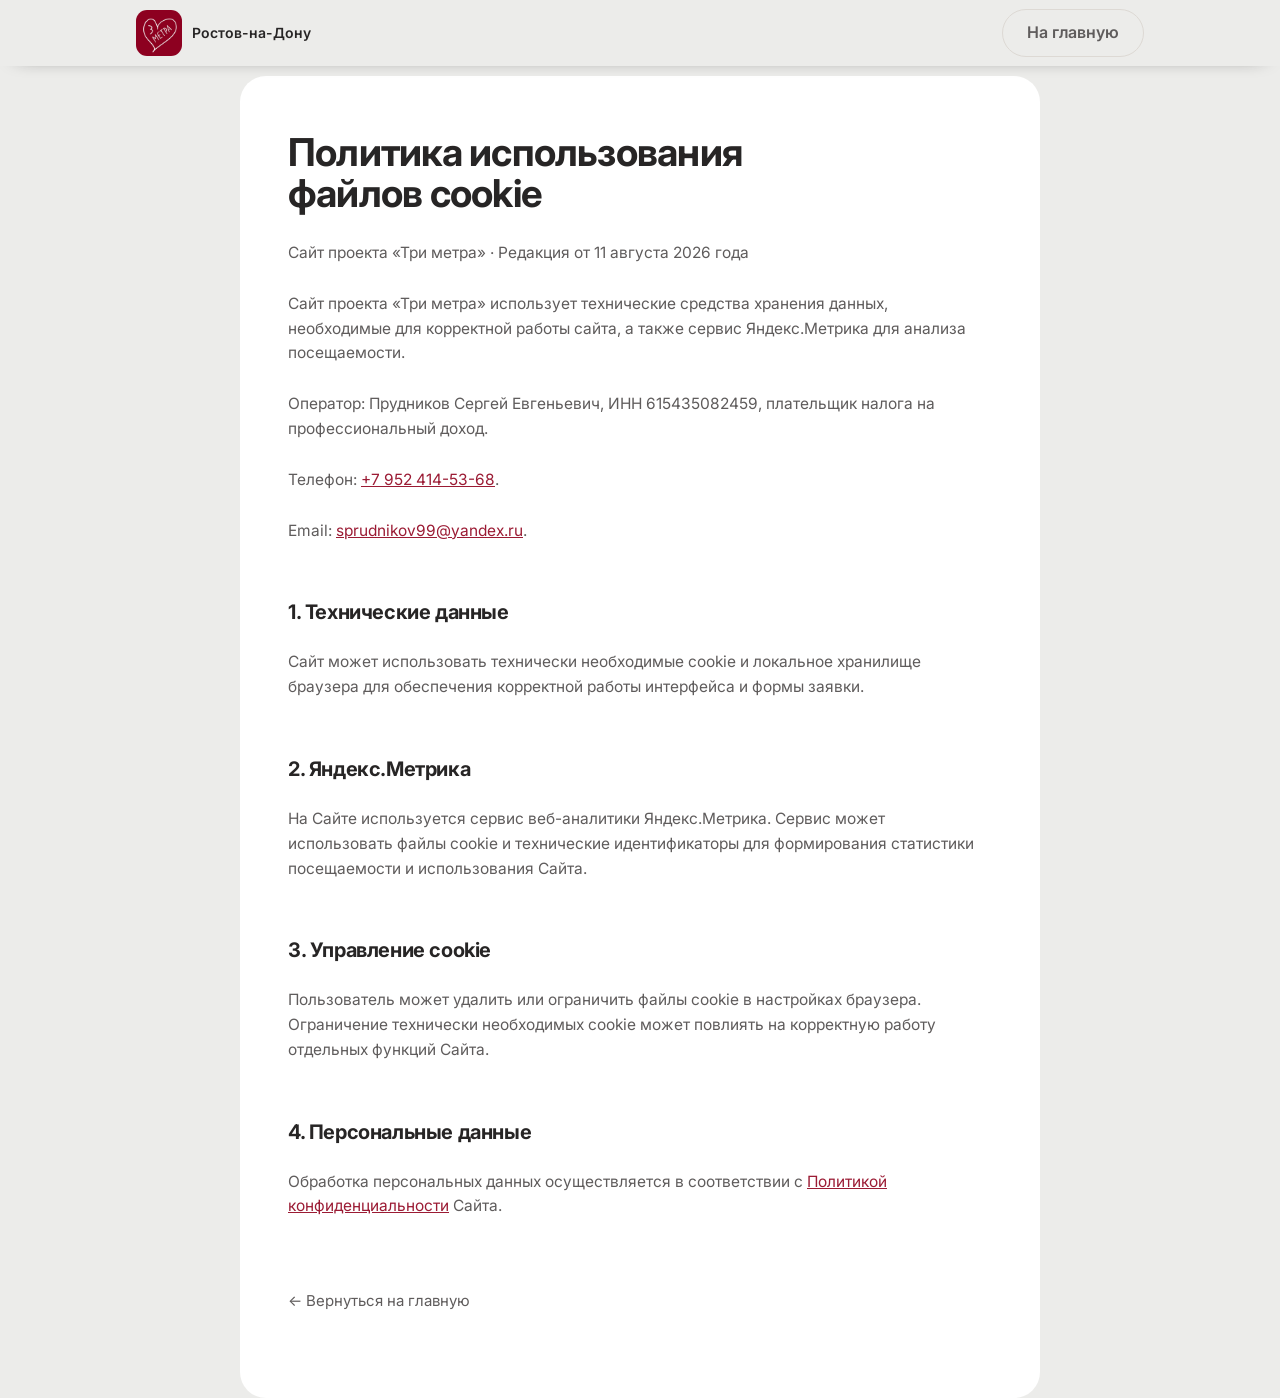
==== commit 48b4a2e1: "asd" ====
--- a/cookies.html
+++ b/cookies.html
@@ -21,7 +21,7 @@
   <link rel="preconnect" href="https://fonts.googleapis.com">
   <link rel="preconnect" href="https://fonts.gstatic.com" crossorigin>
   <link href="https://fonts.googleapis.com/css2?family=Inter:wght@400;500;600;700&display=swap" rel="stylesheet">
-  <link rel="stylesheet" href="styles.css?v=20260811b">
+  <link rel="stylesheet" href="styles.css?v=20260811d">
 </head>
 <body>
 <!-- Top.Mail.Ru counter -->
--- a/styles.css
+++ b/styles.css
@@ -19,10 +19,11 @@
   --text-soft: #5f5c5c;
   --text-faint: #8d8a89;
 
-  /* Единственный акцент: кнопки, ближайший вечер, активные состояния */
-  --accent: #2f6b73;
-  --accent-strong: #245660;
-  --accent-soft: #e4eeef;
+  /* Единственный акцент — бордовый из логотипа: кнопки, ближайший вечер,
+     активные состояния. Больше на странице цветов нет */
+  --accent: #9b1b34;
+  --accent-strong: #7d1329;
+  --accent-soft: #f8eef0;
   --on-accent: #ffffff;
 
   /* Отдельный цвет только для ошибок формы */
@@ -259,7 +260,33 @@
 
 .hero { padding-block: clamp(34px, 7vw, 72px); }
 
-.hero__inner { max-width: 780px; }
+/* На широком экране текст и фото стоят рядом, факты и кнопки — во всю ширину под ними */
+.hero__inner { display: grid; gap: clamp(22px, 3.5vw, 32px); }
+
+@media (min-width: 900px) {
+  .hero__inner {
+    grid-template-columns: minmax(0, 1.05fr) minmax(0, 1fr);
+    column-gap: 36px;
+    align-items: center;
+  }
+  .hero__facts, .hero__actions { grid-column: 1 / -1; }
+}
+
+.hero__copy { max-width: 620px; }
+
+.hero__photo { margin: 0; }
+
+.hero__photo img {
+  width: 100%;
+  aspect-ratio: 3 / 2;
+  object-fit: cover;
+  border-radius: var(--radius);
+  background: var(--surface-soft);
+}
+
+@media (min-width: 900px) {
+  .hero__photo img { aspect-ratio: 4 / 3; }
+}
 
 .hero h1 { margin-bottom: 18px; }
 
@@ -286,7 +313,7 @@
   transition: background-color 0.18s var(--ease);
 }
 
-.hero__next:hover { background: #d8e7e8; }
+.hero__next:hover { background: #f2e2e5; }
 
 .hero__next-icon {
   display: grid;
@@ -305,7 +332,7 @@
 /* Факты — мягкие серые чипы, без сетки и рамок */
 .hero__facts {
   list-style: none;
-  margin: clamp(22px, 4vw, 30px) 0 0;
+  margin: 0;
   padding: 0;
   display: grid;
   grid-template-columns: repeat(2, minmax(0, 1fr));
@@ -340,7 +367,6 @@
   display: flex;
   flex-wrap: wrap;
   gap: 10px;
-  margin-top: clamp(22px, 4vw, 30px);
 }
 
 /* На телефоне обе кнопки во всю ширину — целиться не нужно */
@@ -564,6 +590,23 @@
 .photo--clickable img { cursor: zoom-in; }
 .photo--clickable:focus-visible { outline: 2px solid var(--accent); outline-offset: 3px; border-radius: var(--radius); }
 
+/* Фотография-баннер внутри секции */
+.section-photo { margin: clamp(24px, 4vw, 34px) 0 0; }
+
+.section-photo img {
+  width: 100%;
+  aspect-ratio: 16 / 9;
+  object-fit: cover;
+  object-position: center 38%;
+  border-radius: var(--radius);
+  background: var(--surface-soft);
+}
+
+/* На широком экране полоса ниже: иначе снимок занимает пол-экрана */
+@media (min-width: 760px) {
+  .section-photo img { aspect-ratio: 2.8 / 1; }
+}
+
 /* ---------- Где проходит ---------- */
 
 .place__grid {
@@ -573,6 +616,16 @@
 
 @media (min-width: 800px) {
   .place__grid { grid-template-columns: 1fr 1.1fr; gap: 28px; align-items: start; }
+}
+
+.place__photo { margin: 0 0 18px; }
+
+.place__photo img {
+  width: 100%;
+  aspect-ratio: 3 / 2;
+  object-fit: cover;
+  border-radius: var(--radius);
+  background: var(--surface-soft);
 }
 
 .place__info p { font-size: 15.5px; color: var(--text-soft); max-width: 46ch; }
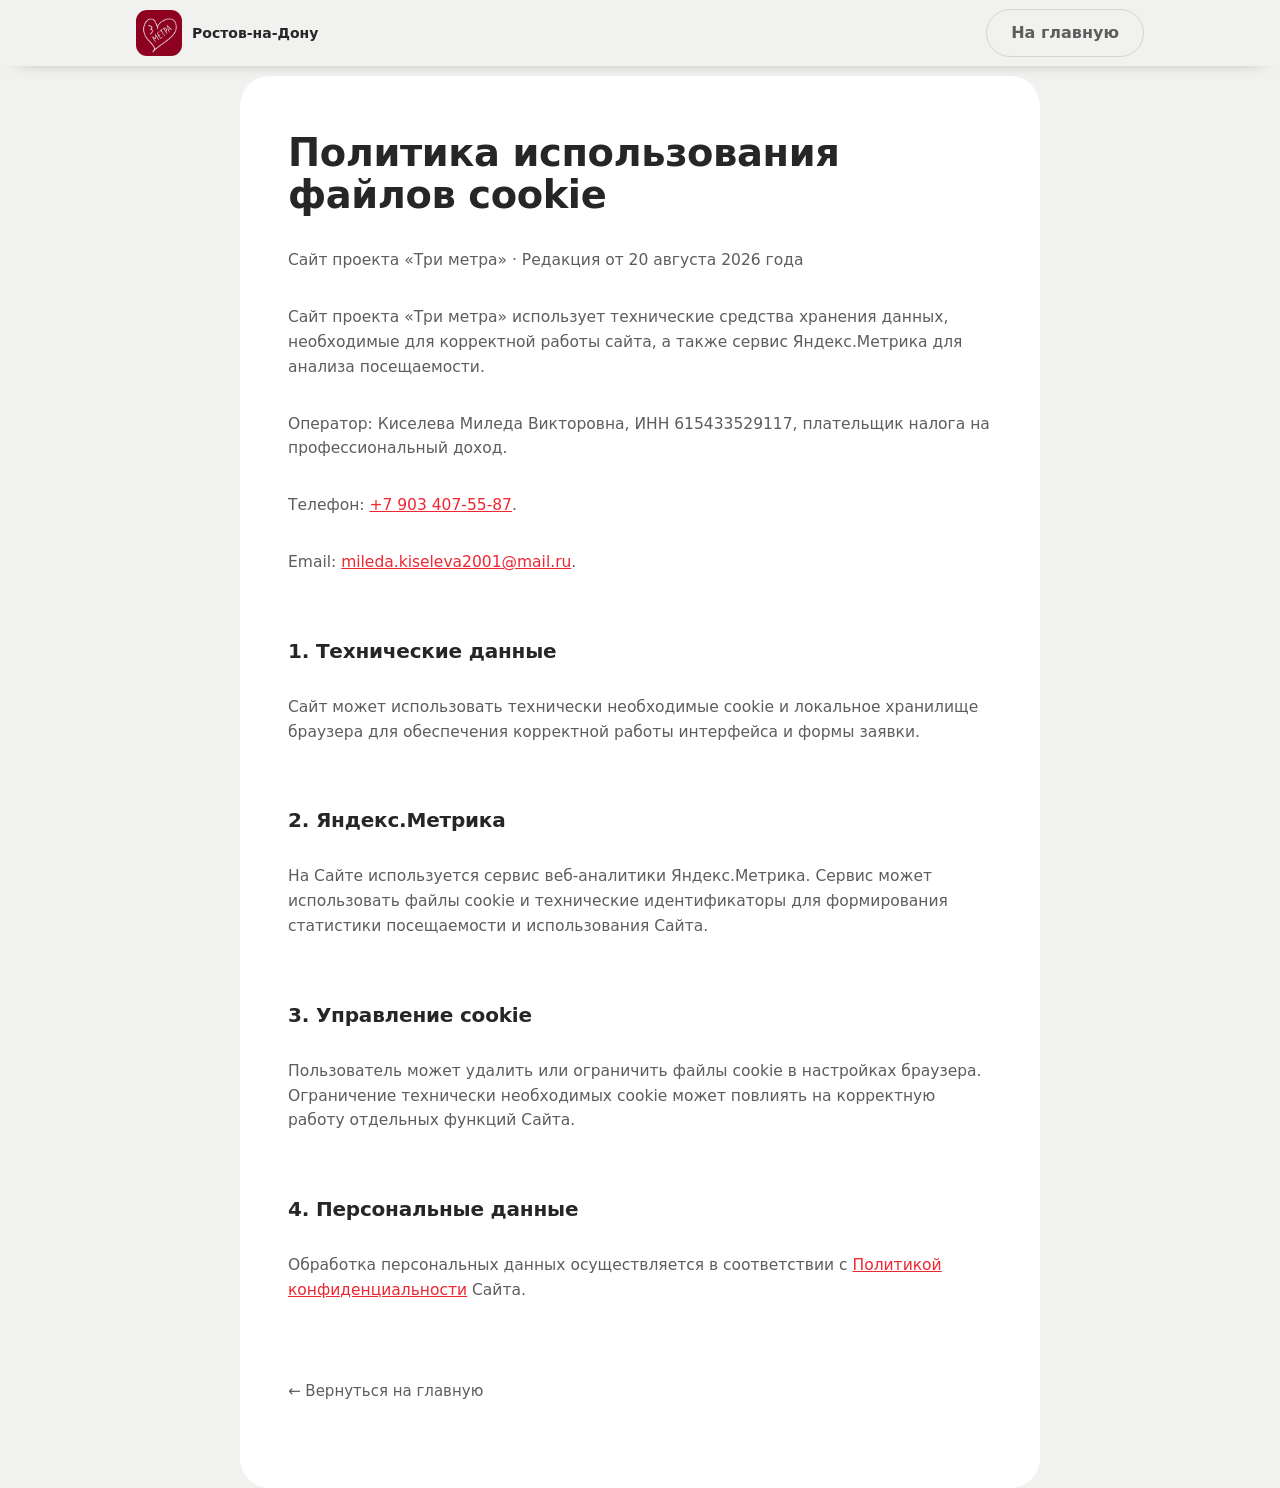
==== commit 2d5dc661: "Реквизиты исполнителя: возврат к Киселевой М. В. Во всех документах и в подвале сайта восстановлены " ====
--- a/cookies.html
+++ b/cookies.html
@@ -52,11 +52,11 @@
 </header>
 <main class="doc container container--narrow">
 <h1>Политика использования файлов cookie</h1>
-<p class="doc__sub">Сайт проекта «Три метра» · Редакция от 11 августа 2026 года</p>
+<p class="doc__sub">Сайт проекта «Три метра» · Редакция от 20 августа 2026 года</p>
 <p>Сайт проекта «Три метра» использует технические средства хранения данных, необходимые для корректной работы сайта, а также сервис Яндекс.Метрика для анализа посещаемости.</p>
-<p>Оператор: Прудников Сергей Евгеньевич, ИНН 615435082459, плательщик налога на профессиональный доход.</p>
-<p>Телефон: <a href="tel:+79524145368">+7 952 414-53-68</a>.</p>
-<p>Email: <a href="mailto:sprudnikov99@yandex.ru">sprudnikov99@yandex.ru</a>.</p>
+<p>Оператор: Киселева Миледа Викторовна, ИНН 615433529117, плательщик налога на профессиональный доход.</p>
+<p>Телефон: <a href="tel:+79034075587">+7 903 407-55-87</a>.</p>
+<p>Email: <a href="mailto:mileda.kiseleva2001@mail.ru">mileda.kiseleva2001@mail.ru</a>.</p>
 <h2>1. Технические данные</h2>
 <p>Сайт может использовать технически необходимые cookie и локальное хранилище браузера для обеспечения корректной работы интерфейса и формы заявки.</p>
 <h2>2. Яндекс.Метрика</h2>
--- a/styles.css
+++ b/styles.css
@@ -1,40 +1,49 @@
 /* ============================================================
    «3 метра» — афиша вечеров быстрых свиданий.
-   Принцип оформления: светло-серый фон, белые скруглённые панели,
-   кнопки-пилюли, один акцентный цвет и никаких линеек. Страница должна
-   читаться как расписание, а не как продающий лендинг.
+   Принцип оформления: нейтральный светло-серый фон, белые скруглённые
+   панели, крупный гротеск в заголовках и много воздуха. Основной
+   акцент — яркий красный (кнопки, активные состояния); синий — только
+   чип с датой, зелёный — только ЗОЖ-пометки. Никаких линеек: блоки
+   разделяет фон панелей.
    ============================================================ */
 
 :root {
-  /* Серый «стол», на котором лежат белые панели */
-  --bg: #ececea;
+  /* Нейтральный светло-серый «стол», на котором лежат белые панели */
+  --bg: #f1f1ef;
   --surface: #ffffff;
-  --surface-soft: #f5f4f2;
+  --surface-soft: #f5f5f3;
 
   /* Линии почти не используем: блоки разделяет фон панелей, а не рамки */
-  --line: #eceae7;
-  --line-strong: #ddd9d4;
+  --line: #e9e9e6;
+  --line-strong: #d5d5d0;
 
   --text: #272525;
   --text-soft: #5f5c5c;
   --text-faint: #8d8a89;
 
-  /* Единственный акцент — бордовый из логотипа: кнопки, ближайший вечер,
-     активные состояния. Больше на странице цветов нет */
-  --accent: #9b1b34;
-  --accent-strong: #7d1329;
-  --accent-soft: #f8eef0;
+  /* Основной акцент — яркий красный: кнопки, активные состояния */
+  --accent: #ee2733;
+  --accent-strong: #cd1a26;
+  --accent-soft: #fdeceb;
   --on-accent: #ffffff;
 
+  /* Синий — только чип с ближайшей датой */
+  --info: #2f6fe4;
+  --info-soft: #e9f0fc;
+
+  /* Зелёный — только ЗОЖ-пометки */
+  --fresh: #17925a;
+  --fresh-soft: #e3f4ea;
+
   /* Отдельный цвет только для ошибок формы */
-  --danger: #9a3520;
-
-  --radius-panel: 26px;
+  --danger: #c03a20;
+
+  --radius-panel: 30px;
   --radius: 18px;
   --radius-sm: 12px;
   --radius-pill: 999px;
   --ease: cubic-bezier(0.2, 0, 0, 1);
-  --font: "Inter", system-ui, -apple-system, "Segoe UI", sans-serif;
+  --font: "Golos Text", system-ui, -apple-system, "Segoe UI", sans-serif;
   --nav-h: 66px;
 }
 
@@ -59,14 +68,15 @@
 
 h1, h2, h3 {
   margin: 0;
+  font-family: var(--font);
   font-weight: 700;
-  line-height: 1.15;
-  letter-spacing: -0.02em;
+  line-height: 1.2;
+  letter-spacing: -0.01em;
   text-wrap: balance;
 }
 
-h1 { font-size: clamp(2rem, 7vw, 3.1rem); line-height: 1.08; }
-h2 { font-size: clamp(1.5rem, 4.6vw, 2.1rem); }
+h1 { font-size: clamp(2.2rem, 7.5vw, 3.6rem); line-height: 1.1; }
+h2 { font-size: clamp(1.6rem, 5vw, 2.4rem); }
 h3 { font-size: 1.1rem; }
 
 p { margin: 0; }
@@ -77,12 +87,12 @@
    Отступ у краёв небольшой — на телефоне важнее ширина контента */
 main {
   display: grid;
-  gap: 10px;
-  padding: 10px 10px 0;
+  gap: 12px;
+  padding: 12px 12px 0;
 }
 
 @media (min-width: 760px) {
-  main { gap: 14px; padding: 14px 16px 0; }
+  main { gap: 20px; padding: 20px 20px 0; }
 }
 
 /* Белая скруглённая панель — основной строительный блок страницы */
@@ -90,7 +100,7 @@
 .section {
   background: var(--surface);
   border-radius: var(--radius-panel);
-  padding: clamp(30px, 6vw, 60px) clamp(20px, 4vw, 48px);
+  padding: clamp(38px, 7vw, 80px) clamp(20px, 4.5vw, 56px);
 }
 
 .container {
@@ -105,13 +115,18 @@
   :root { --nav-h: 60px; }
 }
 
-.section-head { margin-bottom: clamp(20px, 3.5vw, 30px); }
+.section-head { margin-bottom: clamp(26px, 4.5vw, 42px); }
 
 .section-head__sub {
   margin-top: 8px;
   font-size: 15px;
   color: var(--text-soft);
   max-width: 52ch;
+}
+
+.section-head__sub b {
+  font-weight: 600;
+  color: var(--text);
 }
 
 .sr-only {
@@ -154,7 +169,7 @@
   line-height: 1.2;
   text-decoration: none;
   cursor: pointer;
-  transition: background-color 0.18s var(--ease), border-color 0.18s var(--ease), color 0.18s var(--ease);
+  transition: background-color 0.18s var(--ease), border-color 0.18s var(--ease), color 0.18s var(--ease), transform 0.18s var(--ease), box-shadow 0.18s var(--ease);
 }
 
 .btn--lg { padding: 16px 30px; min-height: 54px; font-size: 17px; }
@@ -162,8 +177,13 @@
 .btn--primary {
   background: var(--accent);
   color: var(--on-accent);
-}
-.btn--primary:hover { background: var(--accent-strong); }
+  box-shadow: 0 10px 22px -14px rgba(238, 39, 51, 0.4);
+}
+.btn--primary:hover {
+  background: var(--accent-strong);
+  transform: translateY(-1px);
+  box-shadow: 0 14px 26px -14px rgba(238, 39, 51, 0.45);
+}
 
 .btn--outline {
   background: transparent;
@@ -258,7 +278,7 @@
 
 /* ---------- Первый экран ---------- */
 
-.hero { padding-block: clamp(34px, 7vw, 72px); }
+.hero { padding-block: clamp(46px, 8vw, 96px); }
 
 /* На широком экране текст и фото стоят рядом, факты и кнопки — во всю ширину под ними */
 .hero__inner { display: grid; gap: clamp(22px, 3.5vw, 32px); }
@@ -288,7 +308,17 @@
   .hero__photo img { aspect-ratio: 4 / 3; }
 }
 
-.hero h1 { margin-bottom: 18px; }
+.hero h1 {
+  margin-bottom: 22px;
+  font-size: clamp(2.2rem, 7.5vw, 3.8rem);
+  line-height: 1.08;
+  letter-spacing: -0.015em;
+}
+
+.hero h1 em {
+  font-style: normal;
+  color: var(--accent);
+}
 
 .hero__lead {
   font-size: clamp(16.5px, 2.2vw, 18.5px);
@@ -307,13 +337,13 @@
   gap: 12px;
   margin-top: clamp(20px, 3.5vw, 26px);
   padding: 13px 18px 13px 14px;
-  background: var(--accent-soft);
+  background: var(--info-soft);
   border-radius: var(--radius);
   text-decoration: none;
   transition: background-color 0.18s var(--ease);
 }
 
-.hero__next:hover { background: #f2e2e5; }
+.hero__next:hover { background: #dbe7fb; }
 
 .hero__next-icon {
   display: grid;
@@ -322,7 +352,7 @@
   flex-shrink: 0;
   border-radius: 50%;
   background: var(--surface);
-  color: var(--accent);
+  color: var(--info);
 }
 
 .hero__next-text { line-height: 1.35; }
@@ -378,116 +408,119 @@
 
 .dates__grid {
   display: grid;
-  gap: 16px;
-}
-
-@media (min-width: 860px) {
-  .dates__grid { grid-template-columns: repeat(3, minmax(0, 1fr)); }
-}
-
-/* Карточка вечера — светло-серая плитка внутри белой панели */
+  gap: 14px;
+}
+
+@media (min-width: 760px) {
+  .dates__grid { grid-template-columns: repeat(2, minmax(0, 1fr)); gap: 18px; }
+}
+
+/* Карточка вечера — афиша: фото, тип вечера, дата, статус мест, кнопка */
 .event {
   display: flex;
   flex-direction: column;
-  padding: 20px;
   background: var(--surface-soft);
+  border: 2px solid transparent;
   border-radius: var(--radius);
-}
-
-/* Ближайший вечер выделен акцентной обводкой — единственный акцент в сетке */
-.event--next {
-  background: var(--accent-soft);
-  box-shadow: inset 0 0 0 2px var(--accent);
-}
-
-.event__flag {
-  align-self: flex-start;
-  margin-bottom: 12px;
-  padding: 5px 12px;
+  overflow: hidden;
+}
+
+/* ЗОЖ-вечер выделен зелёной рамкой и фоном под цвет своей пометки */
+.event--zozh {
+  background: var(--fresh-soft);
+  border-color: var(--fresh);
+}
+
+.event__photo { margin: 0; }
+
+.event__photo img {
+  width: 100%;
+  aspect-ratio: 2.2 / 1;
+  object-fit: cover;
+  background: var(--surface-soft);
+}
+
+/* Вертикальный кадр пары за столиком — держим лица в кадре */
+.event__photo--date img { object-position: center 58%; }
+
+.event__body {
+  flex: 1;
+  display: flex;
+  flex-direction: column;
+  align-items: flex-start;
+  gap: 10px;
+  padding: 16px 18px 18px;
+}
+
+.event__tag { margin: 0; }
+
+/* Пометки типа вечера: зелёная — ЗОЖ, синяя — классический */
+.badge {
+  display: inline-block;
+  padding: 4px 12px;
   border-radius: var(--radius-pill);
-  background: var(--accent);
-  color: var(--on-accent);
-  font-size: 12.5px;
-  font-weight: 600;
-}
-
-.event__head {
-  display: flex;
-  align-items: center;
-  justify-content: space-between;
-  flex-wrap: wrap;
-  gap: 8px;
-}
+  font-size: 12px;
+  font-weight: 700;
+  letter-spacing: 0.04em;
+  text-transform: uppercase;
+}
+
+.badge--fresh { background: var(--fresh-soft); color: var(--fresh); }
+.badge--classic { background: var(--info-soft); color: var(--info); }
+
+/* Внутри зелёной карточки пилюля лежит на белом, чтобы не сливалась */
+.event--zozh .badge--fresh { background: var(--surface); }
 
 .event__date b {
   display: block;
-  font-size: 1.6rem;
+  font-size: 1.5rem;
   font-weight: 700;
-  letter-spacing: -0.02em;
-  line-height: 1.1;
-}
-
-.event__date span {
+  letter-spacing: -0.01em;
+  line-height: 1.15;
+}
+
+.event__date > span {
   display: block;
+  margin-top: 2px;
   font-size: 14px;
   color: var(--text-soft);
 }
 
-.event__age {
-  padding: 6px 13px;
-  border-radius: var(--radius-pill);
-  background: var(--surface);
-  color: var(--text);
+.event__about {
   font-size: 14px;
-  font-weight: 600;
-  white-space: nowrap;
-}
-
-.event--next .event__age { background: var(--accent); color: var(--on-accent); }
-
-.event__note {
-  margin-top: 12px;
-  font-size: 14.5px;
-  color: var(--text-soft);
-}
-
-/* Параметры вечера — белая плашка со скруглением вместо строк на линейках */
-.event__rows {
-  margin: 16px 0 0;
-  padding: 4px 14px;
-  background: var(--surface);
-  border-radius: var(--radius-sm);
-}
-
-.event__rows > div {
-  display: flex;
-  justify-content: space-between;
-  gap: 14px;
-  padding: 9px 0;
-  font-size: 15px;
-}
-
-.event__rows > div + div { border-top: 1px solid var(--line); }
-
-.event__rows dt { color: var(--text-soft); flex-shrink: 0; }
-.event__rows dd { margin: 0; text-align: right; }
-.event__rows dd b { font-weight: 600; }
-
-.event__status { color: var(--text-soft); }
-.event__status--few { color: var(--accent-strong); font-weight: 600; }
-.event__status--closed { color: var(--danger); }
-
-.event__btn { margin-top: 16px; width: 100%; }
-
-/* Внутри серой плитки вторичная кнопка — белая заливка, а не контур */
+  line-height: 1.5;
+  color: var(--text-soft);
+}
+
+.u-nowrap { white-space: nowrap; }
+
+.event__status {
+  margin: 0;
+  font-size: 13px;
+}
+
+/* Старая цена рядом с новой — приглушена и зачёркнута */
+.price-old {
+  color: var(--text-faint);
+  font-weight: 400;
+  text-decoration-thickness: 1.5px;
+}
+
+.event__status-line { display: block; font-weight: 600; }
+.event__status-line--open { color: #2f7d46; }
+.event__status-line--ask,
+.event__status-line--few { color: #9a6b00; }
+.event__status-line--closed { color: var(--danger); }
+
+/* Кнопка прижата к низу карточки — в сетке карточки равной высоты */
+.event__btn {
+  margin-top: auto;
+  width: 100%;
+}
+
+/* Внутри серой карточки вторичная кнопка — белая заливка, а не контур */
 .event .btn--outline { background: var(--surface); border-color: transparent; }
 .event .btn--outline:hover { color: var(--accent); }
-
-/* auto сверху: у карточек разной высоты кнопки стоят по одной линии */
-@media (min-width: 860px) {
-  .event__rows { margin-bottom: 16px; }
-  .event__btn { margin-top: auto; }
-}
 
 .dates__note {
   margin-top: 20px;
@@ -527,8 +560,8 @@
   place-items: center;
   width: 34px; height: 34px;
   border-radius: 50%;
-  background: var(--accent-soft);
-  color: var(--accent-strong);
+  background: var(--accent);
+  color: var(--on-accent);
   font-size: 16px;
   font-weight: 600;
   grid-row: span 2;
@@ -578,13 +611,6 @@
   object-fit: cover;
   border-radius: var(--radius);
   background: var(--surface-soft);
-}
-
-.photo figcaption {
-  margin-top: 9px;
-  font-size: 13.5px;
-  line-height: 1.45;
-  color: var(--text-soft);
 }
 
 .photo--clickable img { cursor: zoom-in; }
@@ -721,7 +747,7 @@
   font-size: 16px;
   color: var(--text-soft);
   max-width: 56ch;
-  margin-bottom: 22px;
+  margin-bottom: 24px;
 }
 
 @media (max-width: 560px) {
@@ -760,7 +786,7 @@
   .sticky-cta .btn { margin-left: auto; flex-shrink: 0; min-height: 46px; padding-inline: 20px; }
 
   /* чтобы панель не перекрывала конец страницы */
-  body { padding-bottom: 80px; }
+  body { padding-bottom: 100px; }
 }
 
 /* ---------- Footer ---------- */
@@ -776,13 +802,14 @@
   .footer { margin-inline: 16px; }
 }
 
-.footer__inner {
+/* Первая часть футера — бренд и контакты, заметная и читаемая */
+.footer__main {
   display: grid;
   gap: 28px;
 }
 
 @media (min-width: 760px) {
-  .footer__inner { grid-template-columns: 1.1fr 1fr 1.2fr; gap: 36px; }
+  .footer__main { grid-template-columns: 1.1fr 1.2fr; gap: 36px; }
 }
 
 .footer__logo {
@@ -793,8 +820,7 @@
   margin-bottom: 8px;
 }
 
-.footer__brand p:last-child,
-.footer__requisites {
+.footer__brand p:last-child {
   font-size: 14px;
   color: var(--text-soft);
   line-height: 1.6;
@@ -818,17 +844,43 @@
   font-size: 15px;
 }
 
-.footer a {
-  color: var(--text-soft);
-  text-decoration: none;
-}
+.footer a { text-decoration: none; }
 .footer a:hover { color: var(--accent); }
 
-.footer__requisites { margin-top: 16px; }
-
-@media (max-width: 700px) {
-  .footer ul { gap: 12px; }
-}
+.footer__contacts ul {
+  gap: 12px;
+  font-size: 16px;
+}
+
+.footer__contacts a {
+  color: var(--text);
+  font-weight: 500;
+}
+
+/* Вторая часть — документы и реквизиты, отделена линией и приглушена */
+.footer__secondary {
+  margin-top: 30px;
+  padding-top: 22px;
+  border-top: 1px solid var(--line);
+}
+
+.footer__secondary .footer__head { margin-bottom: 10px; }
+
+.footer__secondary ul {
+  gap: 7px;
+  font-size: 13.5px;
+}
+
+.footer__secondary a { color: var(--text-faint); }
+
+.footer__requisites {
+  margin-top: 14px;
+  font-size: 12.5px;
+  color: var(--text-faint);
+  line-height: 1.6;
+}
+
+.footer__requisites a { color: var(--text-faint); }
 
 /* ---------- Модальное окно записи ---------- */
 
@@ -1275,3 +1327,23 @@
     transition-duration: 0.01ms !important;
   }
 }
+
+/* ---------- Честно о том, что вас ждёт ---------- */
+
+.honest__box {
+  background: var(--surface-soft);
+  border-left: 4px solid var(--accent);
+  border-radius: var(--radius);
+  padding: clamp(24px, 5vw, 44px);
+}
+
+.honest__box h2 { margin-bottom: 18px; }
+
+.honest__box p {
+  max-width: 62ch;
+  font-size: clamp(16px, 2vw, 18px);
+  line-height: 1.65;
+  color: var(--text-soft);
+}
+
+.honest__box p + p { margin-top: 16px; }
